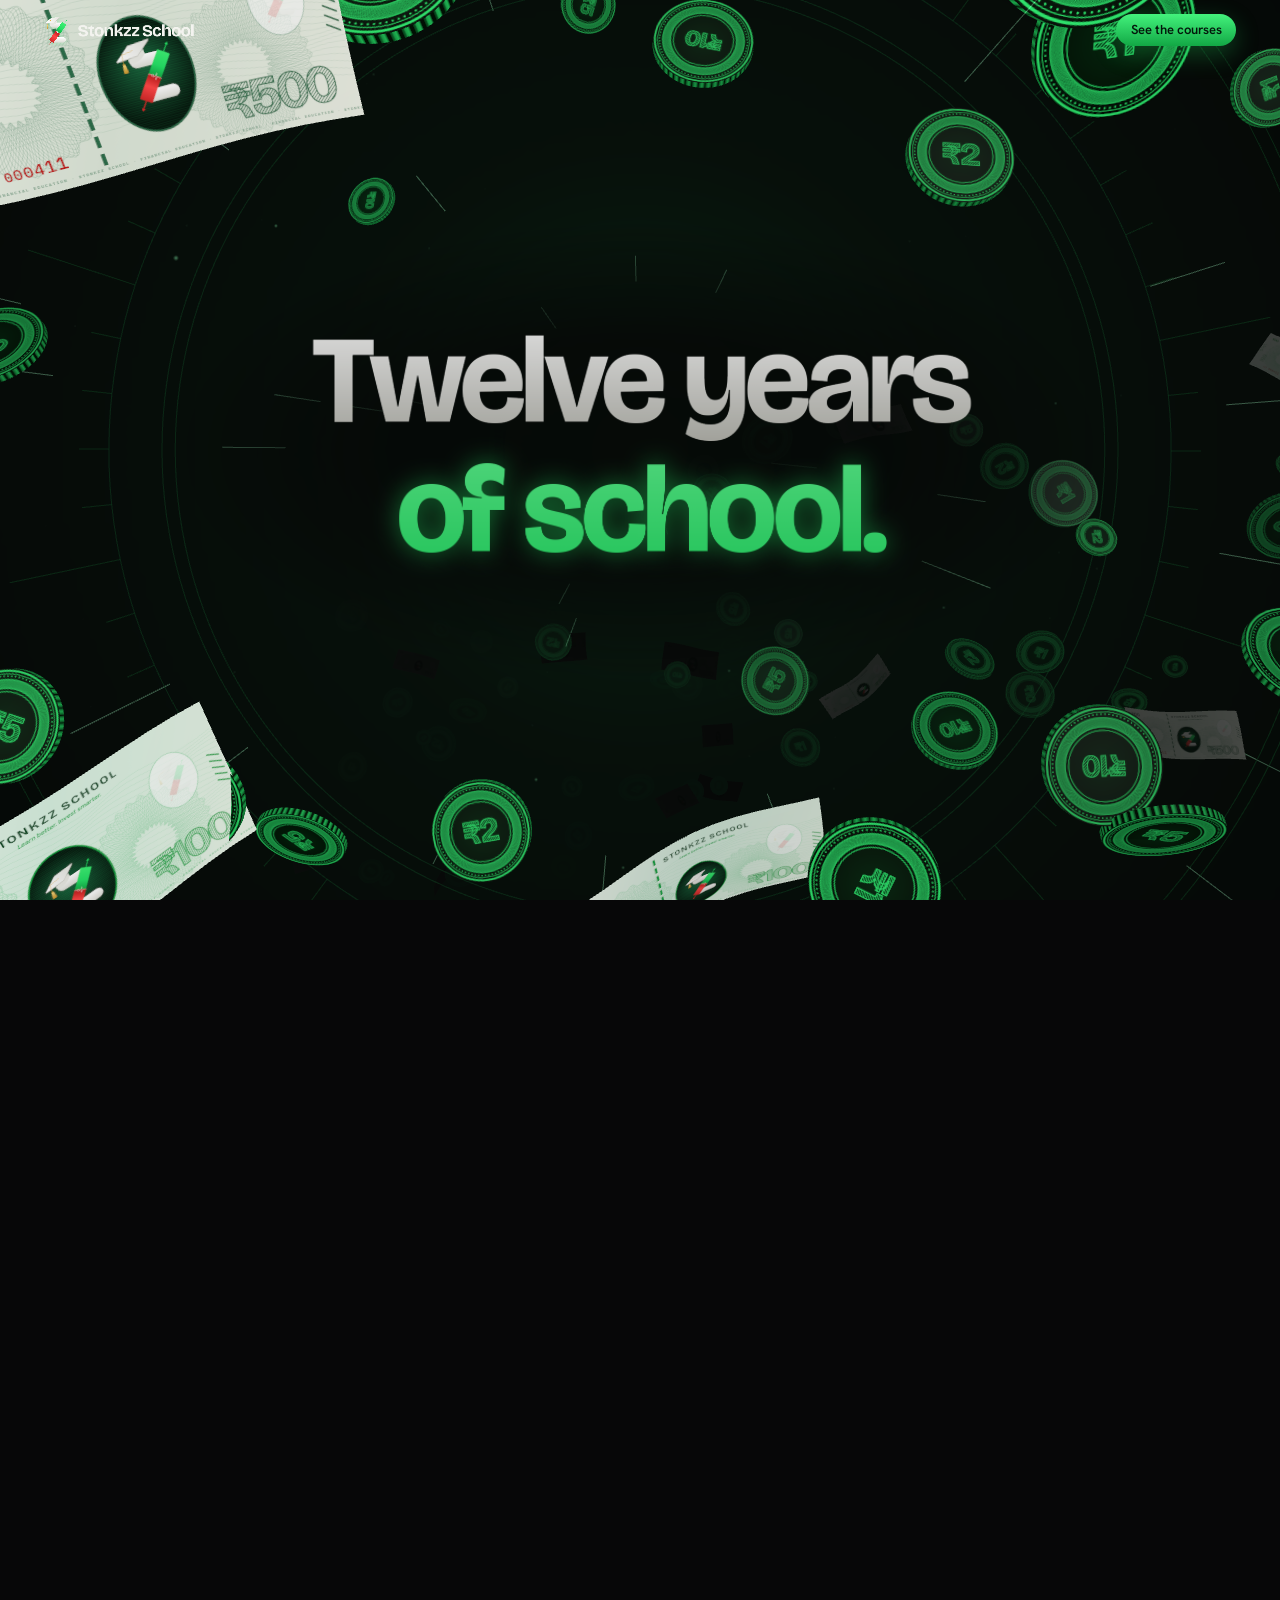
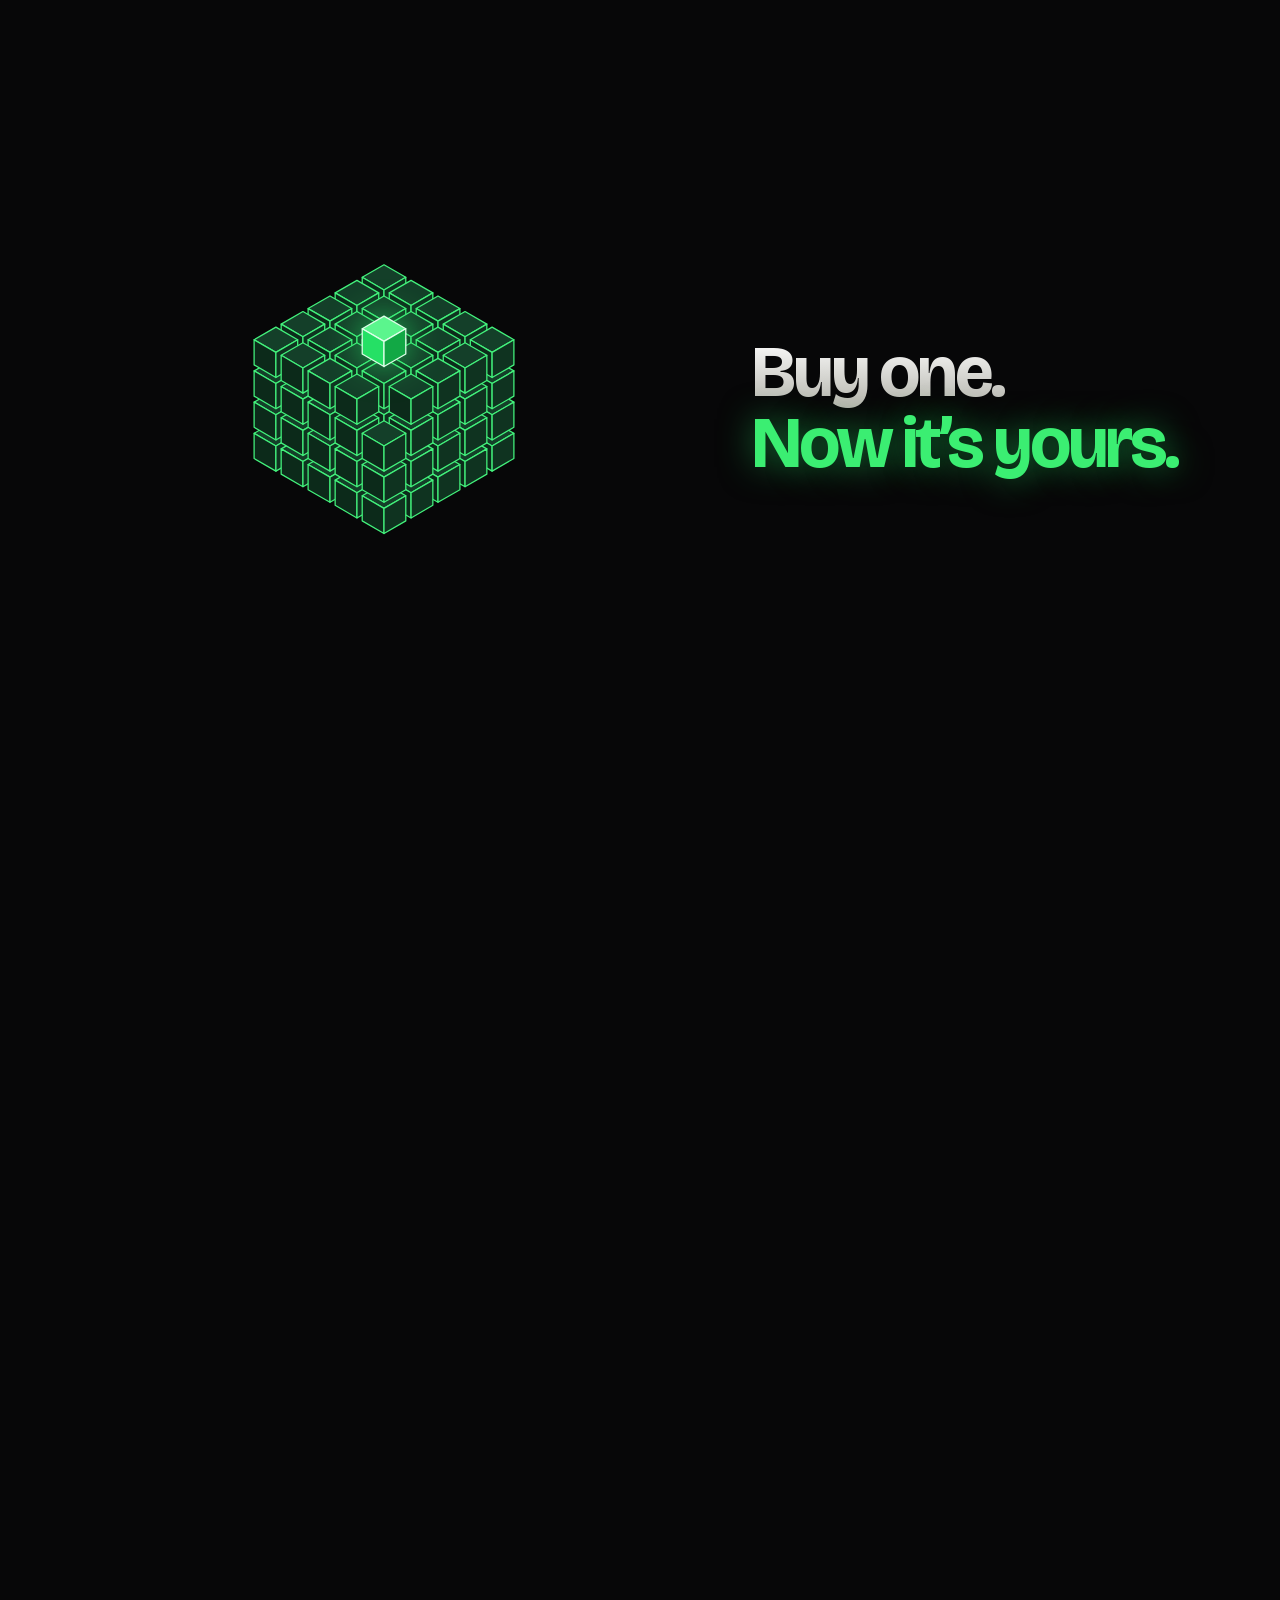
==== index.html @ 4b762246 "Add Stonkzz School main site (review build) Static site: 3D opening, ordinary-scroll middle, 3D clos" ====
<!doctype html>
<html lang="en">
<head>
<meta charset="utf-8">
<meta name="viewport" content="width=device-width,initial-scale=1,viewport-fit=cover">
<title>Stonkzz School</title>
<meta name="description" content="Stonkzz School teaches the subject school left out: money.">
<meta name="theme-color" content="#070708">
<link rel="icon" href="assets/logo.svg" type="image/svg+xml">
<link rel="preload" href="fonts/BricolageGrotesque-latin.woff2" as="font" type="font/woff2" crossorigin>
<link rel="stylesheet" href="css/journey.css">
</head>
<body class="loading">
<canvas id="world" aria-hidden="true"></canvas>

<a id="brand" href="#top" aria-label="Stonkzz School, back to the start">
  <svg id="mark" viewBox="60 55 550 690" aria-hidden="true"><defs>
    <linearGradient id="lgG" x1="523" y1="232" x2="377" y2="434" gradientUnits="userSpaceOnUse"><stop offset="0" stop-color="#3BEE72"/><stop offset=".55" stop-color="#25E065"/><stop offset="1" stop-color="#12A845"/></linearGradient>
    <linearGradient id="lgR" x1="377" y1="434" x2="231" y2="635" gradientUnits="userSpaceOnUse"><stop offset="0" stop-color="#C21B1B"/><stop offset=".45" stop-color="#FF4747"/><stop offset="1" stop-color="#D42A2A"/></linearGradient>
    <linearGradient id="lgW" x1="0" y1="0" x2="0" y2="1"><stop offset="0" stop-color="#FFFFFF"/><stop offset="1" stop-color="#DDDDD6"/></linearGradient>
    <linearGradient id="lgC" x1="82" y1="224" x2="432" y2="76" gradientUnits="userSpaceOnUse"><stop offset="0" stop-color="#FFFFFF"/><stop offset="1" stop-color="#E4E4DE"/></linearGradient>
    <linearGradient id="lgT" x1="0" y1="0" x2="0" y2="1"><stop offset="0" stop-color="#F6D57E"/><stop offset="1" stop-color="#C9962A"/></linearGradient>
  </defs>
  <path d="M257 205H480L440 320H257A57.5 57.5 0 0 1 257 205Z" fill="url(#lgW)"/>
  <path d="M360 545H505A60 60 0 0 1 505 665H276L300 600Z" fill="url(#lgW)"/>
  <g stroke-linejoin="round" stroke-width="14">
    <path d="M480 203L567 262L421 463.5L333.5 404Z" fill="url(#lgG)" stroke="url(#lgG)"/>
    <path d="M333.5 404L421 463.5L275 665L187 605Z" fill="url(#lgR)" stroke="url(#lgR)"/>
  </g>
  <path d="M326 399L344.5 411.5L356.5 407.6L352.1 426.4L371.1 412.7L362 438L377.3 433.8L403.4 410.5L374 467.8L404.5 442.6L406 453.3L428.5 468.6" fill="none" stroke="#fff" stroke-width="3.6" stroke-linejoin="round" stroke-linecap="round"/>
  <path d="M527 227.5L574 162.8" stroke="#25E065" stroke-width="7" stroke-linecap="round"/>
  <path d="M585 148L582.5 174L560.7 158.2Z" fill="#25E065" stroke="#25E065" stroke-width="3" stroke-linejoin="round"/>
  <path d="M227.5 640L176.5 710.5" stroke="#E0262B" stroke-width="7" stroke-linecap="round"/>
  <path d="M165 726L189.1 715.8L167.3 700Z" fill="#E0262B" stroke="#E0262B" stroke-width="3" stroke-linejoin="round"/>
  <path d="M190 226L197 266Q282 286 356 204L352 158Q300 198 244 214Z" fill="#E9E9E3"/>
  <path d="M82 232L226 106L432 84L287 214Z" fill="#C9C9C1"/>
  <path d="M82 224L226 98L432 76L287 206Z" fill="url(#lgC)"/>
  <path d="M256 150L150 168L142 256" fill="none" stroke="#E2B23E" stroke-width="4" stroke-linecap="round" stroke-linejoin="round"/>
  <circle cx="142" cy="260" r="9" fill="#E2B23E"/>
  <path d="M130 264H154L161 338Q139 350 118 340Z" fill="url(#lgT)"/>
</svg>
  <span id="word">Stonkzz School</span>
</a>
<p id="cue" class="mono" aria-hidden="true"><span>Scroll</span><i></i></p>
<p id="hint" class="mono" aria-hidden="true">Move it &middot; tap to turn it over</p>
<a id="nav" href="#school">See the courses</a>

<!-- the lines drawn inside the 3D scene, as text for screen readers and search -->
<div class="sr" id="top">
  <h1>Stonkzz School</h1>
  <p>Twelve years of school.</p>
  <p>Maths, Science, History, Commerce.</p>
  <p>One thing nobody taught us.</p>
  <p>How to manage money.</p>
  <p>That's what we want to change.</p>
</div>
<div id="track"></div>

<main id="flow">
  <section class="sec" id="price" aria-labelledby="h-price">
    <h2 class="big rv" id="h-price"><span>Not knowing</span><b class="red">has a price.</b></h2>
    <ul class="cndl">
      <li class="rv" style="--i:0"><i class="cd"></i><p>Salary in.<br>Salary out.</p></li>
      <li class="rv" style="--i:1"><i class="cd"></i><p>A policy an<br>uncle picked.</p></li>
      <li class="rv" style="--i:2"><i class="cd"></i><p>Minimum due,<br>every month.</p></li>
      <li class="rv" style="--i:3"><i class="cd"></i><p>A tip from a<br>WhatsApp group.</p></li>
    </ul>
  </section>

  <section class="sec" id="stock" aria-label="How a stock works">
    <div class="step rv"><h2 class="big"><span>A company is</span><b>100 pieces.</b></h2><div class="art" data-blocks="1"></div></div>
    <div class="step flip rv"><h2 class="big"><span>Buy one.</span><b>Now it&rsquo;s yours.</b></h2><div class="art" data-blocks="2"></div></div>
    <div class="step rv"><h2 class="big"><span>It grows or falls</span><b>with the company.</b></h2><div class="art" data-blocks="3"></div></div>
  </section>

  <section class="sec" id="race" aria-label="Try one lesson: The Race">
    <div class="card glass race rv">
    <p class="mono lab">Play &middot; Module 4</p>
    <h2>Try one lesson. <b>Right now.</b></h2>
    <p class="sub">Priya starts investing at 25. Karthik starts at 35. Same amount every month. Both stop at 60.</p>
    <div class="row"><label class="mono" for="amt">Monthly amount</label><output id="amtOut" for="amt">&#8377;5,000</output></div>
    <input type="range" id="amt" min="1000" max="25000" step="500" value="5000">
    <p class="mono q">Who ends with more?</p>
    <div class="who">
      <button type="button" data-who="priya" aria-pressed="false"><b>Priya</b><span>Starts at 25</span></button>
      <button type="button" data-who="karthik" aria-pressed="false"><b>Karthik</b><span>Starts at 35</span></button>
    </div>
    <button type="button" class="btn" id="raceGo">Start the race <i>&rarr;</i></button>
    <div class="lanes">
      <div class="lane"><span class="nm">Priya</span><span class="bar"><i id="bP"></i></span><b id="vP">&#8377;0</b><small id="iP">put in &#8377;0</small></div>
      <div class="lane"><span class="nm">Karthik</span><span class="bar"><i id="bK"></i></span><b id="vK">&#8377;0</b><small id="iK">put in &#8377;0</small></div>
      <p class="mono age">Age <b id="ageV">25</b></p>
    </div>
    <div class="res" id="raceRes" aria-live="polite">
      <img src="assets/m-compounder.webp" alt="The Compounder medal" width="52" height="52">
      <p><b id="resHead">Priya. Her first ten years did most of the work.</b><span>Starting early beats starting big. This game gives the Compounder medal inside the course.</span></p>
    </div>
    <p class="fine" id="raceFine">Example only. &#8377;5,000 a month at 12% a year. Not a promise of returns.</p>
  </div>
  </section>

  <section class="sec" id="school" aria-label="The school">
    <div class="card school rv">
    <h2><span>Not just a course.</span> <b>A school.</b></h2>
    <p class="sub">A lesson, then a game that checks you understood it. Then the next one.</p>
    <div class="courses">
      <article class="glass course"><p class="mono lab">Course 01</p><h3>Personal Finance Mastery</h3><p>13 modules. Budgeting, insurance, tax, investing, debt and the mindset that holds it together.</p><a class="btn" href="#" data-pending="The Personal Finance course page">Open the course <i>&rarr;</i></a></article>
      <article class="glass course"><p class="mono lab">Course 02</p><h3>A to Z of the Stock Market</h3><p>14 modules. How markets work, reading a business, reading a chart, managing risk.</p><a class="btn" href="#" data-pending="The Stock Market course page">Open the course <i>&rarr;</i></a></article>
    </div>
    <p class="mono facts"><span>2 courses</span><span>27 modules</span><span>29 games</span><span>A medal for each</span></p>
  </div>
  </section>
</main>
<div id="track2"></div>
<div class="sr">
  <p>Same salary. Same person. Different ending. Salary in, plan first. Insurance for cover, investing separate. Card paid in full. A rule written before the fall.</p>
</div>

<section class="panel" id="pEnd" aria-label="Where to start">
  <div class="card end">
    <h2><span>Start</span> <b>where you are.</b></h2>
    <div class="doors">
      <a class="glass door" href="#" data-pending="The Personal Finance course page"><span class="mono">01</span><b>Personal Finance Mastery</b><em>New to all of this. Start here.</em><i>&rarr;</i></a>
      <a class="glass door" href="#" data-pending="The Stock Market course page"><span class="mono">02</span><b>A to Z of the Stock Market</b><em>Ready to understand the market.</em><i>&rarr;</i></a>
      <a class="glass door" href="#" data-pending="The app"><span class="mono">03</span><b>The Stonkzz School app</b><em>Lessons and games on your phone.</em><i>&rarr;</i></a>
      <a class="glass door" href="#" data-pending="The report page"><span class="mono">04</span><b>The Stonkzz Daily</b><em>The pre-market report, every morning.</em><i>&rarr;</i></a>
    </div>
    <ul class="social">
      <li><a href="https://www.youtube.com/@stonkzz-bg" target="_blank" rel="noopener">YouTube</a></li>
      <li><a href="https://www.instagram.com/stonkzz._/" target="_blank" rel="noopener">Instagram</a></li>
      <li><a href="https://x.com/stonkz_daily" target="_blank" rel="noopener">X</a></li>
      <li><a href="#" data-pending="The LinkedIn page">LinkedIn</a></li>
    </ul>
    <p class="tag">Learn better. Invest smarter. <b>Build wealth with confidence.</b></p>
    <p class="disc">Educational content only. Nothing on this site is investment advice.</p>
    <p class="mono foot"><span>Contact: thestonkzz@gmail.com</span><span>&copy; 2026 Stonkzz School</span></p>
  </div>
</section>
<div id="toast" role="status" aria-live="polite"></div>
<noscript><p class="nojs">Stonkzz School. Twelve years of school, and one thing nobody taught us: how to manage money. That's what we want to change.</p></noscript>
<script type="module" src="js/world.js"></script>
</body>
</html>
---- css/journey.css ----
/* Stonkzz School: the journey. Tokens follow Design Language Ed 02. */
@font-face{font-family:"Bricolage Grotesque";font-weight:400 800;font-display:swap;src:url(../fonts/BricolageGrotesque-latin.woff2) format("woff2");unicode-range:U+0000-00FF,U+0131,U+0152-0153,U+02BB-02BC,U+02C6,U+02DA,U+02DC,U+2000-206F,U+20AC,U+2122,U+2191,U+2193,U+2212,U+2215,U+FEFF,U+FFFD}
@font-face{font-family:"Bricolage Grotesque";font-weight:400 800;font-display:swap;src:url(../fonts/BricolageGrotesque-latin-ext.woff2) format("woff2");unicode-range:U+0100-02BA,U+02BD-02C5,U+02C7-02CC,U+02CE-02D7,U+02DD-02FF,U+1E00-1E9F,U+1EF2-1EFF,U+2020,U+20A0-20AB,U+20AD-20C4,U+2113,U+2C60-2C7F,U+A720-A7FF}
@font-face{font-family:"Hanken Grotesk";font-weight:100 900;font-display:swap;src:url(../fonts/hanken-grotesk-latin-wght-normal.woff2) format("woff2")}
@font-face{font-family:"IBM Plex Mono";font-weight:500;font-display:swap;src:url(../fonts/ibm-plex-mono-latin-500-normal.woff2) format("woff2")}
:root{--night:#070708;--paper:#F3F3EF;--muted:#9C9C95;--g:#25E065;--px:clamp(18px,4vw,44px)}
*{box-sizing:border-box;margin:0;padding:0}
html{background:var(--night);-webkit-text-size-adjust:100%}
body{font-family:"Hanken Grotesk",system-ui,sans-serif;color:var(--paper);background:var(--night);-webkit-font-smoothing:antialiased;overflow-x:hidden}
#world{position:fixed;inset:0;width:100%;height:100%;display:block;z-index:0;opacity:0;transition:opacity 1.2s ease}
body.ready #world{opacity:1}
#track,#track2{position:relative;z-index:1;pointer-events:none}
.mono{font-family:"IBM Plex Mono",ui-monospace,monospace;font-weight:500;font-size:10px;letter-spacing:.24em;text-transform:uppercase}
.sr{position:absolute;width:1px;height:1px;overflow:hidden;clip:rect(0 0 0 0);white-space:nowrap}

/* the lockup: starts as the whole screen, docks top left as you scroll (positions set in js) */
#brand{position:fixed;left:0;top:0;z-index:5;display:block;width:0;height:0;color:var(--paper);text-decoration:none;opacity:0;transition:opacity .9s ease .15s}
body.ready #brand{opacity:1}
#mark,#word{position:absolute;left:0;top:0;transform-origin:0 0;will-change:transform}
#mark{width:199px;height:250px;overflow:visible;filter:drop-shadow(0 6px 18px rgba(37,224,101,.28))}
#word{font-family:"Bricolage Grotesque",sans-serif;font-weight:700;font-size:17px;line-height:1.2;letter-spacing:-.03em;white-space:nowrap}
#brand:focus-visible{outline:none}
#brand:focus-visible #word{text-decoration:underline;text-decoration-color:var(--g);text-underline-offset:4px}

#cue{position:fixed;left:50%;bottom:calc(26px + env(safe-area-inset-bottom));z-index:4;transform:translateX(-50%);display:flex;flex-direction:column;align-items:center;gap:10px;color:var(--muted);opacity:0;transition:opacity .6s}
body.ready #cue{opacity:var(--cue,1)}
#cue i{display:block;width:1px;height:34px;background:linear-gradient(var(--g),transparent);animation:cue 1.8s ease-in-out infinite;transform-origin:50% 0}
@keyframes cue{0%{transform:scaleY(0)}55%{transform:scaleY(1)}100%{transform:scaleY(1);opacity:0}}
#hint{position:fixed;z-index:4;left:50%;bottom:calc(30px + env(safe-area-inset-bottom));transform:translateX(-50%);white-space:nowrap;opacity:0;transition:opacity .5s;pointer-events:none;color:var(--g)}
#hint.on{opacity:1}

/* top-right shortcut */
#nav{position:fixed;z-index:6;right:var(--px);top:14px;font:600 13px/1 "Hanken Grotesk",sans-serif;color:#03170B;background:linear-gradient(180deg,#43F27C,#12A845);padding:.72em 1.1em;border-radius:999px;text-decoration:none;box-shadow:0 8px 24px rgba(37,224,101,.28);opacity:0;pointer-events:none;transform:translateY(-8px);transition:opacity .4s,transform .4s}
#nav.on{opacity:1;pointer-events:auto;transform:none}
#nav:focus-visible,.btn:focus-visible,.door:focus-visible,.who button:focus-visible,.social a:focus-visible{outline:2px solid #fff;outline-offset:3px}

/* panels: plain page laid over the world, for the parts you use rather than watch */
.panel{position:fixed;inset:0;z-index:3;display:grid;place-items:center;padding:64px var(--px) calc(20px + env(safe-area-inset-bottom));opacity:0;visibility:hidden;pointer-events:none;will-change:transform,opacity}
.panel.on .card{pointer-events:auto}
.card{width:100%;max-width:600px}
.panel .card{pointer-events:none}
.glass{background:rgba(9,14,11,.74);border:1px solid rgba(255,255,255,.11);border-radius:18px;-webkit-backdrop-filter:blur(20px);backdrop-filter:blur(20px);box-shadow:0 30px 80px rgba(0,0,0,.45)}
.panel h2,.card h2{font:700 clamp(1.75rem,4.6vw,3.3rem)/1.05 "Bricolage Grotesque",sans-serif;letter-spacing:-.04em;color:#E9E9E2;text-wrap:balance}
.panel h2 b,.card h2 b{color:var(--g);text-shadow:0 0 26px rgba(37,224,101,.4);font-weight:700}
.panel .sub,.card .sub{color:#B7B7AF;font-size:.98rem;line-height:1.5;margin-top:10px;max-width:52ch}
.lab{color:var(--g);margin-bottom:10px}
.btn{display:inline-flex;align-items:center;justify-content:center;gap:.5em;font:600 .95rem/1 "Hanken Grotesk",sans-serif;color:#03170B;background:linear-gradient(180deg,#43F27C,#12A845);border:0;border-radius:999px;padding:.95em 1.4em;min-height:46px;cursor:pointer;text-decoration:none;box-shadow:0 10px 28px rgba(37,224,101,.3);transition:transform .2s,filter .2s}
.btn i{font-style:normal}
.btn:hover{filter:brightness(1.1)}.btn:active{transform:scale(.97)}.btn:disabled{opacity:.55;cursor:default}

/* the race */
.race{padding:clamp(18px,3vw,28px)}
.race h2{font-size:clamp(1.6rem,3.4vw,2.3rem)}
.race .row{display:flex;justify-content:space-between;align-items:baseline;margin-top:16px;color:var(--muted)}
.race output{font:700 1.25rem "Bricolage Grotesque",sans-serif;color:var(--paper);letter-spacing:-.02em}
.race input[type=range]{width:100%;margin:8px 0 2px;accent-color:#25E065;height:28px}
.race .q{color:var(--muted);margin-top:10px}
.who{display:grid;grid-template-columns:1fr 1fr;gap:8px;margin:8px 0 12px}
.who button{font:inherit;color:var(--paper);background:rgba(255,255,255,.045);border:1px solid rgba(255,255,255,.14);border-radius:12px;padding:9px 12px;text-align:left;cursor:pointer;display:flex;flex-direction:column;gap:1px;min-height:46px;transition:border-color .2s,background .2s}
.who button b{font:700 1rem "Bricolage Grotesque",sans-serif;letter-spacing:-.02em}
.who button span{font-size:.78rem;color:var(--muted)}
.who button[aria-pressed=true]{border-color:var(--g);background:rgba(37,224,101,.12)}
.race .btn{width:100%}
.lanes{margin-top:14px;display:grid;gap:8px}
.lane{display:grid;grid-template-columns:62px 1fr auto;grid-template-areas:"nm bar val" "nm bar put";column-gap:10px;align-items:center}
.lane .nm{grid-area:nm;font:700 .95rem "Bricolage Grotesque",sans-serif}
.lane .bar{grid-area:bar;height:12px;border-radius:99px;background:rgba(255,255,255,.07);overflow:hidden}
.lane .bar i{display:block;height:100%;border-radius:99px;background:linear-gradient(90deg,#12A845,#43F27C);transform:scaleX(0);transform-origin:0 50%}
.lane b{grid-area:val;font:700 .98rem "Bricolage Grotesque",sans-serif;text-align:right;font-variant-numeric:tabular-nums;min-width:8.2em}
.lane small{grid-area:put;font-size:.72rem;color:var(--muted);text-align:right;font-variant-numeric:tabular-nums}
.age{color:var(--muted);text-align:right}.age b{color:var(--paper)}
.res{display:none;grid-template-columns:52px 1fr;gap:12px;align-items:center;margin-top:12px;padding:10px 12px;border-radius:12px;background:rgba(37,224,101,.09);border:1px solid rgba(37,224,101,.3)}
.res.on{display:grid}
.res img{border-radius:50%;display:block}
.res p{font-size:.84rem;line-height:1.4;color:#C9C9C1}
.res b{display:block;color:var(--paper);font:700 .98rem/1.25 "Bricolage Grotesque",sans-serif;letter-spacing:-.01em;margin-bottom:2px}
.fine{font-size:.74rem;color:#8a8a84;margin-top:10px}

/* the school */
.school{max-width:1040px}
.courses{display:grid;grid-template-columns:1fr 1fr;gap:14px;margin-top:20px}
.course{padding:clamp(16px,2.4vw,24px);display:flex;flex-direction:column;align-items:flex-start;gap:8px}
.course h3{font:700 clamp(1.3rem,2.7vw,2rem)/1.08 "Bricolage Grotesque",sans-serif;letter-spacing:-.03em}
.course p:not(.lab){color:#B7B7AF;font-size:.92rem;line-height:1.45;flex:1}
.course .lab{margin:0}
.facts{display:flex;flex-wrap:wrap;gap:6px 18px;margin-top:16px;color:var(--muted)}
.facts span::before{content:"";display:inline-block;width:5px;height:5px;border-radius:50%;background:var(--g);margin-right:8px;vertical-align:middle}

/* the end */
.end{max-width:1000px}
.doors{display:grid;grid-template-columns:1fr 1fr;gap:10px;margin-top:18px}
.door{position:relative;display:grid;grid-template-columns:auto 1fr auto;grid-template-areas:"n t a" "n s a";column-gap:14px;align-items:center;padding:clamp(12px,1.6vw,20px) clamp(14px,1.8vw,22px);color:var(--paper);text-decoration:none;transition:border-color .2s,transform .2s}
.door:hover{border-color:rgba(37,224,101,.6);transform:translateY(-2px)}
.door .mono{grid-area:n;color:var(--g)}
.door b{grid-area:t;font:700 clamp(1.02rem,1.6vw,1.25rem)/1.15 "Bricolage Grotesque",sans-serif;letter-spacing:-.02em}
.door em{grid-area:s;font-style:normal;font-size:.82rem;color:#B7B7AF}
.door i{grid-area:a;font-style:normal;color:var(--g);font-size:1.1rem}
.social{list-style:none;display:flex;flex-wrap:wrap;gap:8px 22px;margin-top:18px}
.social a{color:var(--paper);font:700 1rem "Bricolage Grotesque",sans-serif;letter-spacing:-.02em;text-decoration:none;border-bottom:1px solid rgba(255,255,255,.25);padding-bottom:2px}
.social a:hover{border-color:var(--g);color:var(--g)}
.tag{margin-top:18px;font:700 clamp(1.05rem,2.2vw,1.4rem)/1.2 "Bricolage Grotesque",sans-serif;letter-spacing:-.03em;color:#E9E9E2}
.tag b{color:var(--g)}
.disc{margin-top:10px;font-size:.84rem;color:#B7B7AF}
.foot{display:flex;flex-wrap:wrap;gap:4px 18px;margin-top:10px;color:#6C6C66;letter-spacing:.14em}

#toast{position:fixed;left:50%;bottom:calc(22px + env(safe-area-inset-bottom));z-index:9;transform:translate(-50%,16px);opacity:0;pointer-events:none;transition:all .35s;padding:.8em 1.2em;border-radius:12px;background:rgba(12,16,13,.95);border:1px solid rgba(255,255,255,.14);font-size:.9rem;width:max-content;max-width:calc(100vw - 32px);text-align:center}
#toast.on{opacity:1;transform:translate(-50%,0)}

@media (max-width:720px){
  .panel{padding-top:58px;align-items:center}
  .courses,.doors{grid-template-columns:1fr}
  .panel .sub{font-size:.9rem}
  .race{padding:16px}
  .race .sub{margin-top:6px}
  .course{padding:14px 16px;gap:6px}
  .course p:not(.lab){font-size:.86rem}
  .door{padding:11px 14px}
  .door em{font-size:.78rem}
  .social{margin-top:14px}.tag{margin-top:14px}
  #nav{font-size:12px;padding:.66em .95em;top:15px}
}
@media (max-height:700px){.race .sub{display:none}.lanes{margin-top:10px}.race.done .who,.race.done .q{display:none}.res{grid-template-columns:1fr}.res img{display:none}}
body.loading{overflow:hidden}
body.no3d .sr{position:static;width:auto;height:auto;clip:auto;white-space:normal;display:grid;place-content:center;gap:14px;min-height:100vh;padding:var(--px);text-align:center;font-family:"Bricolage Grotesque",sans-serif;font-weight:700;font-size:clamp(1.4rem,5vw,2.6rem);letter-spacing:-.03em}
body.no3d #track,body.no3d #track2,body.no3d #cue{display:none}
.nojs{padding:40vh var(--px);text-align:center}
@media (prefers-reduced-motion:reduce){#cue i{animation:none}}

/* ------------------------------------------------------------ the ordinary-page part, over the particle field */
#flow{position:relative;z-index:2}
.sec{min-height:100vh;min-height:100svh;display:grid;align-content:center;justify-items:center;gap:clamp(30px,6vh,64px);padding:clamp(84px,13vh,150px) var(--px)}
.big{font:700 clamp(2.5rem,7.6vw,6.2rem)/.98 "Bricolage Grotesque",sans-serif;letter-spacing:-.045em;text-align:center;text-wrap:balance}
.big span{display:block;background:linear-gradient(180deg,#fff,#B4B4AC);-webkit-background-clip:text;background-clip:text;color:transparent}
.big b{display:block;font-weight:700;color:#3BEE72;text-shadow:0 0 34px rgba(37,224,101,.5)}
.big b.red{color:#FF5A5A;text-shadow:0 0 34px rgba(255,71,71,.55)}
.rv{opacity:0;transform:translateY(46px);transition:opacity .7s ease,transform .9s cubic-bezier(.2,.8,.2,1)}
.rv.in{opacity:1;transform:none}

.cndl{list-style:none;display:grid;grid-template-columns:repeat(4,1fr);gap:clamp(14px,4vw,60px);width:100%;max-width:1080px}
.cndl li{text-align:center;transition-delay:0s}
.cndl li.in{transition-delay:calc(var(--i)*.13s)}
.cd{position:relative;display:block;margin:0 auto clamp(26px,4vh,40px);width:clamp(34px,4.2vw,58px);height:clamp(110px,19vh,180px);border-radius:8px;background:linear-gradient(180deg,#FF7A7A,#C21B1B);box-shadow:0 0 44px rgba(255,71,71,.45);transform:scaleY(0);transform-origin:50% 100%;transition:transform .8s cubic-bezier(.2,.9,.2,1)}
.cd::before{content:"";position:absolute;left:50%;top:-16%;bottom:-16%;width:3px;margin-left:-1.5px;border-radius:2px;background:#FF4747;z-index:-1}
.cndl li.in .cd{transform:none;transition-delay:calc(var(--i)*.13s + .1s)}
.cndl p{font:700 clamp(.98rem,1.75vw,1.4rem)/1.2 "Bricolage Grotesque",sans-serif;letter-spacing:-.025em;color:#E4E4DC}

#stock{gap:clamp(40px,9vh,110px)}
.step{display:grid;grid-template-columns:1.15fr .85fr;align-items:center;gap:clamp(20px,5vw,72px);width:100%;max-width:1120px}
.step.flip .big{order:2}
.step .big{text-align:left;font-size:clamp(2.2rem,5.6vw,4.6rem)}
.step .art{display:grid;place-items:center}
.step svg{width:min(100%,400px);height:auto;overflow:visible}
.mine{filter:drop-shadow(0 0 16px rgba(37,224,101,.75));animation:lift 3.4s ease-in-out infinite}
@keyframes lift{0%,100%{transform:translateY(0)}50%{transform:translateY(-9px)}}
.ud path:first-child{animation:blinkA 2.8s ease-in-out infinite}.ud path:last-child{animation:blinkA 2.8s ease-in-out -1.4s infinite}
@keyframes blinkA{0%,100%{opacity:.25}50%{opacity:1}}

#race .card{max-width:620px}
#school .card{max-width:1040px}
@media (max-width:720px){
  .cndl{grid-template-columns:1fr 1fr;row-gap:44px;max-width:420px}
  .step,.step.flip{grid-template-columns:1fr;gap:10px}
  .step.flip .big{order:0}
  .step .big{text-align:center}
  .step svg{width:min(78%,300px)}
  .sec{padding-top:84px;padding-bottom:84px}
}
@media (prefers-reduced-motion:reduce){.mine,.ud path{animation:none}.rv{transition:opacity .4s;transform:none}}
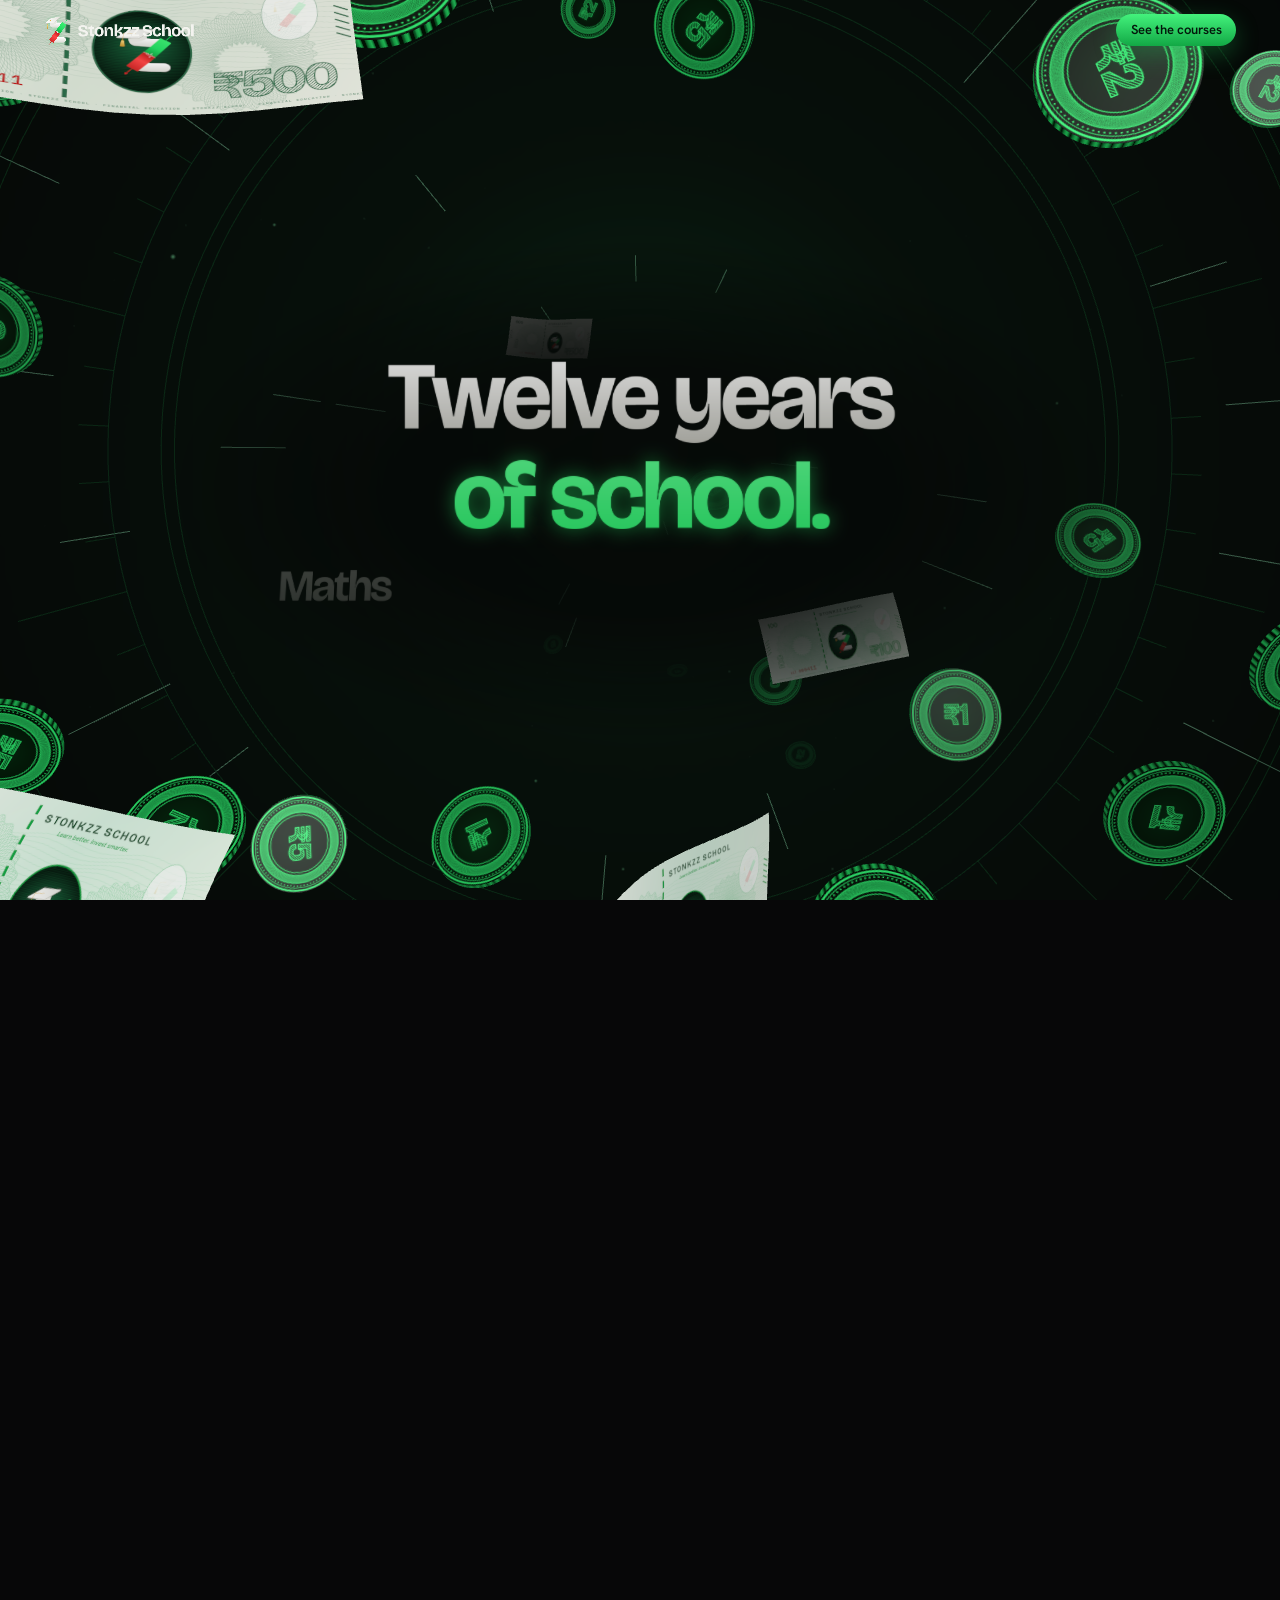
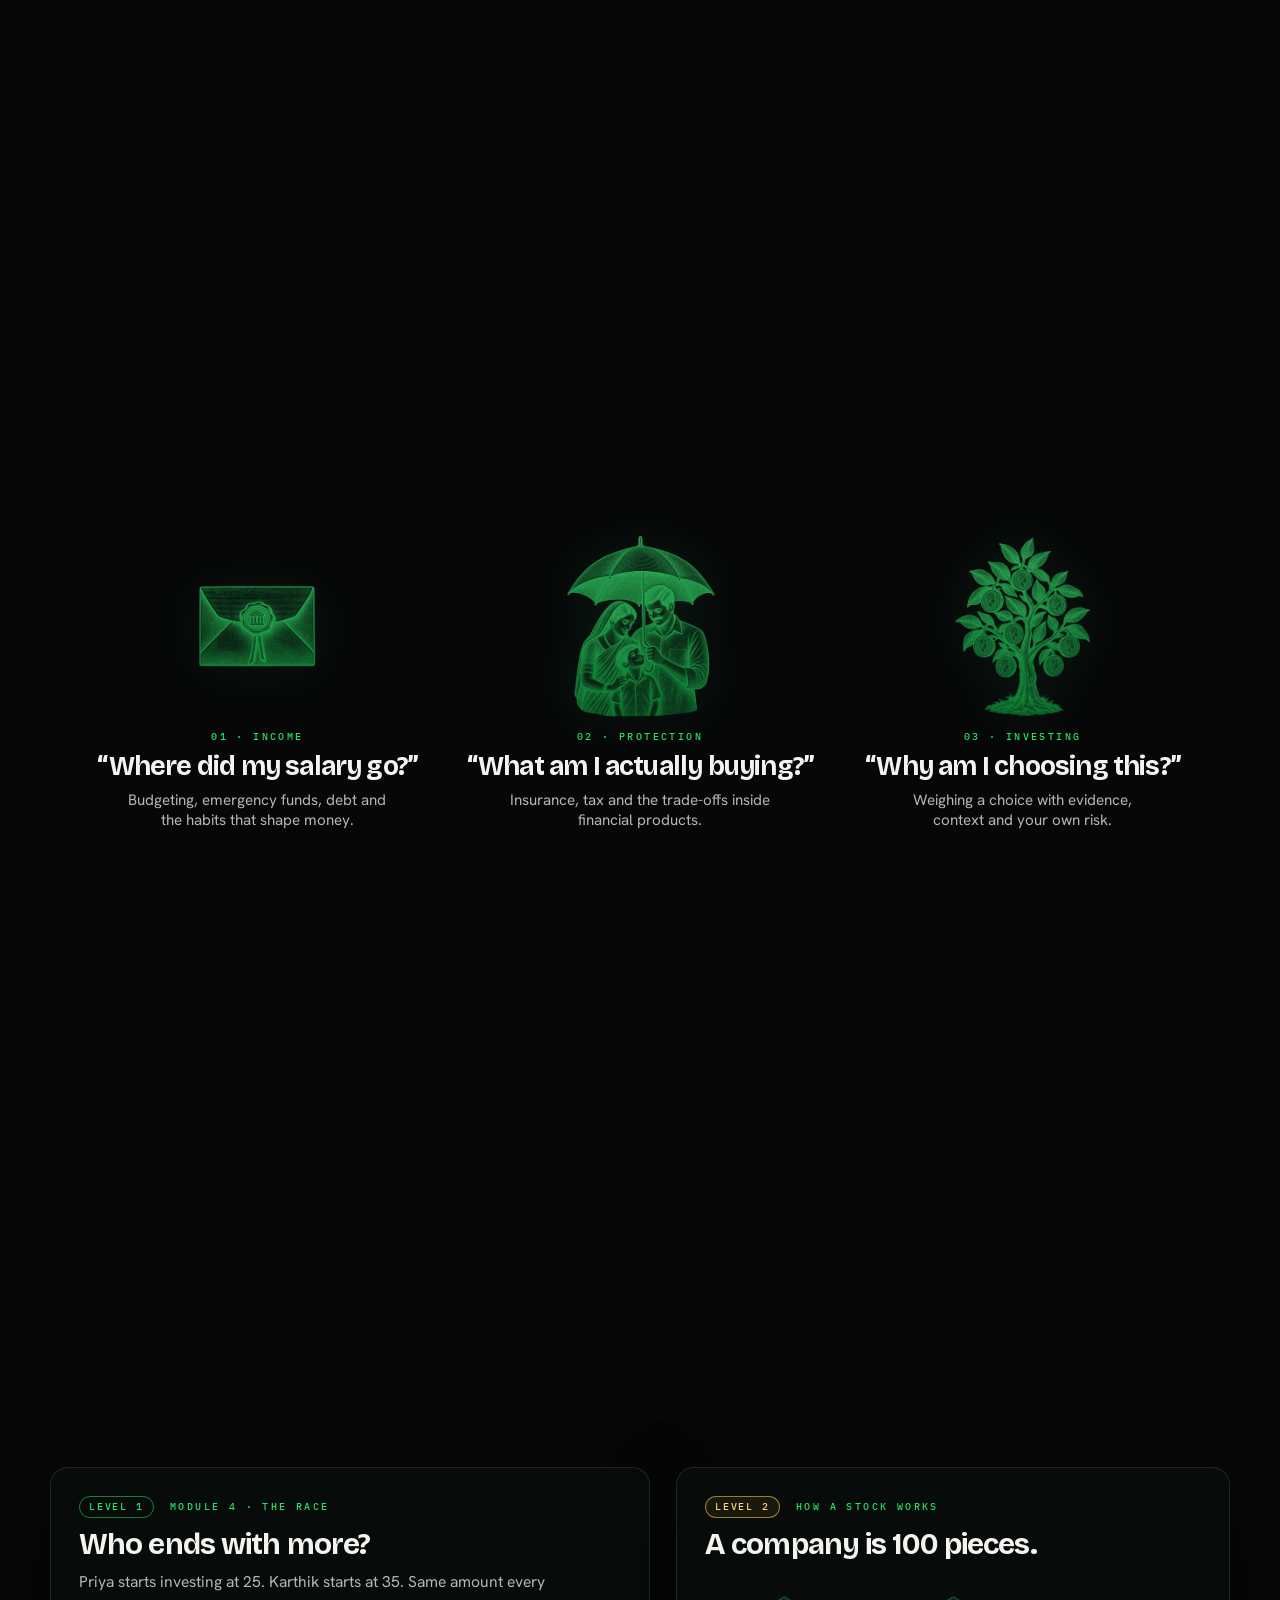
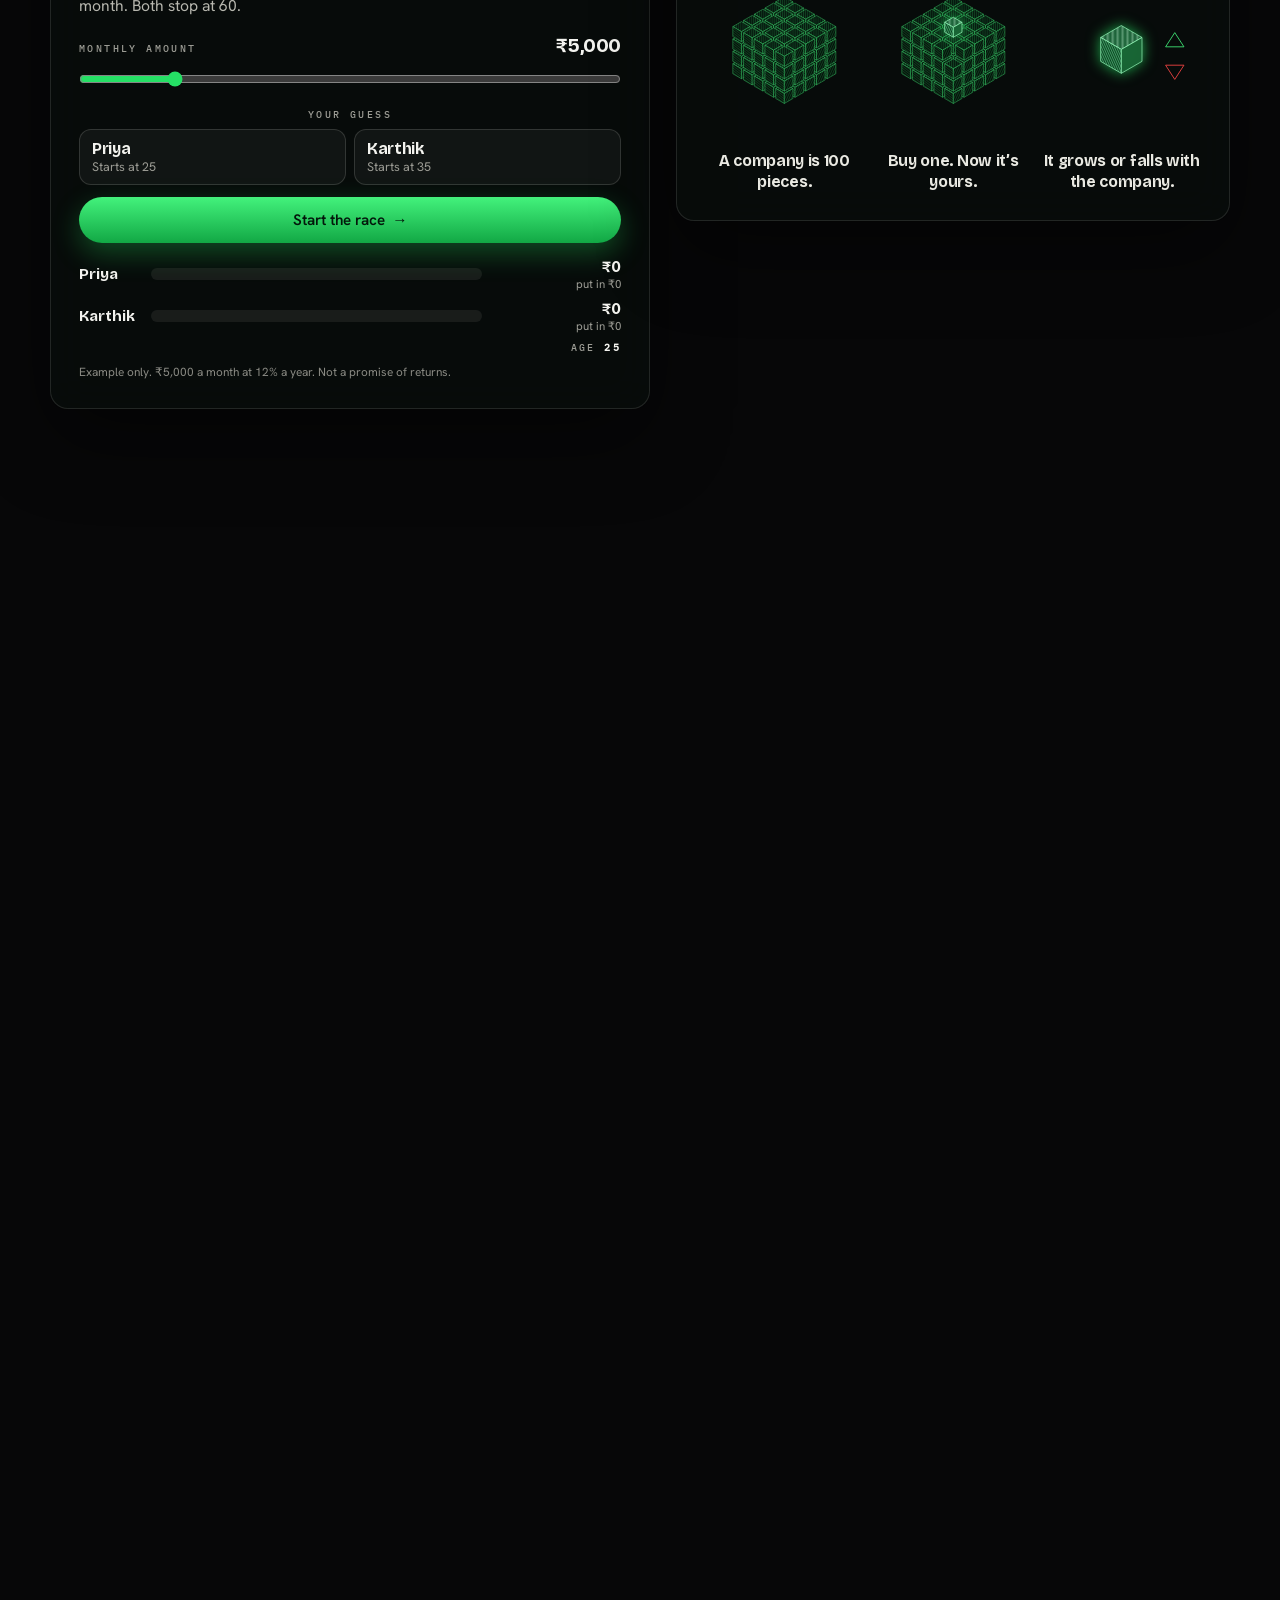
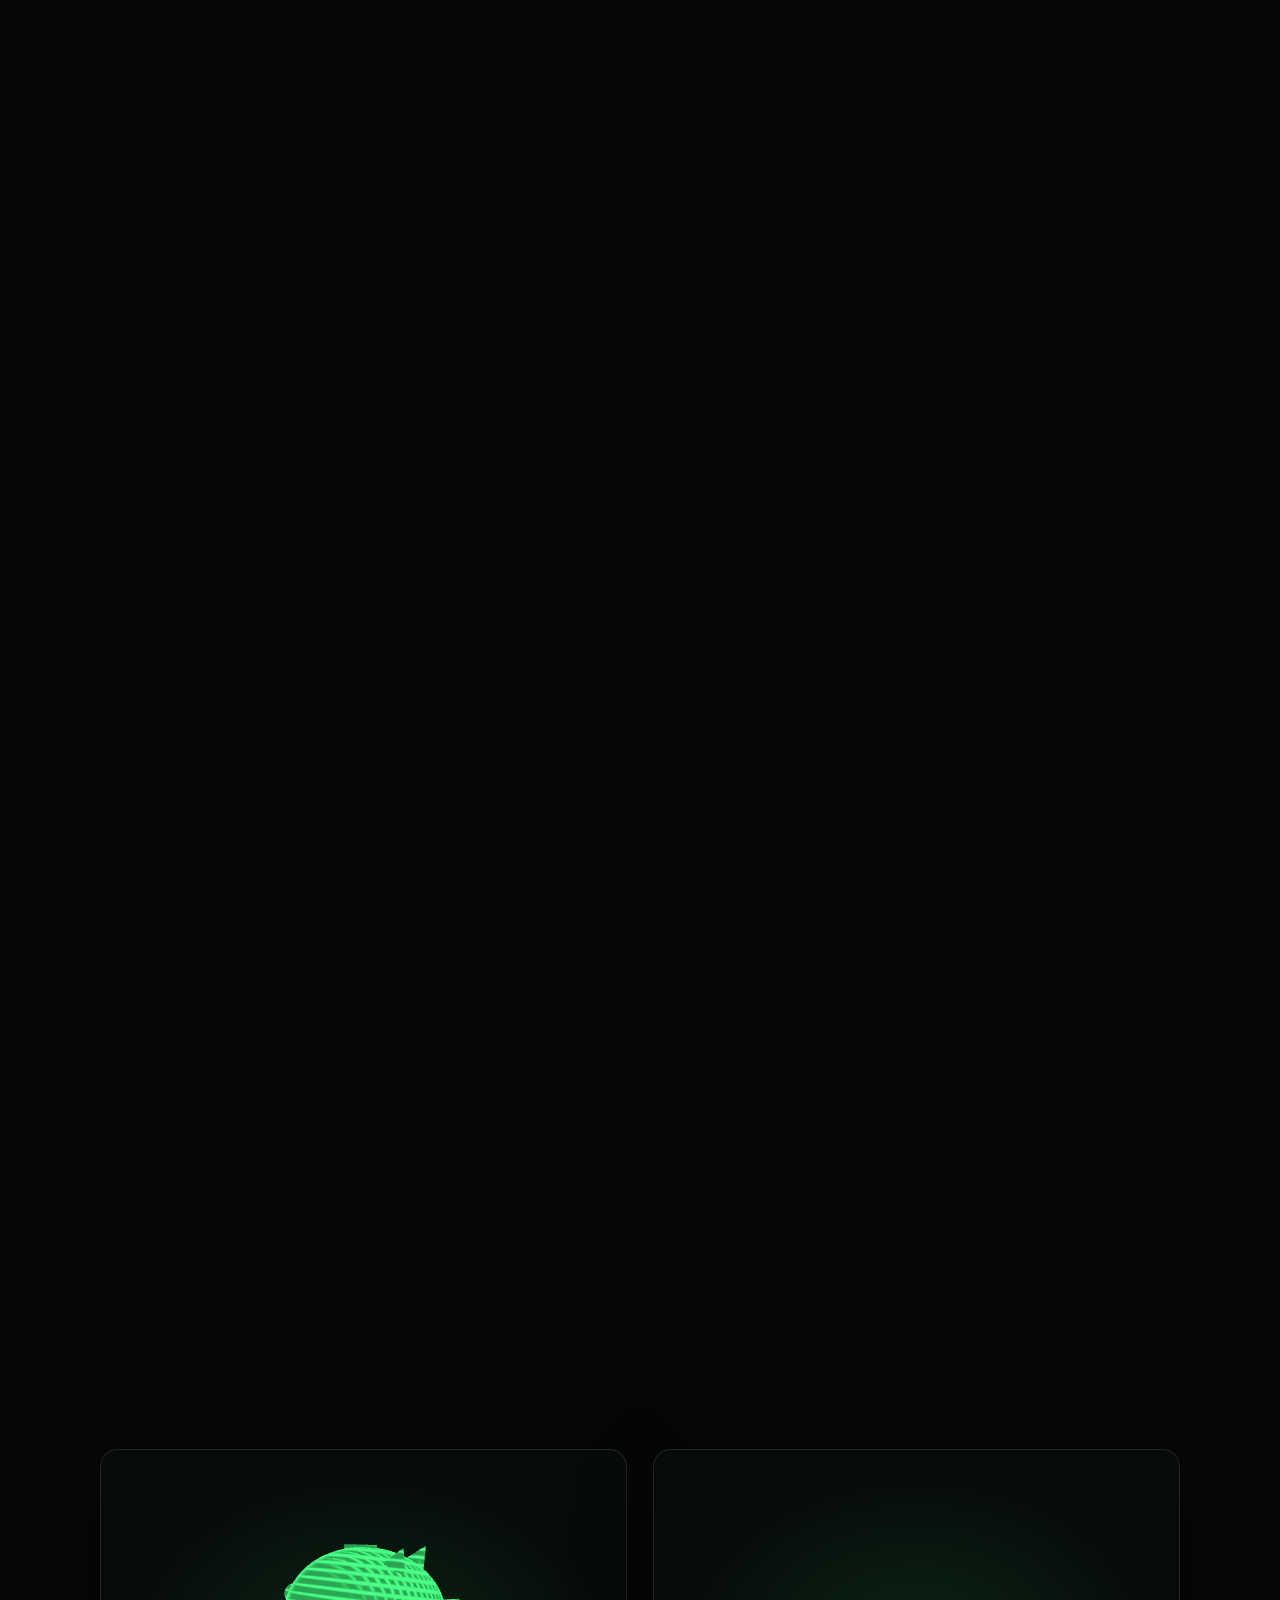
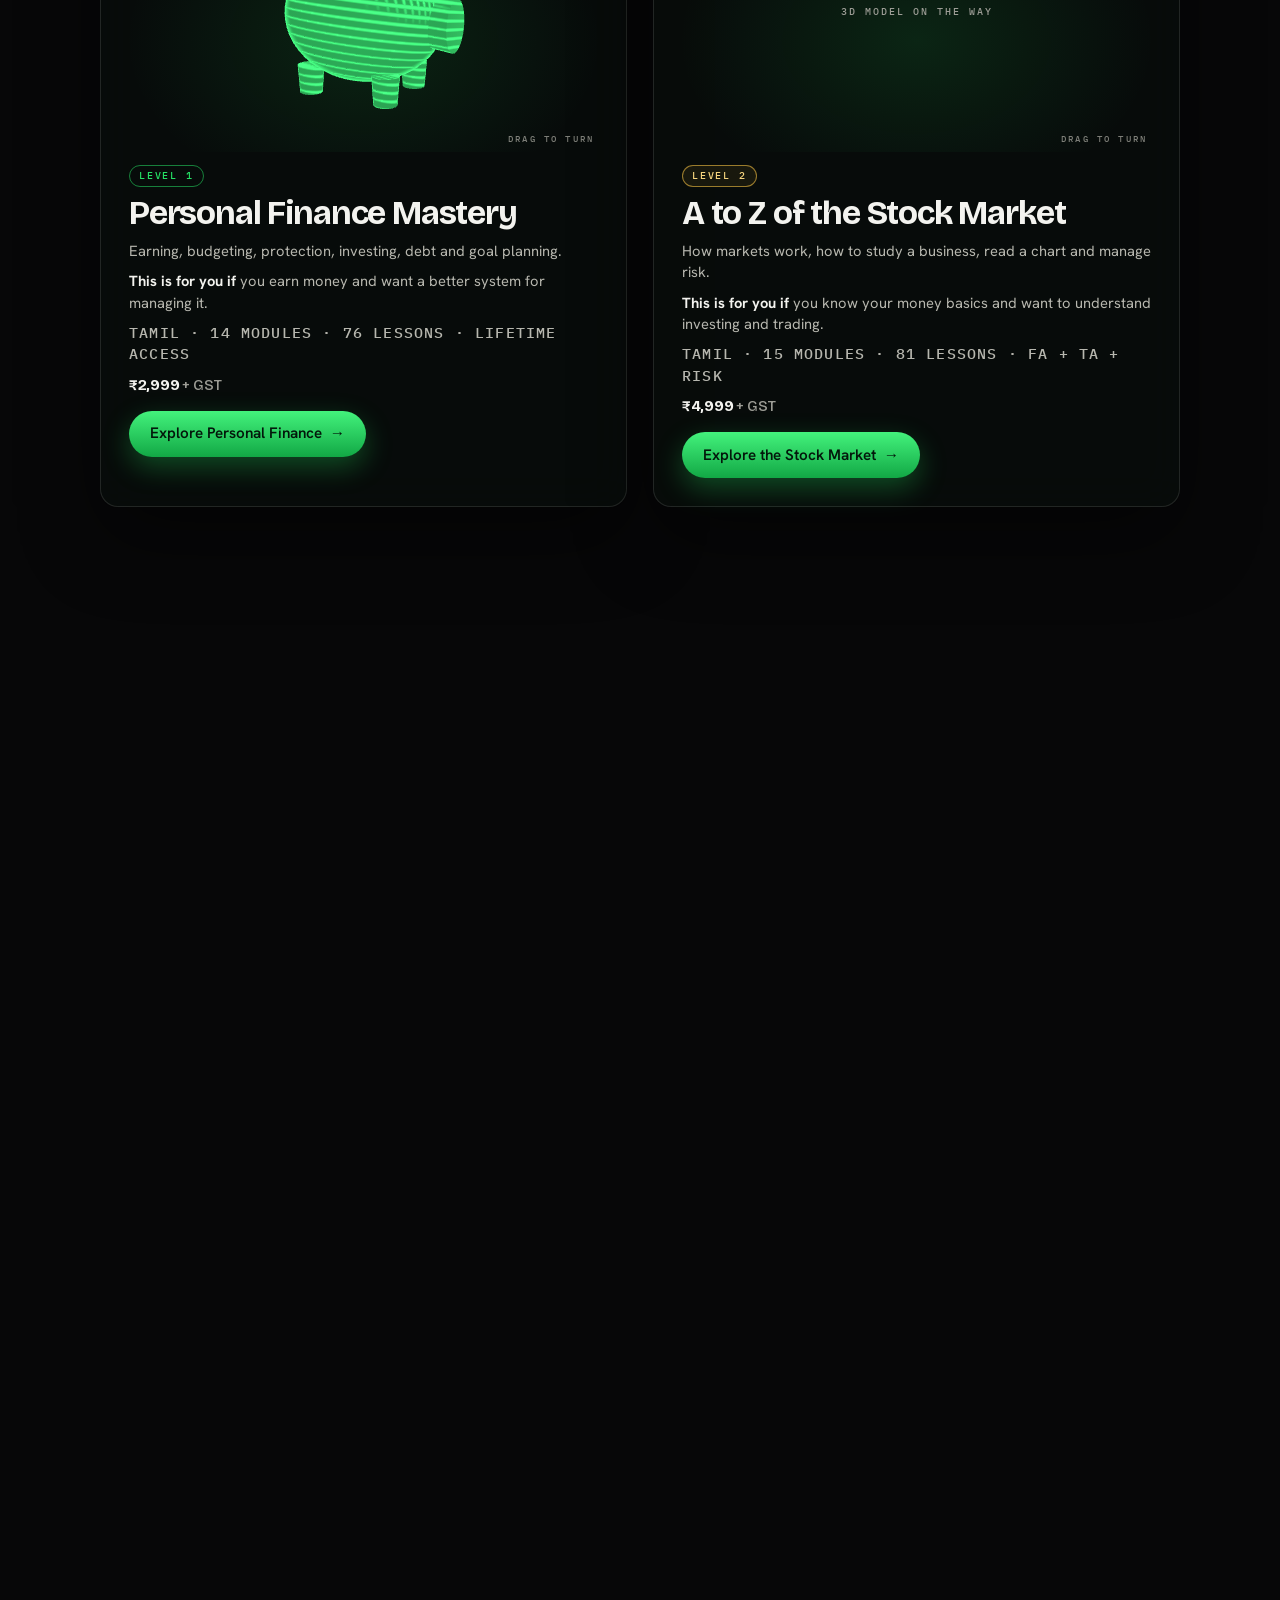
==== commit eca2822b: "Rebuild homepage on the new content flow - Opening cut to three moves: Twelve years of school (subje" ====
--- a/index.html
+++ b/index.html
@@ -3,8 +3,8 @@
 <head>
 <meta charset="utf-8">
 <meta name="viewport" content="width=device-width,initial-scale=1,viewport-fit=cover">
-<title>Stonkzz School</title>
-<meta name="description" content="Stonkzz School teaches the subject school left out: money.">
+<title>Stonkzz School · The money lessons we should all have learned</title>
+<meta name="description" content="The money lessons we should all have learned. Stonkzz School teaches personal finance and the stock market in simple Tamil, from your first salary to the stock market.">
 <meta name="theme-color" content="#070708">
 <link rel="icon" href="assets/logo.svg" type="image/svg+xml">
 <link rel="preload" href="fonts/BricolageGrotesque-latin.woff2" as="font" type="font/woff2" crossorigin>
@@ -43,44 +43,50 @@
 </a>
 <p id="cue" class="mono" aria-hidden="true"><span>Scroll</span><i></i></p>
 <p id="hint" class="mono" aria-hidden="true">Move it &middot; tap to turn it over</p>
-<a id="nav" href="#school">See the courses</a>
+<a id="nav" href="#courses">See the courses</a>
 
 <!-- the lines drawn inside the 3D scene, as text for screen readers and search -->
 <div class="sr" id="top">
   <h1>Stonkzz School</h1>
-  <p>Twelve years of school.</p>
-  <p>Maths, Science, History, Commerce.</p>
-  <p>One thing nobody taught us.</p>
-  <p>How to manage money.</p>
+  <p>Twelve years of school. Maths, Science, History, Commerce.</p>
+  <p>Nobody taught us how to manage money.</p>
   <p>That's what we want to change.</p>
 </div>
+
+<!-- move 3: what sits under "That's what we want to change." -->
+<section class="panel hero" id="hero" aria-label="Stonkzz School">
+  <div class="card">
+    <p class="sub">Money lessons in simple Tamil, from your first salary to the stock market.</p>
+    <div class="btns"><a class="btn" href="#" data-pending="The Personal Finance course page">Personal Finance <i>&rarr;</i></a><a class="btn ghost" href="#" data-pending="The Stock Market course page">Stock Market <i>&rarr;</i></a></div>
+    <p class="mono strip"><span>Level 1 and Level 2</span><span>Lessons in Tamil</span><span>No tips, no shortcuts</span></p>
+  </div>
+</section>
 <div id="track"></div>
 
 <main id="flow">
-  <section class="sec" id="price" aria-labelledby="h-price">
-    <h2 class="big rv" id="h-price"><span>Not knowing</span><b class="red">has a price.</b></h2>
-    <ul class="cndl">
-      <li class="rv" style="--i:0"><i class="cd"></i><p>Salary in.<br>Salary out.</p></li>
-      <li class="rv" style="--i:1"><i class="cd"></i><p>A policy an<br>uncle picked.</p></li>
-      <li class="rv" style="--i:2"><i class="cd"></i><p>Minimum due,<br>every month.</p></li>
-      <li class="rv" style="--i:3"><i class="cd"></i><p>A tip from a<br>WhatsApp group.</p></li>
-    </ul>
-  </section>
-
-  <section class="sec" id="stock" aria-label="How a stock works">
-    <div class="step rv"><h2 class="big"><span>A company is</span><b>100 pieces.</b></h2><div class="art" data-blocks="1"></div></div>
-    <div class="step flip rv"><h2 class="big"><span>Buy one.</span><b>Now it&rsquo;s yours.</b></h2><div class="art" data-blocks="2"></div></div>
-    <div class="step rv"><h2 class="big"><span>It grows or falls</span><b>with the company.</b></h2><div class="art" data-blocks="3"></div></div>
-  </section>
-
-  <section class="sec" id="race" aria-label="Try one lesson: The Race">
-    <div class="card glass race rv">
-    <p class="mono lab">Play &middot; Module 4</p>
-    <h2>Try one lesson. <b>Right now.</b></h2>
+  <!-- 1 · recognition -->
+  <section class="sec" id="recog" aria-labelledby="h-recog">
+    <h2 class="big rv" id="h-recog"><span>Financial education</span><b>should not begin with a mistake.</b></h2>
+    <div class="qs">
+      <article class="q rv" style="--i:0"><img src="assets/i-envelope.webp" alt="" width="220" height="220" loading="lazy"><p class="mono">01 &middot; Income</p><h3>&ldquo;Where did my salary go?&rdquo;</h3><p>Budgeting, emergency funds, debt and the habits that shape money.</p></article>
+      <article class="q rv" style="--i:1"><img src="assets/i-umbrella.webp" alt="" width="220" height="220" loading="lazy"><p class="mono">02 &middot; Protection</p><h3>&ldquo;What am I actually buying?&rdquo;</h3><p>Insurance, tax and the trade-offs inside financial products.</p></article>
+      <article class="q rv" style="--i:2"><img src="assets/i-coin-tree.webp" alt="" width="220" height="220" loading="lazy"><p class="mono">03 &middot; Investing</p><h3>&ldquo;Why am I choosing this?&rdquo;</h3><p>Weighing a choice with evidence, context and your own risk.</p></article>
+    </div>
+    <p class="aside rv">There&rsquo;s no shortage of information. What&rsquo;s missing is order.</p>
+  </section>
+
+  <!-- 2 · try a lesson -->
+  <section class="sec" id="try" aria-labelledby="h-try">
+    <h2 class="big rv" id="h-try"><span>Try a lesson.</span><b>Right now.</b></h2>
+    <p class="lede rv">Two small pieces from the courses. Play with them, or keep scrolling.</p>
+    <div class="demos">
+      <div class="card glass race rv">
+    <p class="mono lab"><span class="lvl">Level 1</span> Module 4 &middot; The Race</p>
+    <h3 class="ct">Who ends with more?</h3>
     <p class="sub">Priya starts investing at 25. Karthik starts at 35. Same amount every month. Both stop at 60.</p>
     <div class="row"><label class="mono" for="amt">Monthly amount</label><output id="amtOut" for="amt">&#8377;5,000</output></div>
     <input type="range" id="amt" min="1000" max="25000" step="500" value="5000">
-    <p class="mono q">Who ends with more?</p>
+    <p class="mono q">Your guess</p>
     <div class="who">
       <button type="button" data-who="priya" aria-pressed="false"><b>Priya</b><span>Starts at 25</span></button>
       <button type="button" data-who="karthik" aria-pressed="false"><b>Karthik</b><span>Starts at 35</span></button>
@@ -91,24 +97,87 @@
       <div class="lane"><span class="nm">Karthik</span><span class="bar"><i id="bK"></i></span><b id="vK">&#8377;0</b><small id="iK">put in &#8377;0</small></div>
       <p class="mono age">Age <b id="ageV">25</b></p>
     </div>
-    <div class="res" id="raceRes" aria-live="polite">
+    <div class="res gold" id="raceRes" aria-live="polite">
       <img src="assets/m-compounder.webp" alt="The Compounder medal" width="52" height="52">
-      <p><b id="resHead">Priya. Her first ten years did most of the work.</b><span>Starting early beats starting big. This game gives the Compounder medal inside the course.</span></p>
+      <p><b id="resHead">Priya. Her first ten years did most of the work.</b><span>Starting early beats starting big. <b class="gtag">Compounder medal</b> earned in the course for this game.</span></p>
     </div>
     <p class="fine" id="raceFine">Example only. &#8377;5,000 a month at 12% a year. Not a promise of returns.</p>
   </div>
-  </section>
-
-  <section class="sec" id="school" aria-label="The school">
-    <div class="card school rv">
-    <h2><span>Not just a course.</span> <b>A school.</b></h2>
-    <p class="sub">A lesson, then a game that checks you understood it. Then the next one.</p>
-    <div class="courses">
-      <article class="glass course"><p class="mono lab">Course 01</p><h3>Personal Finance Mastery</h3><p>13 modules. Budgeting, insurance, tax, investing, debt and the mindset that holds it together.</p><a class="btn" href="#" data-pending="The Personal Finance course page">Open the course <i>&rarr;</i></a></article>
-      <article class="glass course"><p class="mono lab">Course 02</p><h3>A to Z of the Stock Market</h3><p>14 modules. How markets work, reading a business, reading a chart, managing risk.</p><a class="btn" href="#" data-pending="The Stock Market course page">Open the course <i>&rarr;</i></a></article>
-    </div>
-    <p class="mono facts"><span>2 courses</span><span>27 modules</span><span>29 games</span><span>A medal for each</span></p>
-  </div>
+      <div class="card glass stockdemo rv" id="stock">
+        <p class="mono lab"><span class="lvl gold">Level 2</span> How a stock works</p>
+        <h3 class="ct">A company is 100 pieces.</h3>
+        <div class="steps3">
+          <figure><div class="art" data-blocks="1"></div><figcaption><b>A company is 100 pieces.</b></figcaption></figure>
+          <figure><div class="art" data-blocks="2"></div><figcaption><b>Buy one. Now it&rsquo;s yours.</b></figcaption></figure>
+          <figure><div class="art" data-blocks="3"></div><figcaption><b>It grows or falls with the company.</b></figcaption></figure>
+        </div>
+      </div>
+    </div>
+  </section>
+
+  <!-- 3 · how we teach -->
+  <section class="sec" id="teach" aria-labelledby="h-teach">
+    <h2 class="big rv" id="h-teach"><span>Not a bundle of videos.</span><b>A way to learn.</b></h2>
+    <p class="ta rv" lang="ta">&#2986;&#2979;&#2980;&#3021;&#2980;&#3016;&#2986;&#3021; &#2986;&#3009;&#2992;&#3007;&#2984;&#3021;&#2980;&#3009;&#2965;&#3018;&#2995;&#3021;&#2995;&#3009;&#2990;&#3021; &#2965;&#2994;&#3021;&#2997;&#3007;, &#2980;&#2990;&#3007;&#2996;&#3007;&#2994;&#3021;.</p>
+    <p class="lede rv">Free videos answer one question. A course puts the answers in order, in Tamil, with examples you already live with.</p>
+    <ol class="wpc">
+      <li class="rv" style="--i:0"><span class="mono">01</span><b>Watch.</b><p>Short lessons in simple Tamil, with examples from Indian life.</p></li>
+      <li class="rv" style="--i:1"><span class="mono">02</span><b>Practise.</b><p>Build a budget for your own salary. Read a real company&rsquo;s statements. Spot a pattern on a chart.</p></li>
+      <li class="rv" style="--i:2"><span class="mono">03</span><b>Check.</b><p>Every module ends in an interactive challenge, with unlimited attempts and an explanation for every answer.</p></li>
+    </ol>
+    <p class="cert rv"><i class="seal" aria-hidden="true"></i>Score 60/100 or more for a Stonkzz School certificate of completion. Learn on the app for Android, iPhone or the web.</p>
+    <ul class="prin rv">
+      <li><b>Simple</b>Explained so a beginner can follow.</li>
+      <li><b>Structured</b>The right order, basics first.</li>
+      <li><b>Practical</b>You learn by doing.</li>
+      <li><b>Independent</b>Think for yourself, not from forwarded tips.</li>
+      <li><b>Honest</b>Risk is a subject, not a footnote.</li>
+      <li><b>Local</b>Indian examples, from CIBIL scores to tax rules.</li>
+    </ul>
+    <p class="motto rv">Simplicity, not exclusivity.</p>
+  </section>
+
+  <!-- 4 · the teacher -->
+  <section class="sec" id="teacher" aria-labelledby="h-teacher">
+    <div class="tgrid">
+      <div class="vid rv"><video src="assets/teacher.mp4" poster="assets/teacher-poster.jpg" controls playsinline preload="none" aria-label="A short teaching clip from Stonkzz with Prasanna Priyan"></video></div>
+      <div class="tcopy rv">
+        <h2 class="big left" id="h-teacher"><span>Meet your</span><b>teacher.</b></h2>
+        <p class="who2">Prasanna Priyan &middot; Founder, Stonkzz and Stonkzz School</p>
+        <p class="lede left">Prasanna explains money and markets in simple Tamil, with real Indian examples and honest trade-offs. No tips, no shortcuts, no promises of returns. Just clear explanations, in the right order, so you can make your own decisions with confidence.</p>
+        <p class="mono creds">NISM-certified &middot; Research Analyst (Series XV) &middot; Equity Derivatives (Series VIII)</p>
+        <a class="btn ghost" href="https://www.youtube.com/@stonkzz-bg" target="_blank" rel="noopener">See Stonkzz on YouTube <i>&nearr;</i></a>
+      </div>
+    </div>
+  </section>
+
+  <!-- 5 · the courses -->
+  <section class="sec" id="courses" aria-labelledby="h-courses">
+    <h2 class="big rv" id="h-courses"><span>Start with Level 1.</span><b>Go deeper with Level 2.</b></h2>
+    <p class="lede rv">Each course is sold on its own. Start with the one that answers your questions now.</p>
+    <div class="cgrid">
+      <article class="course glass rv">
+        <div class="obj" data-obj="piggy" data-glb="" aria-label="A piggy bank in 3D. Drag to turn it." role="img"><canvas></canvas><span class="mono drag">Drag to turn</span></div>
+        <span class="lvl">Level 1</span>
+        <h3>Personal Finance Mastery</h3>
+        <p>Earning, budgeting, protection, investing, debt and goal planning.</p>
+        <p class="fy"><b>This is for you if</b> you earn money and want a better system for managing it.</p>
+        <p class="mono meta">Tamil &middot; 14 modules &middot; 76 lessons &middot; Lifetime access</p>
+        <p class="price">&#8377;2,999 <small>+ GST</small></p>
+        <a class="btn" href="#" data-pending="The Personal Finance course page">Explore Personal Finance <i>&rarr;</i></a>
+      </article>
+      <article class="course glass rv">
+        <div class="obj" data-obj="bullbear" data-glb="" aria-label="A bull and a bear in 3D. Drag to turn them." role="img"><canvas></canvas><span class="mono drag">Drag to turn</span></div>
+        <span class="lvl gold">Level 2</span>
+        <h3>A to Z of the Stock Market</h3>
+        <p>How markets work, how to study a business, read a chart and manage risk.</p>
+        <p class="fy"><b>This is for you if</b> you know your money basics and want to understand investing and trading.</p>
+        <p class="mono meta">Tamil &middot; 15 modules &middot; 81 lessons &middot; FA + TA + Risk</p>
+        <p class="price">&#8377;4,999 <small>+ GST</small></p>
+        <a class="btn" href="#" data-pending="The Stock Market course page">Explore the Stock Market <i>&rarr;</i></a>
+      </article>
+    </div>
+    <p class="aside rv">Not sure? Start with Personal Finance. Comfortable with the basics already? Go to the Stock Market.</p>
   </section>
 </main>
 <div id="track2"></div>
@@ -116,28 +185,63 @@
   <p>Same salary. Same person. Different ending. Salary in, plan first. Insurance for cover, investing separate. Card paid in full. A rule written before the fall.</p>
 </div>
 
-<section class="panel" id="pEnd" aria-label="Where to start">
-  <div class="card end">
-    <h2><span>Start</span> <b>where you are.</b></h2>
-    <div class="doors">
-      <a class="glass door" href="#" data-pending="The Personal Finance course page"><span class="mono">01</span><b>Personal Finance Mastery</b><em>New to all of this. Start here.</em><i>&rarr;</i></a>
-      <a class="glass door" href="#" data-pending="The Stock Market course page"><span class="mono">02</span><b>A to Z of the Stock Market</b><em>Ready to understand the market.</em><i>&rarr;</i></a>
-      <a class="glass door" href="#" data-pending="The app"><span class="mono">03</span><b>The Stonkzz School app</b><em>Lessons and games on your phone.</em><i>&rarr;</i></a>
-      <a class="glass door" href="#" data-pending="The report page"><span class="mono">04</span><b>The Stonkzz Daily</b><em>The pre-market report, every morning.</em><i>&rarr;</i></a>
-    </div>
-    <ul class="social">
-      <li><a href="https://www.youtube.com/@stonkzz-bg" target="_blank" rel="noopener">YouTube</a></li>
-      <li><a href="https://www.instagram.com/stonkzz._/" target="_blank" rel="noopener">Instagram</a></li>
-      <li><a href="https://x.com/stonkz_daily" target="_blank" rel="noopener">X</a></li>
-      <li><a href="#" data-pending="The LinkedIn page">LinkedIn</a></li>
-    </ul>
-    <p class="tag">Learn better. Invest smarter. <b>Build wealth with confidence.</b></p>
-    <p class="disc">Educational content only. Nothing on this site is investment advice.</p>
-    <p class="mono foot"><span>Contact: thestonkzz@gmail.com</span><span>&copy; 2026 Stonkzz School</span></p>
-  </div>
-</section>
+<div id="flow2">
+  <!-- 6 · the bookend and the doors -->
+  <section class="sec" id="start" aria-labelledby="h-start">
+    <h2 class="big rv" id="h-start"><span>Twelve years of school.</span><b>One day, money will be one of the lessons.</b></h2>
+    <p class="lede rv">Until then, start here.</p>
+    <div class="doors rv">
+      <a class="glass door" href="#" data-pending="The Personal Finance course page"><span class="mono">01</span><b>Personal Finance Mastery <em class="lvl">Level 1</em></b><em>New to all of this? Start here.</em><i>&rarr;</i></a>
+      <a class="glass door" href="#" data-pending="The Stock Market course page"><span class="mono">02</span><b>A to Z of the Stock Market <em class="lvl gold">Level 2</em></b><em>Ready to understand the market.</em><i>&rarr;</i></a>
+      <a class="glass door second" href="#" data-pending="The app"><span class="mono">03</span><b>The Stonkzz School app</b><em>Lessons and challenges on your phone.</em><i>&rarr;</i></a>
+      <a class="glass door second" href="#" data-pending="The report page"><span class="mono">04</span><b>The Stonkzz Daily</b><em>The pre-market report, every morning.</em><i>&rarr;</i></a>
+    </div>
+    <p class="mono soonh rv">Coming next</p>
+    <div class="soon rv">
+      <article class="glass"><span class="lvl gold">Level 2 &middot; Coming soon</span><h3>Mutual Funds Mastery</h3><p>Fund categories, SIPs, asset allocation and the questions to ask before you pick a fund.</p></article>
+      <article class="glass"><span class="lvl gold">Level 2 &middot; Coming soon</span><h3>Options Trading 101</h3><p>A risk-first introduction to how options work and the mistakes beginners make.</p></article>
+    </div>
+  </section>
+
+  <!-- 7 · questions -->
+  <section class="sec" id="faq" aria-labelledby="h-faq">
+    <h2 class="big rv" id="h-faq"><span>Questions?</span><b>Clear answers.</b></h2>
+    <div class="acc rv">
+      <details open><summary>I&rsquo;m new to money management. Where do I start?</summary><p>Personal Finance Mastery. It builds the foundations before the stock market.</p></details>
+      <details><summary>Do I need to buy both courses?</summary><p>No. There is no bundle at the moment. Each course is bought separately.</p></details>
+      <details><summary>Are the lessons in Tamil?</summary><p>Yes. Every lesson is taught in Tamil with Indian examples. The app and site are in Tamil and English.</p></details>
+      <details><summary>When do I get access?</summary><p>As soon as your payment is confirmed. Log in to the Stonkzz School app (Android, iOS or web) with the phone number you paid with. Access is lifetime, including future updates.</p></details>
+      <details><summary>Can I learn on my phone?</summary><p>Yes, on Android, iPhone or the web. You can use your account on up to 2 devices.</p></details>
+      <details><summary>Do I get a certificate?</summary><p>Yes. Score 60/100 or more across the module challenges and the final assessment for a Stonkzz School certificate of completion. It is not a NISM, SEBI or other official qualification.</p></details>
+      <details><summary>Do you give stock recommendations?</summary><p>No. Stonkzz School teaches. It does not give personal investment advice or trading calls.</p></details>
+      <details><summary>Why pay for a course when Stonkzz has free videos?</summary><p>Free videos answer one question at a time. The course puts every subject in order, with practice and a challenge after each module.</p></details>
+      <details><summary>Are Mutual Funds, Options and live classes available?</summary><p>Not yet. Mutual Funds Mastery and Options Trading 101 are coming soon. Live classes and workshops are planned. None are included with a current purchase.</p></details>
+      <details><summary>How do I get help or a refund?</summary><p>Use Help inside the app or write to us, Monday to Saturday, 10 AM to 6 PM. Refunds follow our <a href="#" data-pending="The refund policy page">7-day refund policy</a>.</p></details>
+    </div>
+  </section>
+
+  <!-- 8 · footer -->
+  <footer class="sfoot" aria-label="Site footer">
+    <div class="fwrap">
+      <div class="fbrand">
+        <p class="flogo"><img src="assets/logo.svg" alt="" width="22" height="28"> Stonkzz School</p>
+        <p>Financial education, explained simply in Tamil.</p>
+        <p class="ftag">Learn better. Invest smarter. <b>Build wealth with confidence.</b></p>
+      </div>
+      <nav aria-label="Courses"><p class="mono">Courses</p><ul><li><a href="#" data-pending="The Personal Finance course page">Personal Finance Mastery</a></li><li><a href="#" data-pending="The Stock Market course page">A to Z of the Stock Market</a></li><li><span>Mutual Funds Mastery (soon)</span></li><li><span>Options Trading 101 (soon)</span></li></ul></nav>
+      <nav aria-label="Stonkzz"><p class="mono">Stonkzz</p><ul><li><a href="#" data-pending="The report page">The Stonkzz Daily</a></li><li><a href="#" data-pending="The app">The Stonkzz School app</a></li><li><a href="#" data-pending="The support page">Support</a></li></ul></nav>
+      <nav aria-label="Follow"><p class="mono">Follow</p><ul><li><a href="https://www.youtube.com/@stonkzz-bg" target="_blank" rel="noopener">YouTube</a></li><li><a href="https://www.instagram.com/stonkzz._/" target="_blank" rel="noopener">Instagram</a></li><li><a href="https://x.com/stonkz_daily" target="_blank" rel="noopener">X</a></li><li><a href="#" data-pending="The LinkedIn page">LinkedIn</a></li></ul></nav>
+      <nav aria-label="Legal"><p class="mono">Legal</p><ul><li><a href="#" data-pending="The Terms of Use page">Terms of Use</a></li><li><a href="#" data-pending="The Privacy Policy page">Privacy Policy</a></li><li><a href="#" data-pending="The refund policy page">Refund Policy</a></li></ul></nav>
+    </div>
+    <div class="fbar">
+      <p>Educational content only. Nothing on this site is investment advice. No claims of guaranteed financial outcomes.</p>
+      <p class="mono">&copy; 2026 Stonkzz School</p>
+    </div>
+  </footer>
+</div>
+
 <div id="toast" role="status" aria-live="polite"></div>
-<noscript><p class="nojs">Stonkzz School. Twelve years of school, and one thing nobody taught us: how to manage money. That's what we want to change.</p></noscript>
+<noscript><p class="nojs">Stonkzz School. Twelve years of school, and nobody taught us how to manage money. That's what we want to change.</p></noscript>
 <script type="module" src="js/world.js"></script>
 </body>
 </html>
--- a/css/journey.css
+++ b/css/journey.css
@@ -2,6 +2,7 @@
 @font-face{font-family:"Bricolage Grotesque";font-weight:400 800;font-display:swap;src:url(../fonts/BricolageGrotesque-latin.woff2) format("woff2");unicode-range:U+0000-00FF,U+0131,U+0152-0153,U+02BB-02BC,U+02C6,U+02DA,U+02DC,U+2000-206F,U+20AC,U+2122,U+2191,U+2193,U+2212,U+2215,U+FEFF,U+FFFD}
 @font-face{font-family:"Bricolage Grotesque";font-weight:400 800;font-display:swap;src:url(../fonts/BricolageGrotesque-latin-ext.woff2) format("woff2");unicode-range:U+0100-02BA,U+02BD-02C5,U+02C7-02CC,U+02CE-02D7,U+02DD-02FF,U+1E00-1E9F,U+1EF2-1EFF,U+2020,U+20A0-20AB,U+20AD-20C4,U+2113,U+2C60-2C7F,U+A720-A7FF}
 @font-face{font-family:"Hanken Grotesk";font-weight:100 900;font-display:swap;src:url(../fonts/hanken-grotesk-latin-wght-normal.woff2) format("woff2")}
+@font-face{font-family:"Anek Tamil";font-weight:100 800;font-display:swap;src:url(../fonts/anek-tamil-tamil-wght-normal.woff2) format("woff2")}
 @font-face{font-family:"IBM Plex Mono";font-weight:500;font-display:swap;src:url(../fonts/ibm-plex-mono-latin-500-normal.woff2) format("woff2")}
 :root{--night:#070708;--paper:#F3F3EF;--muted:#9C9C95;--g:#25E065;--px:clamp(18px,4vw,44px)}
 *{box-sizing:border-box;margin:0;padding:0}
@@ -166,3 +167,139 @@
   .sec{padding-top:84px;padding-bottom:84px}
 }
 @media (prefers-reduced-motion:reduce){.mine,.ud path{animation:none}.rv{transition:opacity .4s;transform:none}}
+
+/* ============================================================ build 3: new order, printed style, gold rules */
+:root{--gold1:#F6D57E;--gold:#E2B23E;--gold3:#A8781A;--paper2:#E9E9E2;--muted2:#B7B7AF}
+#flow2{position:relative;z-index:2}
+.lede{color:var(--muted2);font-size:clamp(1rem,1.5vw,1.18rem);line-height:1.55;max-width:58ch;text-align:center}
+.lede.left,.big.left{text-align:left}
+.aside{color:var(--muted2);font-style:italic;text-align:center;max-width:60ch}
+.lvl{display:inline-block;font:500 10px/1 "IBM Plex Mono",monospace;letter-spacing:.18em;text-transform:uppercase;color:var(--g);border:1px solid rgba(37,224,101,.55);border-radius:99px;padding:5px 9px;font-style:normal;vertical-align:middle}
+.lvl.gold{color:var(--gold1);border-color:rgba(226,178,62,.65);background:rgba(226,178,62,.08)}
+.btn.ghost{background:transparent;color:var(--paper);border:1px solid rgba(255,255,255,.35);box-shadow:none}
+.btn.ghost:hover{border-color:var(--g)}
+
+/* move 3 overlay under the 3D words */
+.panel.hero{align-items:end;padding-bottom:calc(26px + env(safe-area-inset-bottom))}
+.panel.hero .card{max-width:760px;text-align:center;display:grid;justify-items:center;gap:14px}
+.panel.hero .sub{color:#D4D4CC;font-size:clamp(1rem,1.6vw,1.2rem);margin:0}
+.panel.hero .btns{display:flex;flex-wrap:wrap;gap:10px;justify-content:center}
+.strip{display:flex;flex-wrap:wrap;gap:6px 18px;justify-content:center;color:var(--muted)}
+.strip span::before{content:"";display:inline-block;width:5px;height:5px;border-radius:50%;background:var(--g);margin-right:8px;vertical-align:middle}
+
+/* recognition */
+.qs{display:grid;grid-template-columns:repeat(3,1fr);gap:clamp(14px,2.4vw,28px);width:100%;max-width:1120px}
+.q{text-align:center;display:grid;justify-items:center;gap:8px;transition-delay:calc(var(--i)*.12s)}
+.q img{width:clamp(140px,15vw,200px);height:auto;filter:drop-shadow(0 0 26px rgba(37,224,101,.18))}
+.q .mono{color:var(--g)}
+.q h3{font:700 clamp(1.25rem,2.1vw,1.7rem)/1.15 "Bricolage Grotesque",sans-serif;letter-spacing:-.03em;color:var(--paper)}
+.q p:last-child{color:var(--muted2);font-size:.95rem;max-width:30ch}
+
+/* try a lesson */
+.demos{display:grid;grid-template-columns:minmax(0,600px) minmax(0,1fr);gap:clamp(14px,2.4vw,26px);width:100%;max-width:1180px;align-items:start}
+.ct{font:700 clamp(1.35rem,2.4vw,1.85rem)/1.1 "Bricolage Grotesque",sans-serif;letter-spacing:-.03em;margin-bottom:6px}
+.lab .lvl{margin-right:8px}
+.stockdemo{padding:clamp(18px,3vw,28px)}
+.steps3{display:grid;grid-template-columns:repeat(3,1fr);gap:10px;margin-top:10px}
+.steps3 figure{display:grid;gap:8px;justify-items:center;text-align:center}
+.steps3 svg{width:100%;height:auto;overflow:visible}
+.steps3 figcaption b{font:700 .98rem/1.2 "Bricolage Grotesque",sans-serif;letter-spacing:-.02em;color:var(--paper2)}
+.res.gold{background:rgba(226,178,62,.08);border-color:rgba(226,178,62,.45)}
+.res.gold img{box-shadow:0 0 0 2px rgba(226,178,62,.7),0 0 22px rgba(226,178,62,.35)}
+.gtag{display:inline!important;font:inherit!important;color:var(--gold1)!important;margin:0!important}
+
+/* how we teach */
+.ta{font:600 clamp(1.15rem,2vw,1.5rem)/1.3 "Anek Tamil",sans-serif;color:var(--g);text-align:center}
+.wpc{list-style:none;display:grid;grid-template-columns:repeat(3,1fr);gap:clamp(12px,2vw,22px);width:100%;max-width:1080px}
+.wpc li{border-top:1px solid rgba(255,255,255,.18);padding-top:16px;transition-delay:calc(var(--i)*.12s)}
+.wpc .mono{color:var(--g)}
+.wpc b{display:block;font:700 clamp(1.5rem,2.6vw,2.1rem)/1.05 "Bricolage Grotesque",sans-serif;letter-spacing:-.035em;margin:8px 0}
+.wpc p{color:var(--muted2);font-size:.98rem}
+.cert{display:flex;align-items:center;gap:12px;color:#D4D4CC;max-width:760px;text-align:left}
+.seal{flex:none;width:34px;height:34px;border-radius:50%;background:radial-gradient(circle at 35% 30%,var(--gold1),var(--gold) 55%,var(--gold3));box-shadow:0 0 0 3px rgba(226,178,62,.25),0 0 24px rgba(226,178,62,.35);position:relative}
+.seal::after{content:"";position:absolute;inset:7px;border-radius:50%;border:1.5px dashed rgba(43,29,4,.65)}
+.prin{list-style:none;display:grid;grid-template-columns:repeat(6,1fr);gap:10px;width:100%;max-width:1180px}
+.prin li{border:1px solid rgba(255,255,255,.1);border-radius:14px;padding:12px;font-size:.86rem;color:var(--muted2);background:rgba(255,255,255,.03)}
+.prin b{display:block;font:700 1rem "Bricolage Grotesque",sans-serif;color:var(--paper);margin-bottom:4px;letter-spacing:-.02em}
+.motto{font:700 clamp(1.2rem,2.2vw,1.6rem) "Bricolage Grotesque",sans-serif;letter-spacing:-.03em;color:var(--g)}
+
+/* the teacher */
+.tgrid{display:grid;grid-template-columns:1.15fr .85fr;gap:clamp(20px,4vw,56px);align-items:center;width:100%;max-width:1180px}
+.vid{border-radius:18px;overflow:hidden;border:1px solid rgba(255,255,255,.12);box-shadow:0 30px 80px rgba(0,0,0,.5);background:#000;aspect-ratio:16/10}
+.vid video{display:block;width:100%;height:100%;object-fit:cover}
+.tcopy{display:grid;gap:12px;justify-items:start}
+.tcopy .big{font-size:clamp(2.3rem,5vw,4rem)}
+.who2{font-weight:700;color:var(--paper)}
+.creds{color:var(--muted)}
+
+/* the courses */
+.cgrid{display:grid;grid-template-columns:1fr 1fr;gap:clamp(14px,2.4vw,26px);width:100%;max-width:1080px}
+.course{padding:clamp(18px,2.6vw,28px);display:flex;flex-direction:column;align-items:flex-start;gap:9px;text-align:left}
+.course h3{font:700 clamp(1.5rem,2.8vw,2.1rem)/1.05 "Bricolage Grotesque",sans-serif;letter-spacing:-.035em}
+.course p{color:var(--muted2);font-size:.96rem}
+.course .fy b{color:var(--paper)}
+.course .meta{color:var(--muted);letter-spacing:.08em}
+.price{font:700 1.6rem "Bricolage Grotesque",sans-serif;color:var(--paper)!important;letter-spacing:-.02em}
+.price small{font-size:.95rem;color:var(--muted);font-weight:500}
+.course .btn{margin-top:6px}
+.obj{position:relative;align-self:stretch;height:clamp(210px,24vw,280px);margin:-6px -6px 4px;border-radius:14px;background:radial-gradient(ellipse at 50% 60%,rgba(37,224,101,.12),rgba(0,0,0,0) 70%);cursor:grab;touch-action:pan-y}
+.obj:active{cursor:grabbing}
+.obj canvas{position:absolute;inset:0;width:100%;height:100%;display:block}
+.obj .drag{position:absolute;right:10px;bottom:8px;color:var(--muted);font-size:9px;pointer-events:none;opacity:.8}
+
+/* the bookend and the doors */
+#start .big b{max-width:18ch;margin:0 auto}
+.doors{width:100%;max-width:1000px}
+.door b .lvl{margin-left:8px}
+.door.second{border-style:dashed}
+.soonh{color:var(--gold1);margin-top:10px}
+.soon{display:grid;grid-template-columns:1fr 1fr;gap:12px;width:100%;max-width:1000px}
+.soon article{padding:16px 18px;display:grid;gap:6px;justify-items:start;border-color:rgba(226,178,62,.25)!important}
+.soon h3{font:700 1.25rem "Bricolage Grotesque",sans-serif;letter-spacing:-.025em}
+.soon p{color:var(--muted2);font-size:.92rem}
+
+/* questions */
+.acc{width:100%;max-width:820px}
+.acc details{border-top:1px solid rgba(255,255,255,.14);padding:16px 2px}
+.acc details:last-child{border-bottom:1px solid rgba(255,255,255,.14)}
+.acc summary{cursor:pointer;list-style:none;font:700 clamp(1.02rem,1.6vw,1.2rem)/1.3 "Bricolage Grotesque",sans-serif;letter-spacing:-.02em;color:var(--paper);display:flex;justify-content:space-between;gap:16px}
+.acc summary::-webkit-details-marker{display:none}
+.acc summary::after{content:"+";color:var(--g);font-weight:400;font-size:1.4rem;line-height:1;transition:transform .25s}
+.acc details[open] summary::after{transform:rotate(45deg)}
+.acc p{color:var(--muted2);margin-top:8px;max-width:64ch}
+.acc a{color:var(--g)}
+
+/* footer */
+.sfoot{position:relative;z-index:2;background:rgba(5,7,6,.92);border-top:1px solid rgba(255,255,255,.1);padding:clamp(40px,6vw,64px) var(--px) calc(22px + env(safe-area-inset-bottom));-webkit-backdrop-filter:blur(14px);backdrop-filter:blur(14px)}
+.fwrap{max-width:1180px;margin:0 auto;display:grid;grid-template-columns:1.5fr repeat(4,1fr);gap:28px}
+.fbrand p{color:var(--muted2);font-size:.92rem;margin-top:8px}
+.flogo{display:flex;align-items:center;gap:10px;font:700 1.15rem "Bricolage Grotesque",sans-serif;color:var(--paper)!important;margin:0!important;letter-spacing:-.02em}
+.ftag{color:var(--paper)!important;font-weight:600}
+.ftag b{color:var(--g)}
+.sfoot nav .mono{color:var(--muted);margin-bottom:12px}
+.sfoot ul{list-style:none;display:grid;gap:8px}
+.sfoot a,.sfoot li span{color:#D4D4CC;text-decoration:none;font-size:.92rem}
+.sfoot li span{color:var(--muted)}
+.sfoot a:hover{color:var(--g)}
+.fbar{max-width:1180px;margin:34px auto 0;padding-top:18px;border-top:1px solid rgba(255,255,255,.1);display:flex;flex-wrap:wrap;justify-content:space-between;gap:10px;color:var(--muted);font-size:.84rem}
+
+@media (max-width:900px){
+  .qs,.wpc,.soon,.cgrid,.demos{grid-template-columns:1fr}
+  .qs{gap:34px}
+  .prin{grid-template-columns:1fr 1fr}
+  .tgrid{grid-template-columns:1fr}
+  .fwrap{grid-template-columns:1fr 1fr}
+  .fbrand{grid-column:1/-1}
+  .steps3{grid-template-columns:1fr 1fr 1fr;gap:6px}
+  .steps3 figcaption b{font-size:.8rem}
+  .cert{font-size:.92rem}
+}
+@media (max-width:520px){
+  .panel.hero .btns .btn{flex:1 1 100%}
+  .doors{grid-template-columns:1fr}
+}
+.course p{flex:none!important}
+.obj.pending::after{content:"3D model on the way";position:absolute;inset:0;display:grid;place-items:center;font:500 10px/1 "IBM Plex Mono",monospace;letter-spacing:.2em;text-transform:uppercase;color:var(--muted)}
+.obj:focus-visible{outline:2px solid var(--g);outline-offset:2px}
+.panel.hero::before{content:"";position:absolute;left:0;right:0;bottom:0;height:min(46vh,380px);background:linear-gradient(to top,rgba(4,16,9,.94),rgba(4,16,9,.7) 55%,rgba(4,16,9,0));pointer-events:none}
+.panel.hero .card{position:relative}
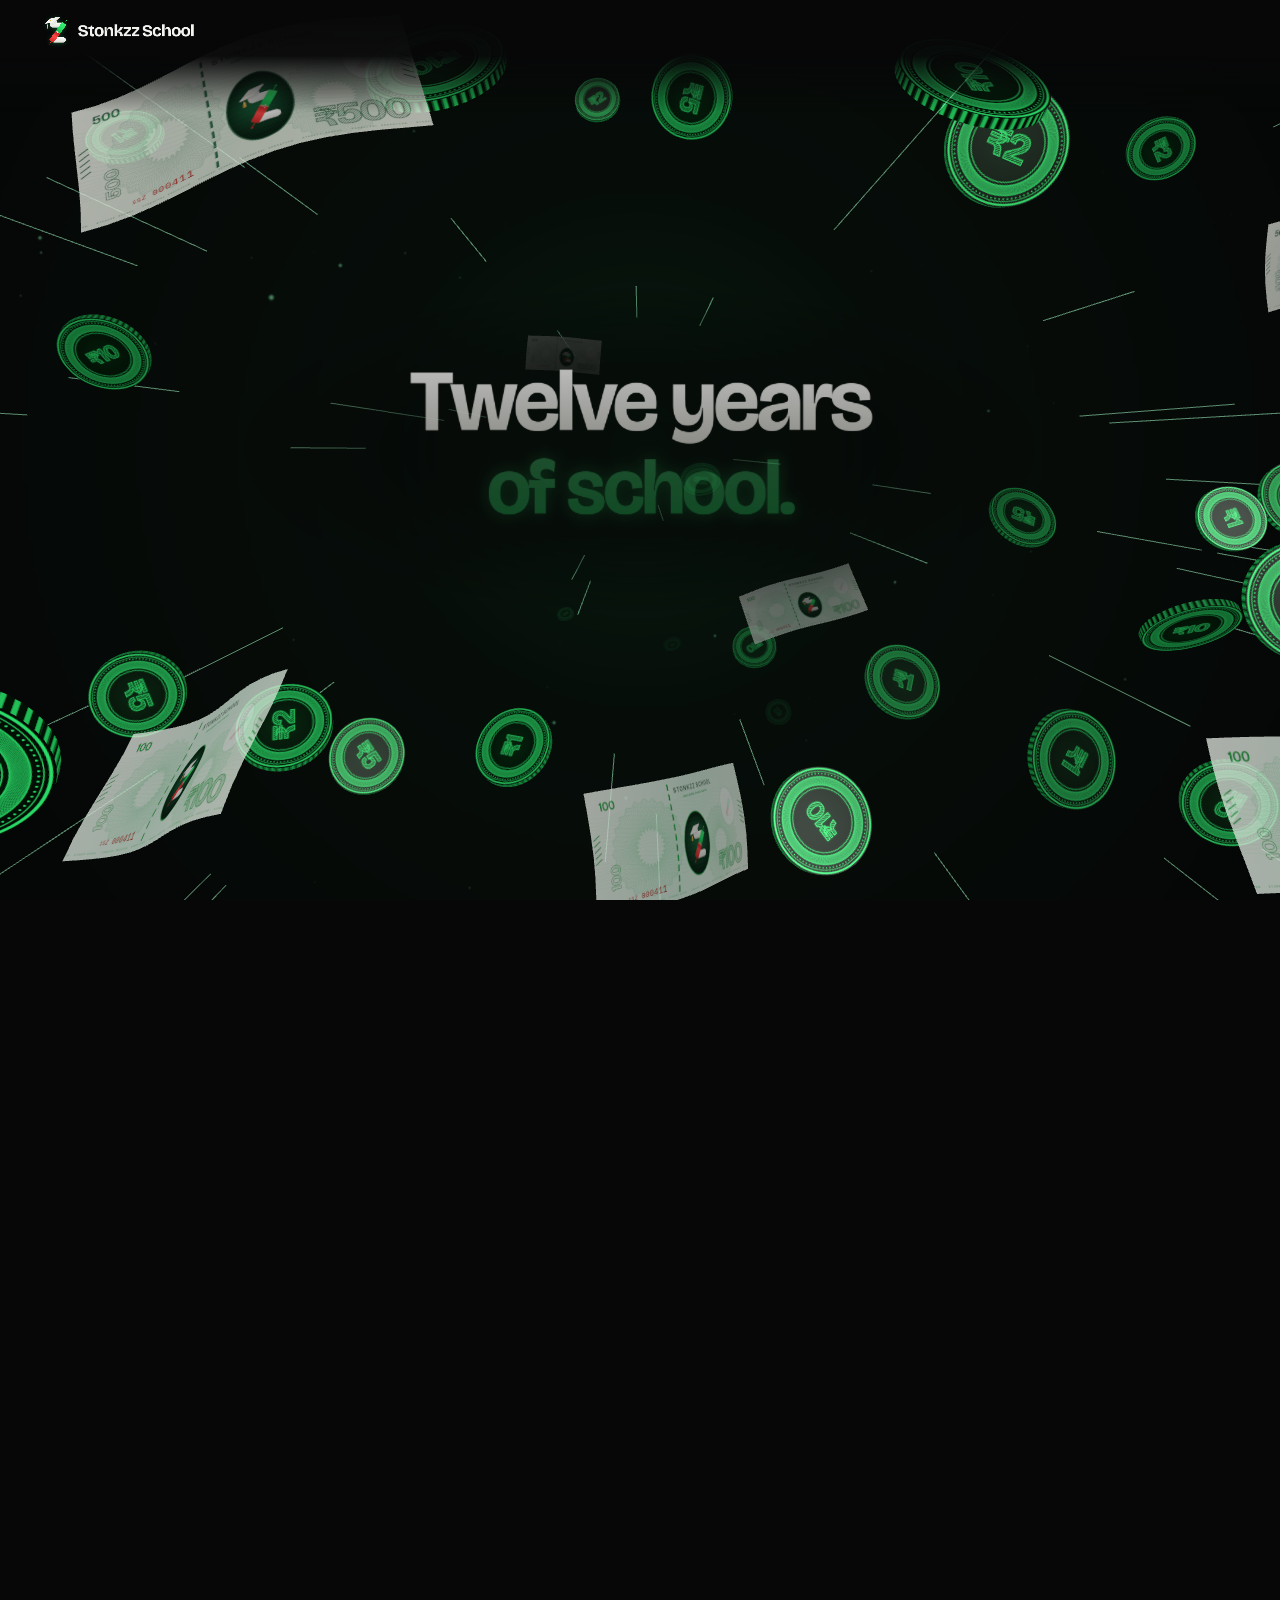
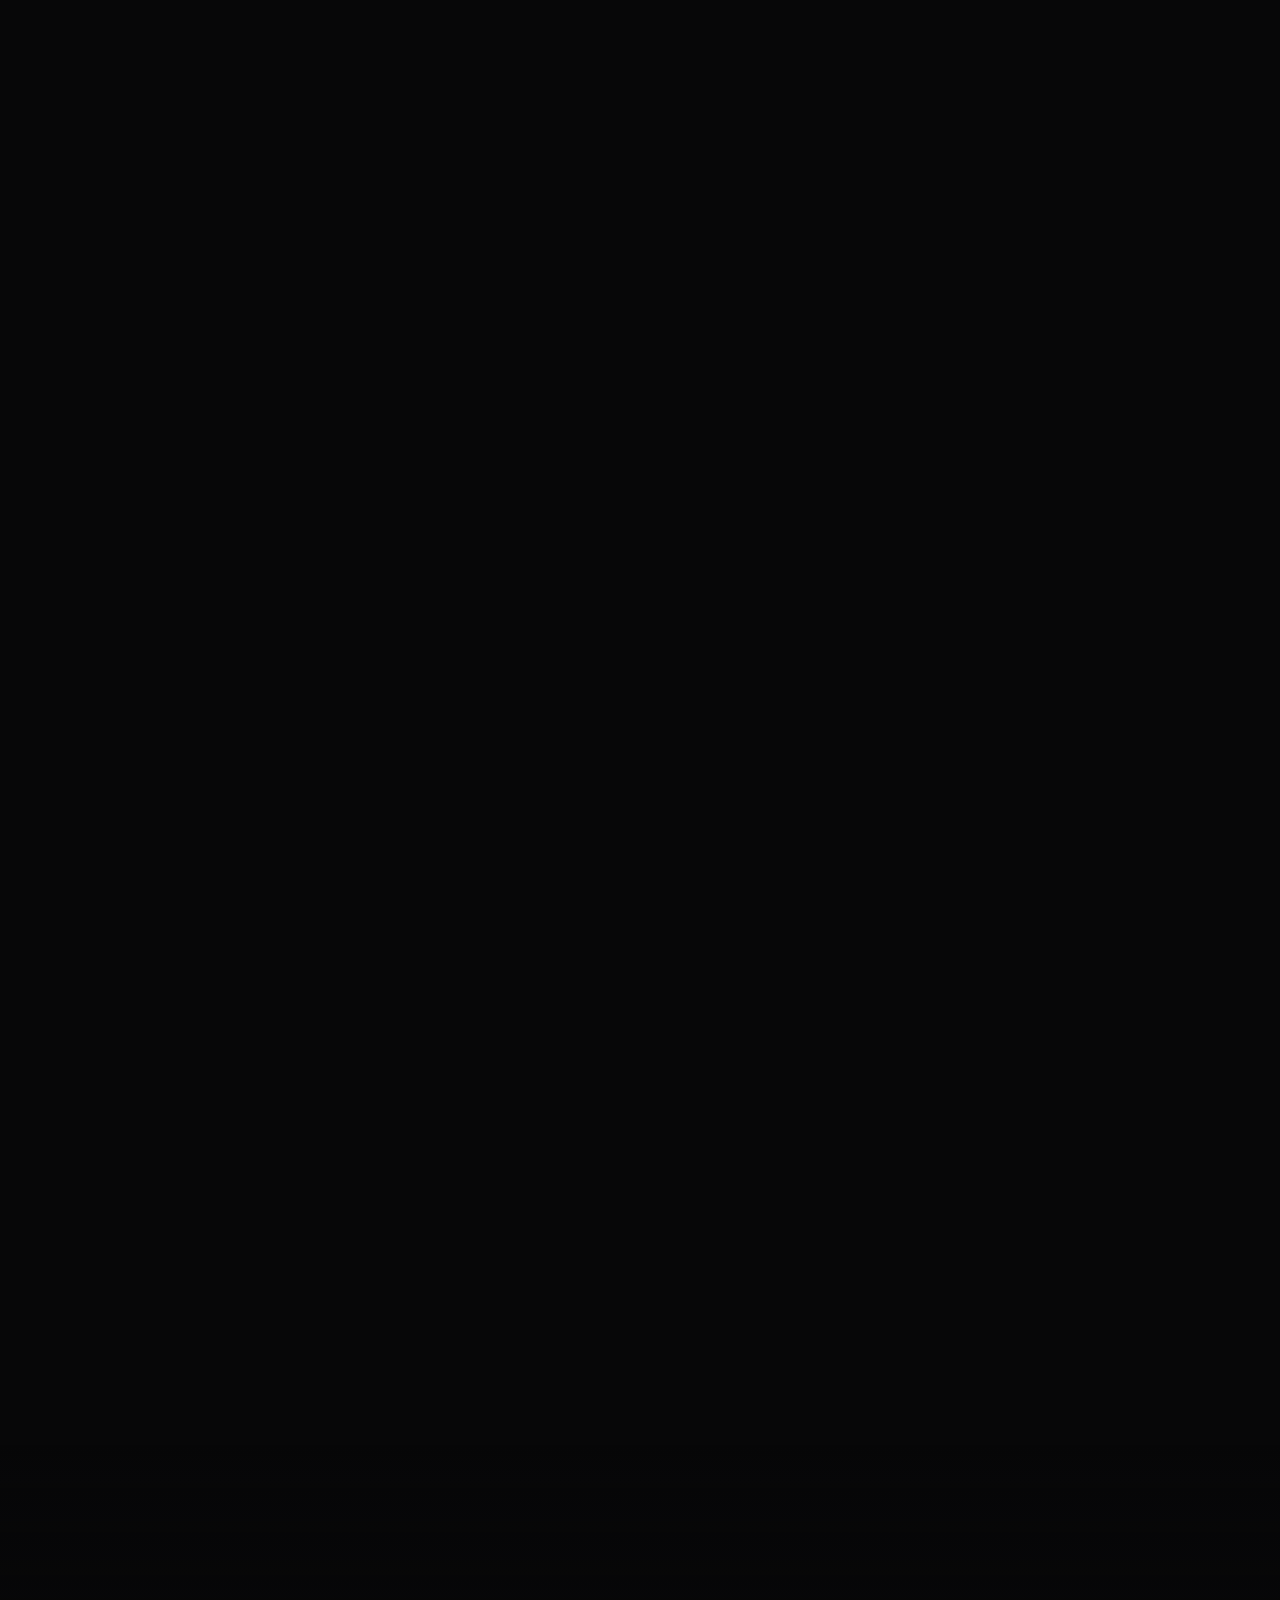
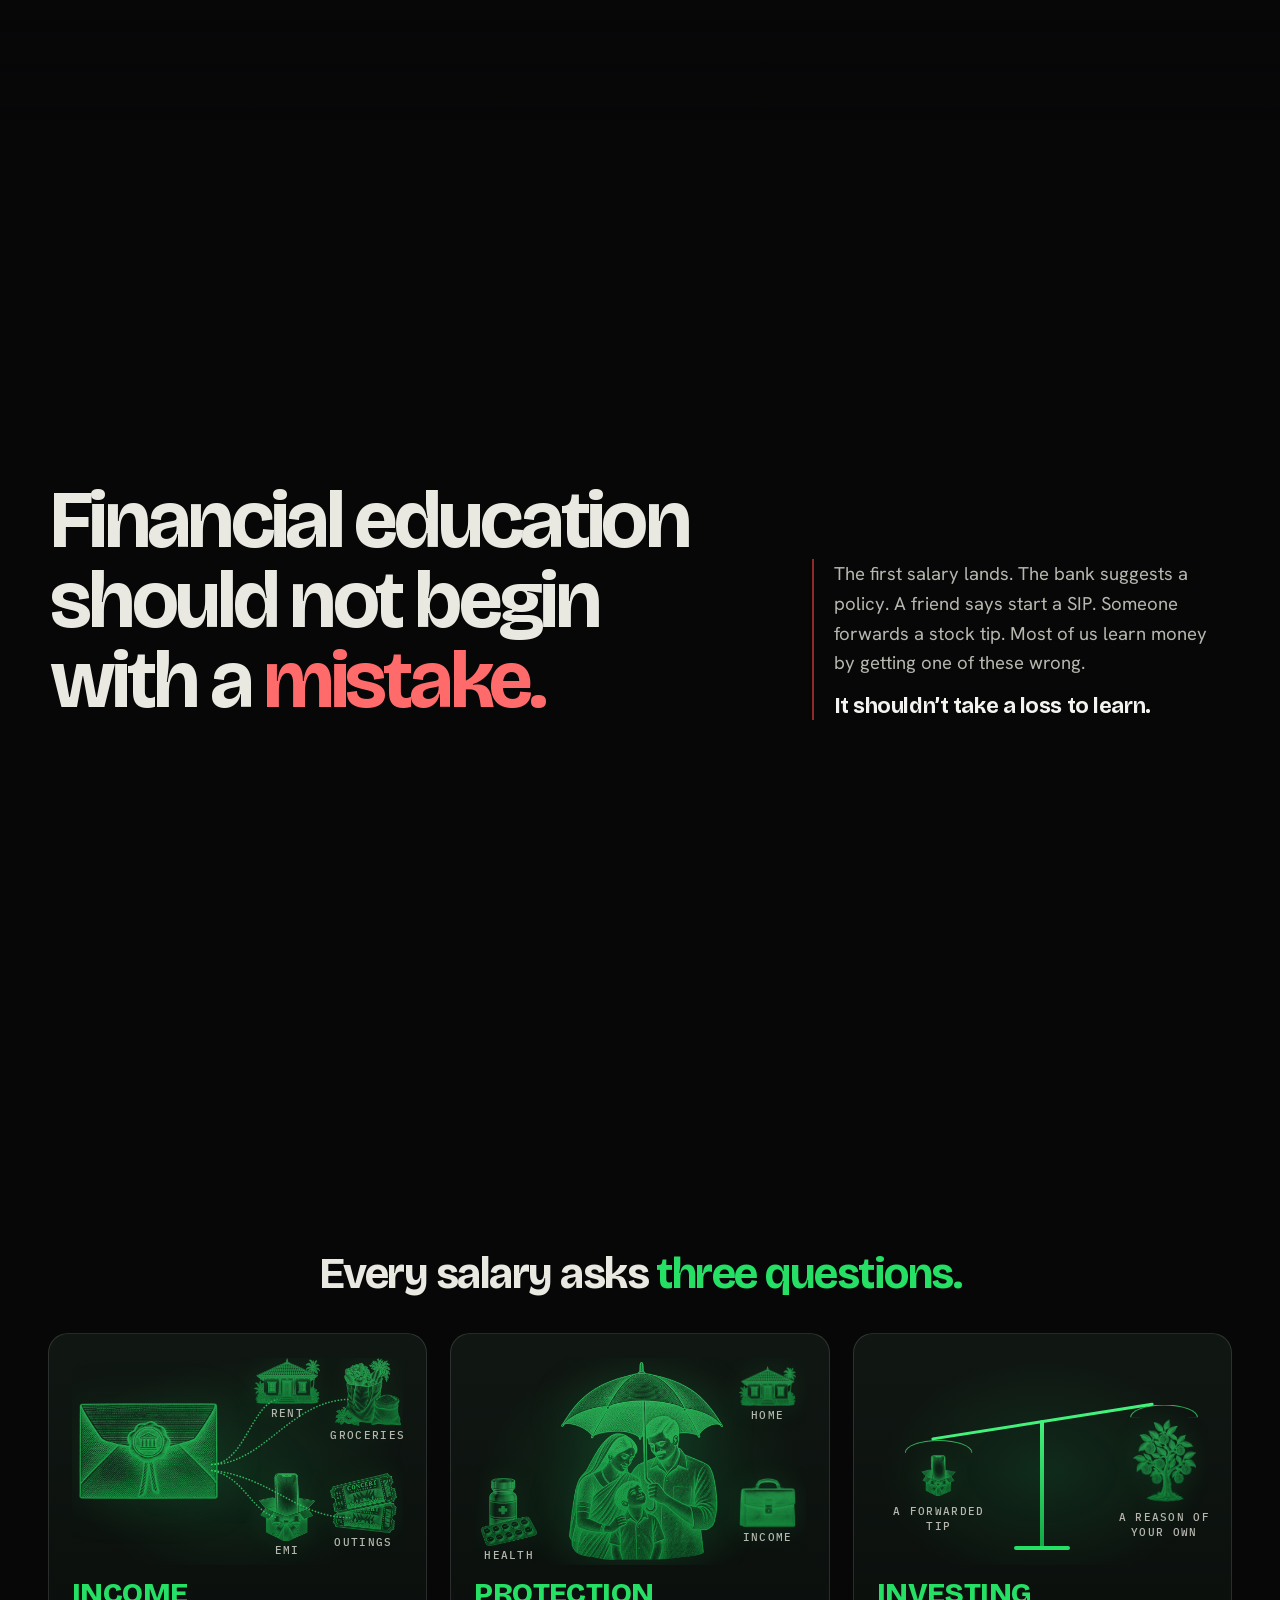
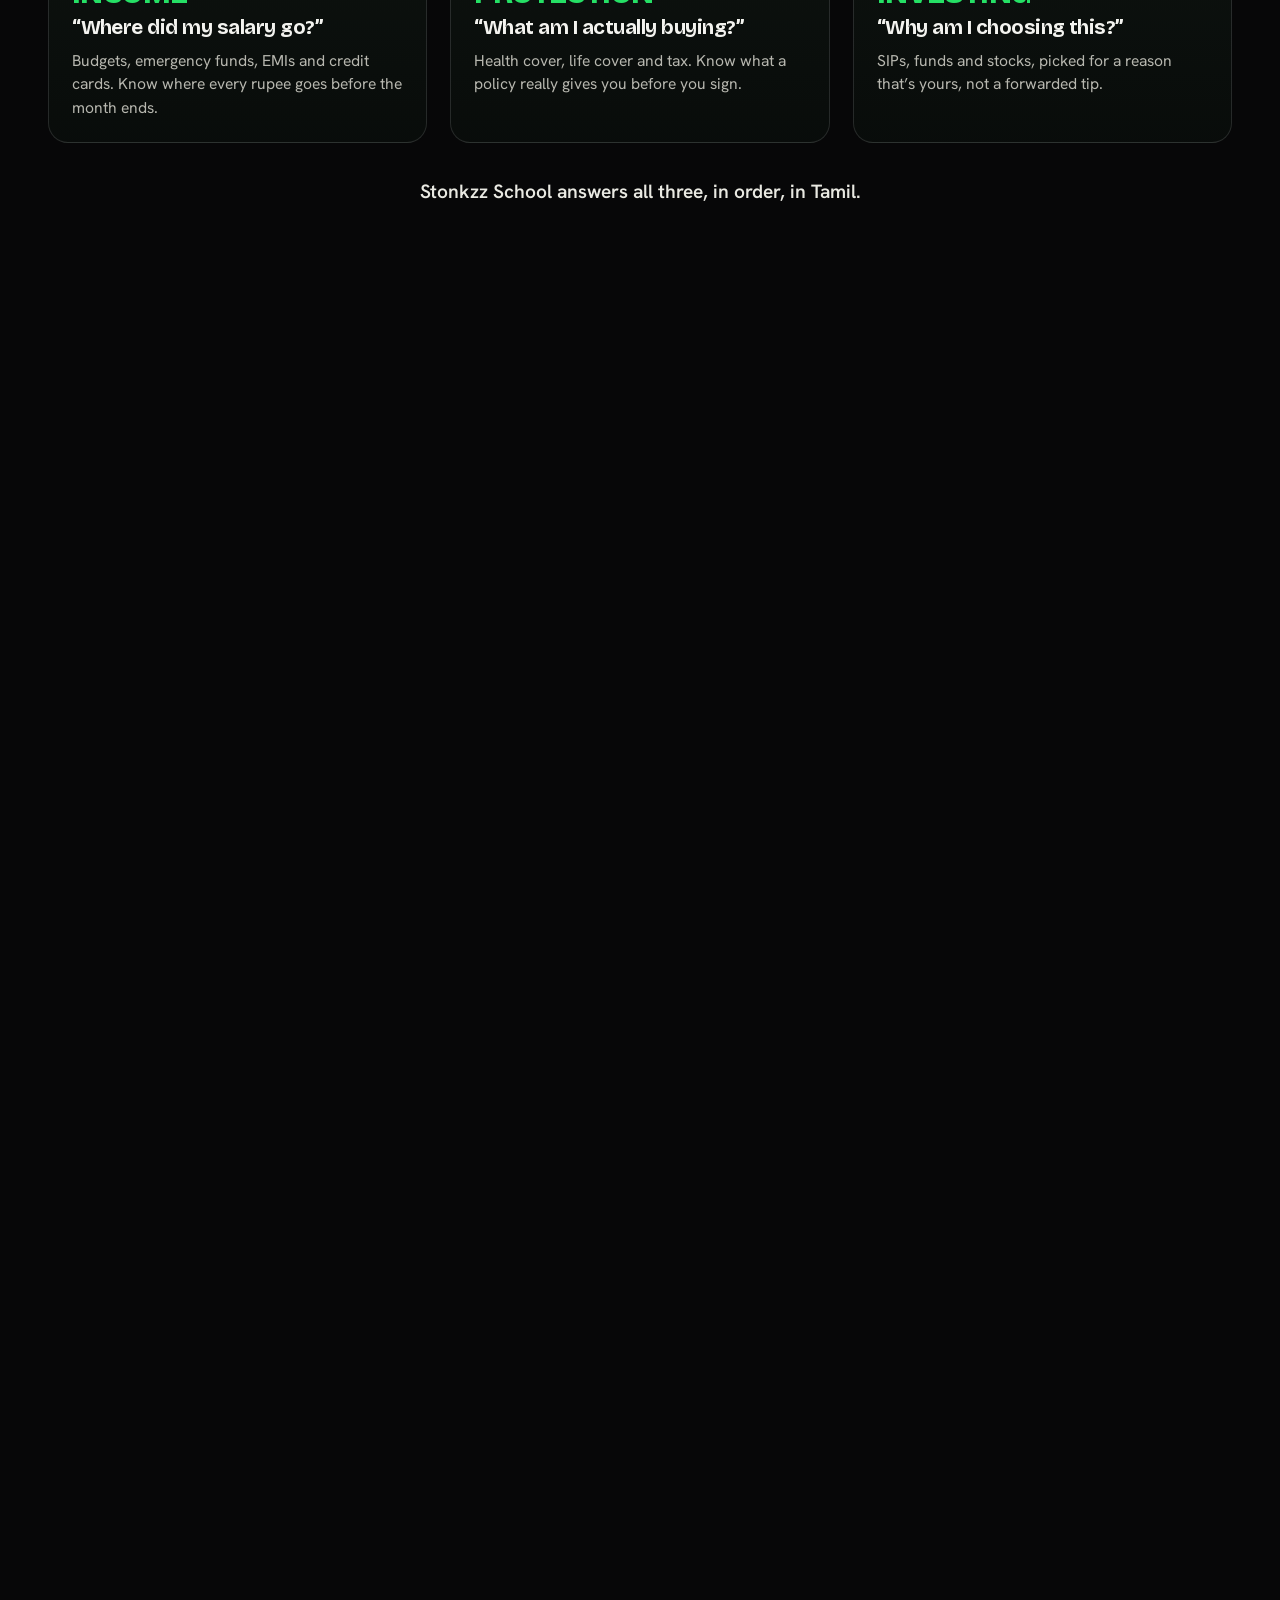
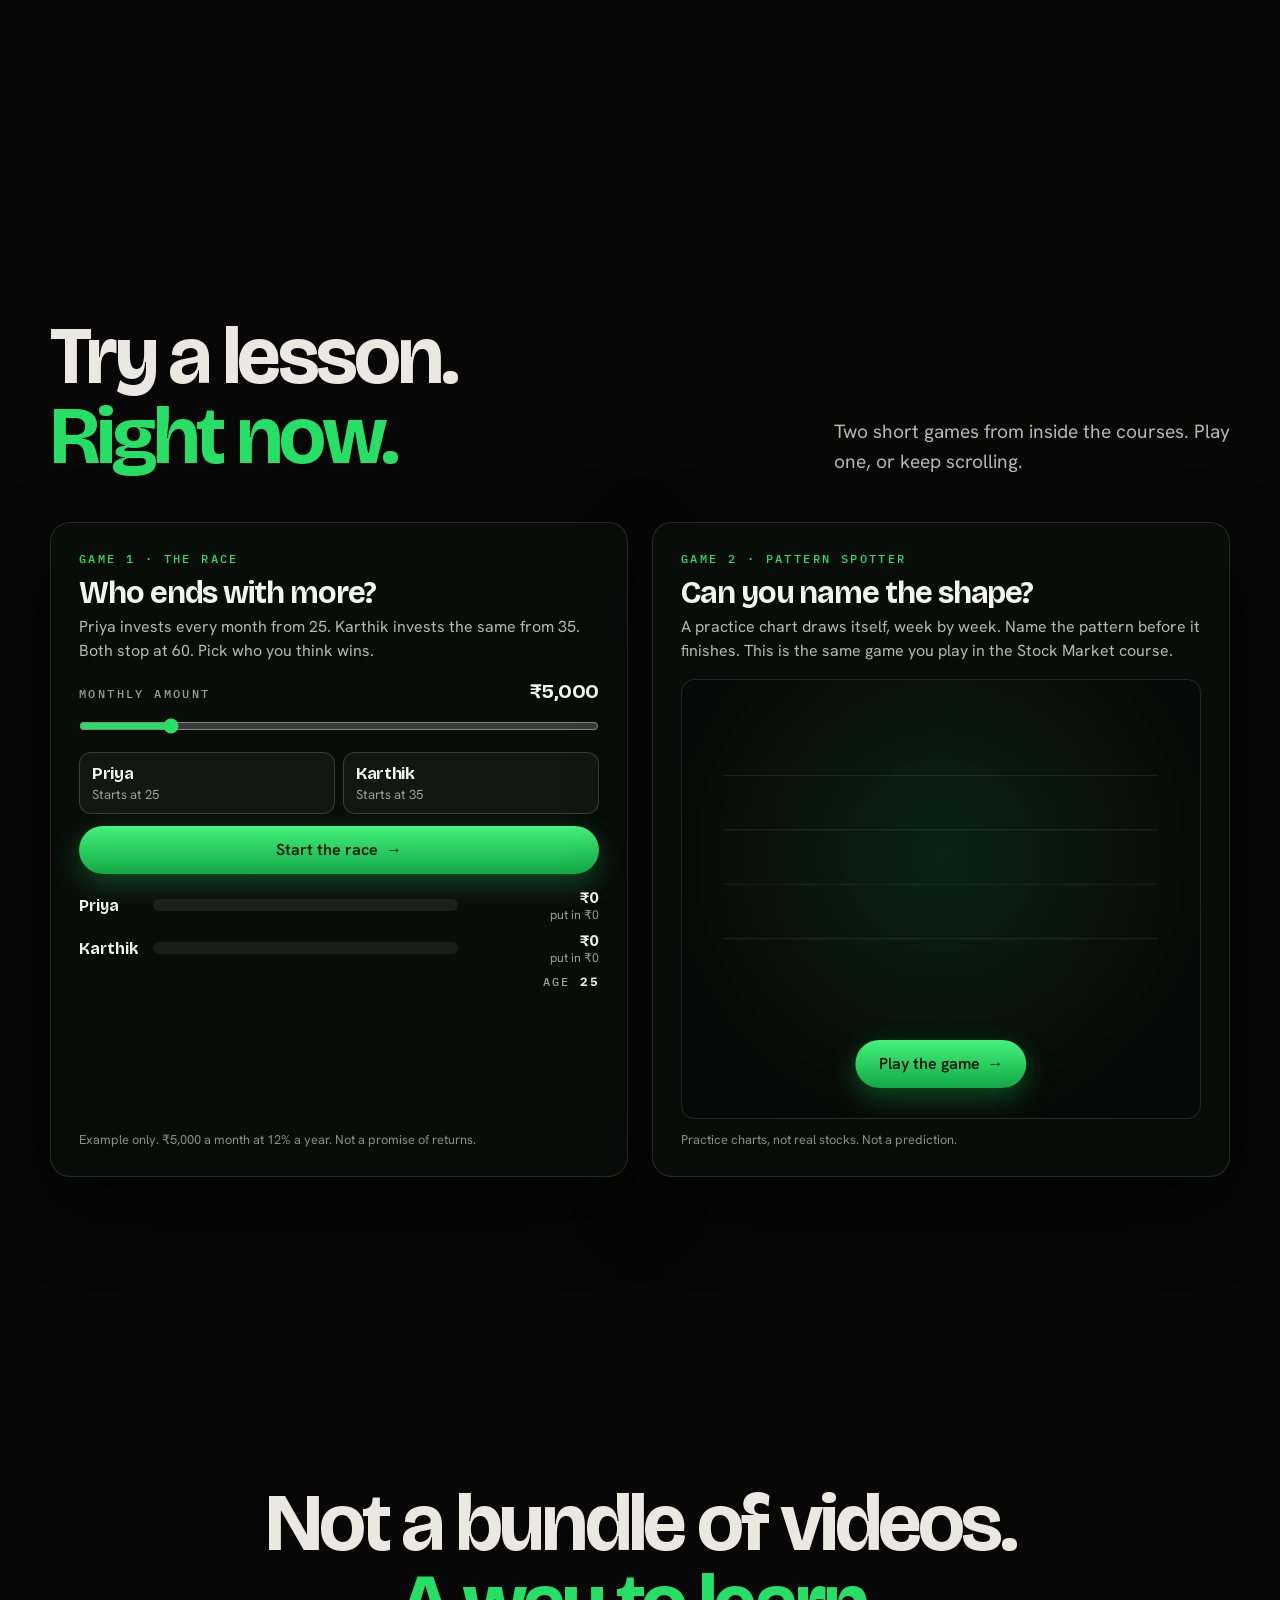
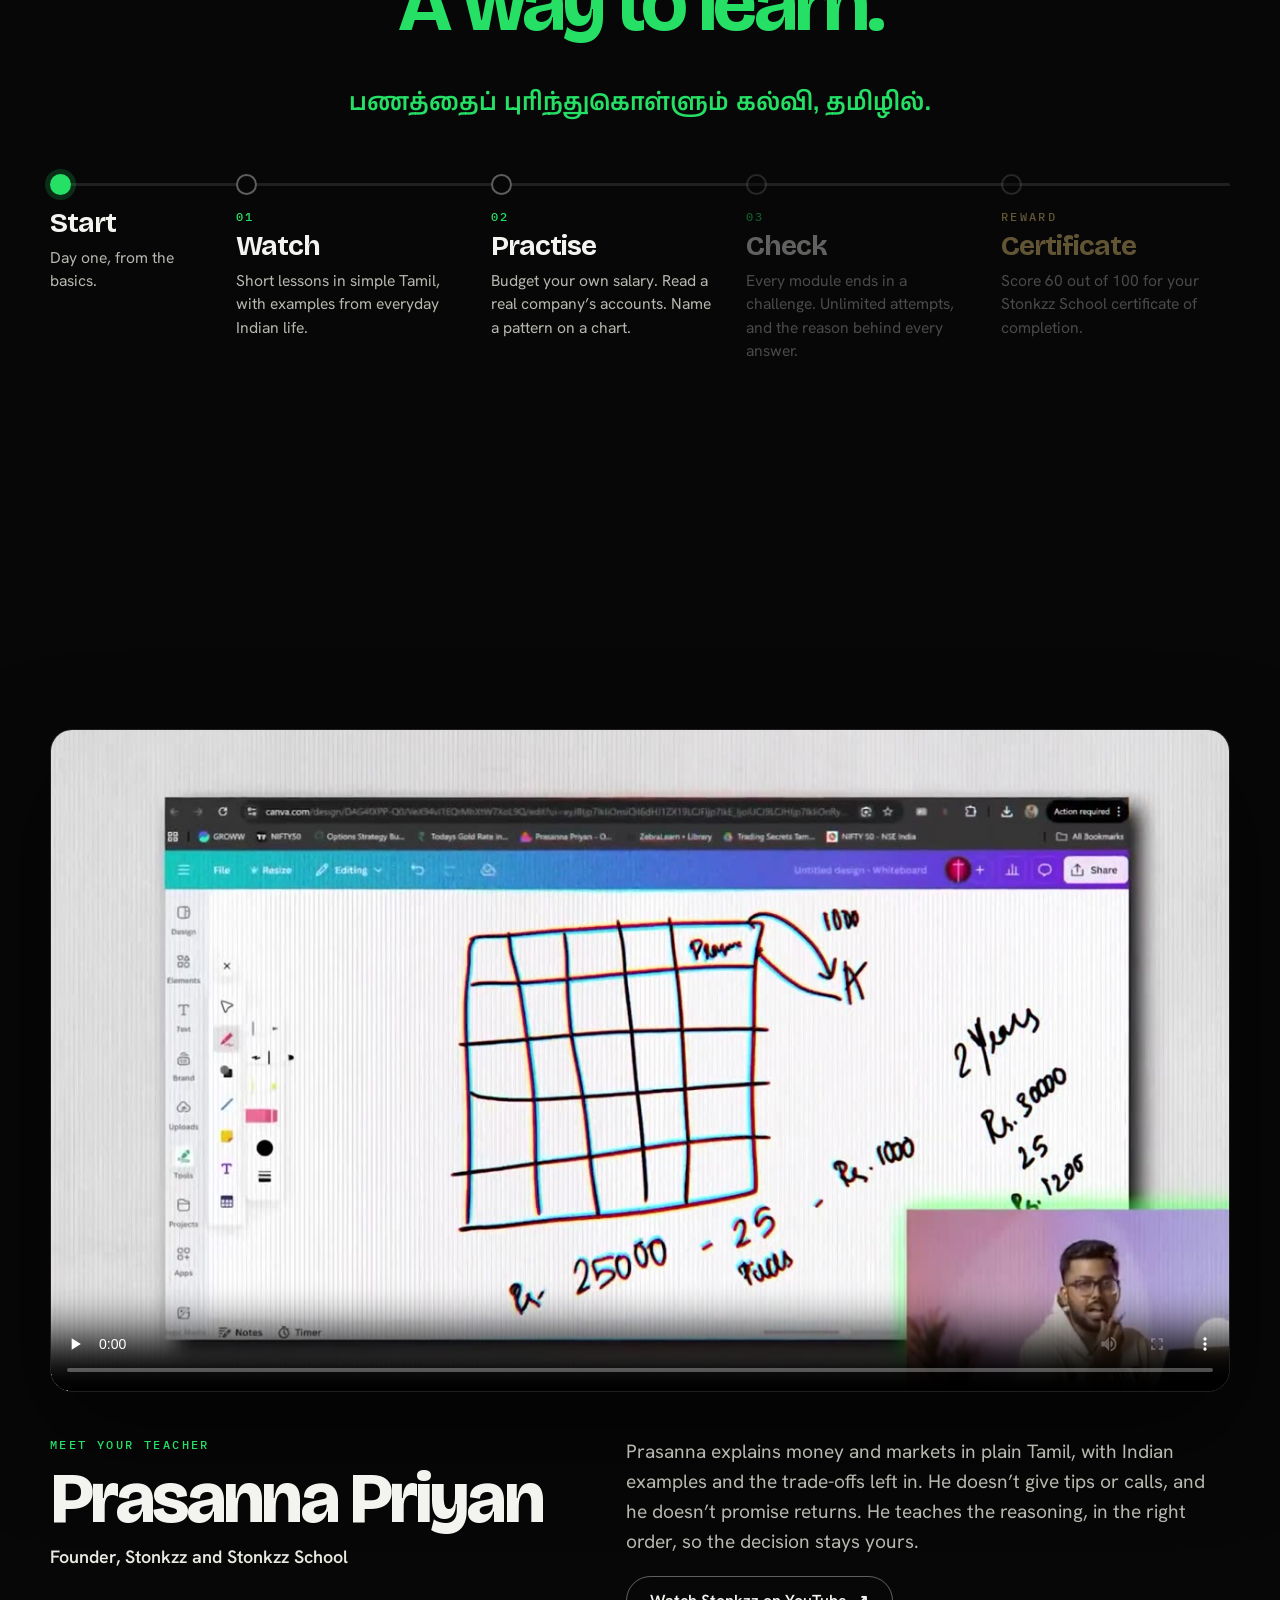
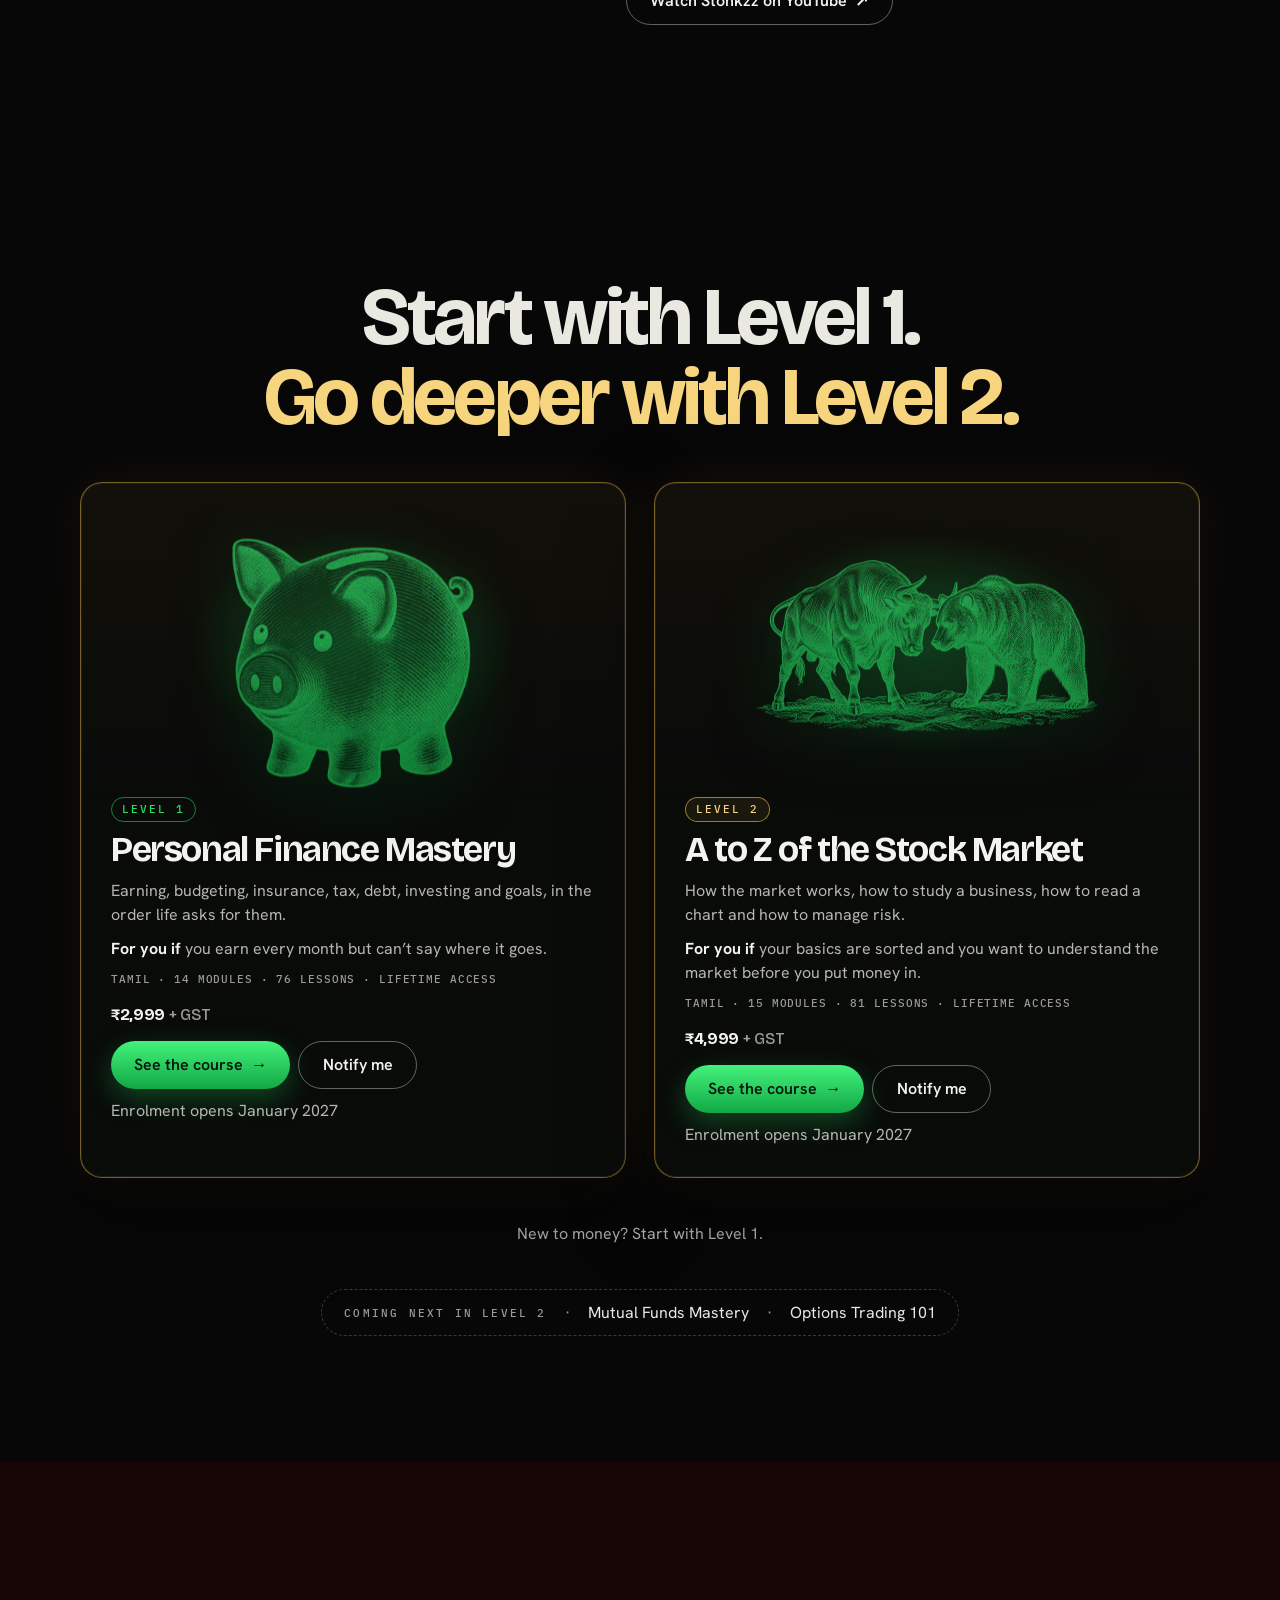
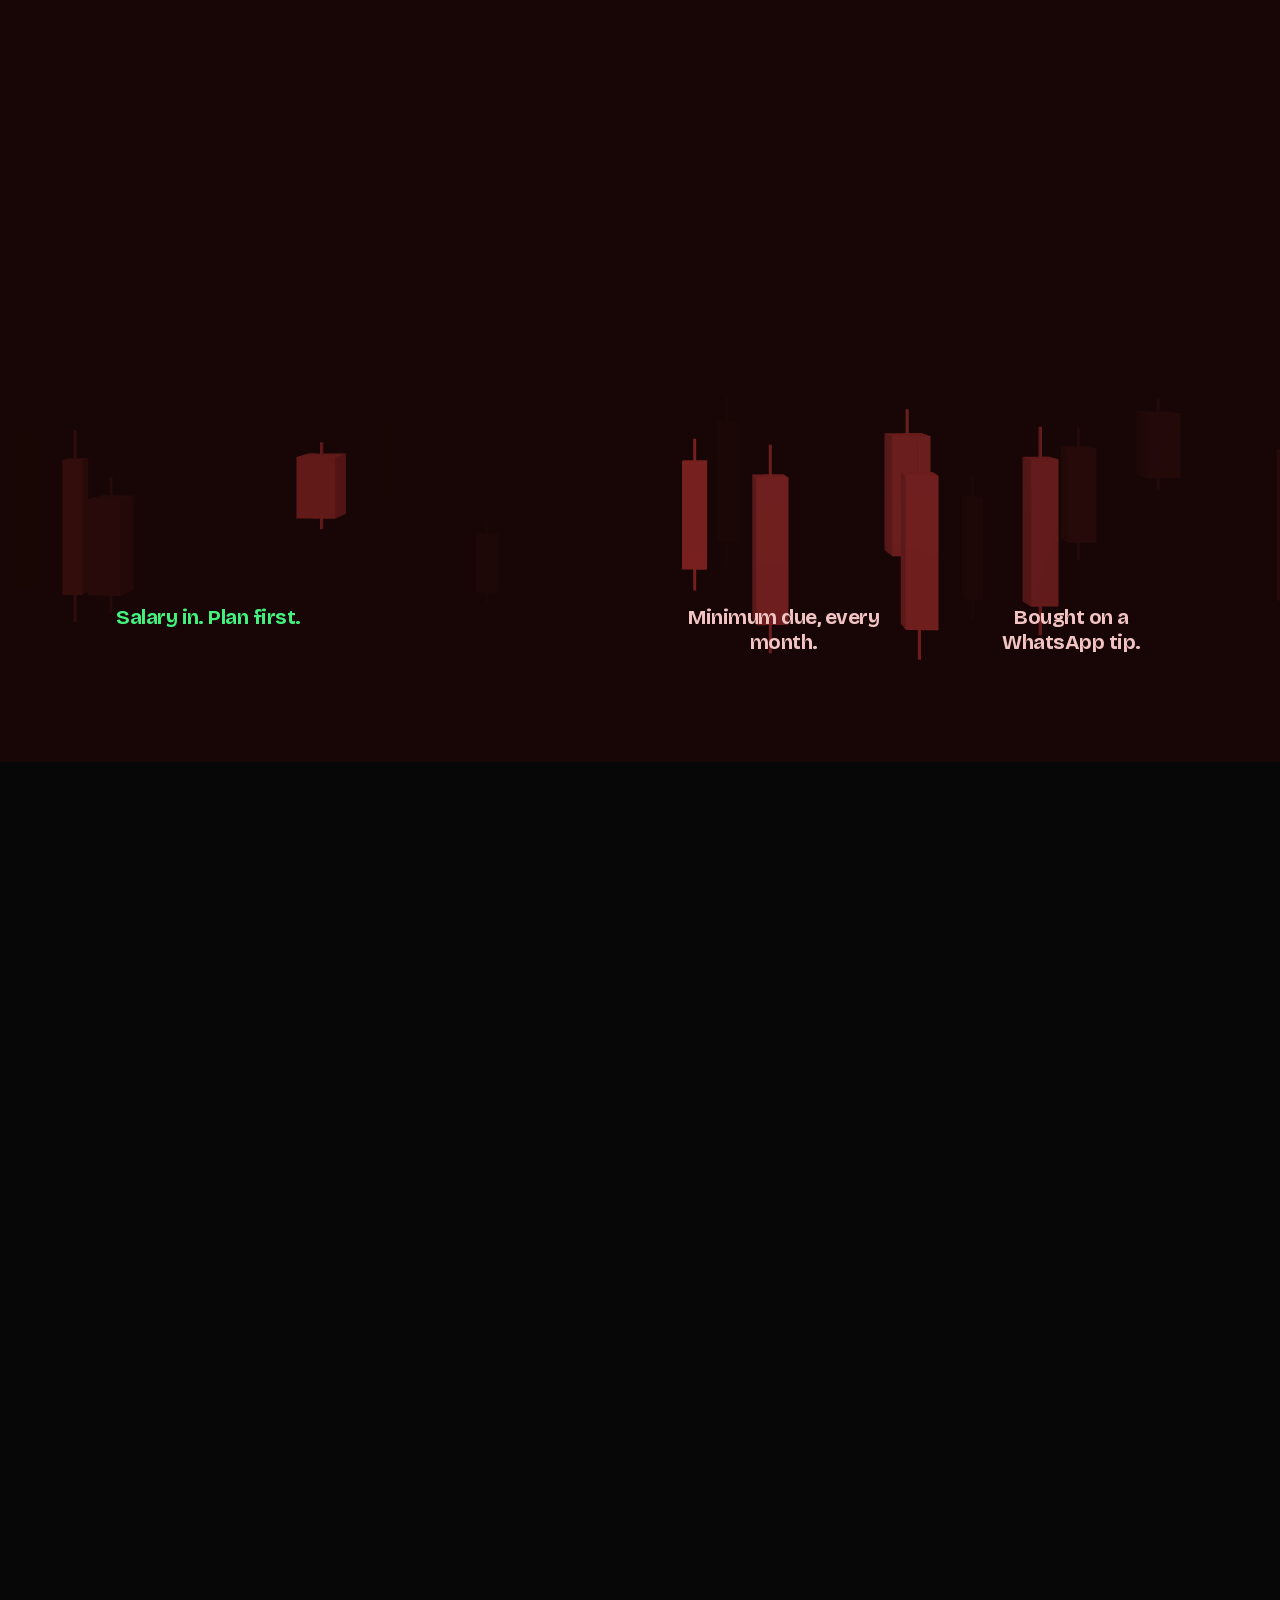
==== commit e940ea04: "Homepage build 4: v3 content flow 3D opening ends at the hero; the rest is a normal scroll. New sect" ====
--- a/index.html
+++ b/index.html
@@ -12,6 +12,7 @@
 </head>
 <body class="loading">
 <canvas id="world" aria-hidden="true"></canvas>
+<div id="topbar" aria-hidden="true"></div>
 
 <a id="brand" href="#top" aria-label="Stonkzz School, back to the start">
   <svg id="mark" viewBox="60 55 550 690" aria-hidden="true"><defs>
@@ -48,7 +49,7 @@
 <!-- the lines drawn inside the 3D scene, as text for screen readers and search -->
 <div class="sr" id="top">
   <h1>Stonkzz School</h1>
-  <p>Twelve years of school. Maths, Science, History, Commerce.</p>
+  <p>Twelve years of school. We learnt to find the value of x.</p>
   <p>Nobody taught us how to manage money.</p>
   <p>That's what we want to change.</p>
 </div>
@@ -58,178 +59,225 @@
   <div class="card">
     <p class="sub">Money lessons in simple Tamil, from your first salary to the stock market.</p>
     <div class="btns"><a class="btn" href="#" data-pending="The Personal Finance course page">Personal Finance <i>&rarr;</i></a><a class="btn ghost" href="#" data-pending="The Stock Market course page">Stock Market <i>&rarr;</i></a></div>
-    <p class="mono strip"><span>Level 1 and Level 2</span><span>Lessons in Tamil</span><span>No tips, no shortcuts</span></p>
   </div>
 </section>
 <div id="track"></div>
 
 <main id="flow">
-  <!-- 1 · recognition -->
-  <section class="sec" id="recog" aria-labelledby="h-recog">
-    <h2 class="big rv" id="h-recog"><span>Financial education</span><b>should not begin with a mistake.</b></h2>
-    <div class="qs">
-      <article class="q rv" style="--i:0"><img src="assets/i-envelope.webp" alt="" width="220" height="220" loading="lazy"><p class="mono">01 &middot; Income</p><h3>&ldquo;Where did my salary go?&rdquo;</h3><p>Budgeting, emergency funds, debt and the habits that shape money.</p></article>
-      <article class="q rv" style="--i:1"><img src="assets/i-umbrella.webp" alt="" width="220" height="220" loading="lazy"><p class="mono">02 &middot; Protection</p><h3>&ldquo;What am I actually buying?&rdquo;</h3><p>Insurance, tax and the trade-offs inside financial products.</p></article>
-      <article class="q rv" style="--i:2"><img src="assets/i-coin-tree.webp" alt="" width="220" height="220" loading="lazy"><p class="mono">03 &middot; Investing</p><h3>&ldquo;Why am I choosing this?&rdquo;</h3><p>Weighing a choice with evidence, context and your own risk.</p></article>
-    </div>
-    <p class="aside rv">There&rsquo;s no shortage of information. What&rsquo;s missing is order.</p>
-  </section>
-
-  <!-- 2 · try a lesson -->
-  <section class="sec" id="try" aria-labelledby="h-try">
-    <h2 class="big rv" id="h-try"><span>Try a lesson.</span><b>Right now.</b></h2>
-    <p class="lede rv">Two small pieces from the courses. Play with them, or keep scrolling.</p>
-    <div class="demos">
+  <!-- 2.1 · the belief -->
+  <section class="sec belief" id="belief" aria-labelledby="h-belief">
+    <div class="bgrid">
+      <h2 class="disp rv" id="h-belief">Financial education should not begin with a <em>mistake.</em></h2>
+      <p class="bpara rv" style="--d:.15s">The first salary lands. The bank suggests a policy. A friend says start a SIP. Someone forwards a stock tip. Most of us learn money by getting one of these wrong. <b>It shouldn&rsquo;t take a loss to learn.</b></p>
+    </div>
+  </section>
+
+  <!-- 2.2 · three questions, one at a time -->
+  <section class="qs" id="qs" aria-labelledby="h-qs">
+    <div class="qpin">
+      <h2 class="h2 rv" id="h-qs">Every salary asks <b>three questions.</b></h2>
+      <div class="qgrid">
+        <article class="qbox rv" style="--i:0">
+          <div class="scene inc" aria-hidden="true">
+            <svg class="flowlines" viewBox="0 0 100 70" preserveAspectRatio="none"><path d="M42 36 C52 36 54 16 62 14"/><path d="M42 36 C58 36 66 14 84 14"/><path d="M42 38 C52 40 54 52 62 54"/><path d="M42 38 C60 40 68 54 84 54"/></svg>
+            <img class="s-env" src="assets/s-envelope.webp" alt="" loading="lazy">
+            <figure style="--x:55%;--y:0%"><img src="assets/s-house.webp" alt="" loading="lazy"><figcaption>Rent</figcaption></figure>
+            <figure style="--x:78%;--y:0%"><img src="assets/s-groceries.webp" alt="" loading="lazy"><figcaption>Groceries</figcaption></figure>
+            <figure style="--x:55%;--y:56%"><img src="assets/s-phone.webp" alt="" loading="lazy"><figcaption>EMI</figcaption></figure>
+            <figure style="--x:78%;--y:56%"><img src="assets/s-tickets.webp" alt="" loading="lazy"><figcaption>Outings</figcaption></figure>
+          </div>
+          <p class="qn">Income</p>
+          <h3>&ldquo;Where did my salary go?&rdquo;</h3>
+          <p>Budgets, emergency funds, EMIs and credit cards. Know where every rupee goes before the month ends.</p>
+        </article>
+        <article class="qbox rv" style="--i:1">
+          <div class="scene pro" aria-hidden="true">
+            <img class="s-umb" src="assets/s-umbrella.webp" alt="" loading="lazy">
+            <figure style="--x:2%;--y:58%"><img src="assets/s-medicine.webp" alt="" loading="lazy"><figcaption>Health</figcaption></figure>
+            <figure style="--x:80%;--y:4%"><img src="assets/s-house.webp" alt="" loading="lazy"><figcaption>Home</figcaption></figure>
+            <figure style="--x:80%;--y:58%"><img src="assets/s-briefcase.webp" alt="" loading="lazy"><figcaption>Income</figcaption></figure>
+          </div>
+          <p class="qn">Protection</p>
+          <h3>&ldquo;What am I actually buying?&rdquo;</h3>
+          <p>Health cover, life cover and tax. Know what a policy really gives you before you sign.</p>
+        </article>
+        <article class="qbox rv" style="--i:2">
+          <div class="scene inv" aria-hidden="true">
+            <div class="beam"><i class="post"></i><div class="arm">
+              <figure class="pan l"><img src="assets/s-phone.webp" alt="" loading="lazy"><figcaption>A forwarded tip</figcaption></figure>
+              <figure class="pan r"><img src="assets/s-coin-tree.webp" alt="" loading="lazy"><figcaption>A reason of your own</figcaption></figure>
+            </div></div>
+          </div>
+          <p class="qn">Investing</p>
+          <h3>&ldquo;Why am I choosing this?&rdquo;</h3>
+          <p>SIPs, funds and stocks, picked for a reason that&rsquo;s yours, not a forwarded tip.</p>
+        </article>
+      </div>
+      <p class="qend rv">Stonkzz School answers all three, in order, in Tamil.</p>
+    </div>
+  </section>
+
+  <!-- 2.3 · try a lesson -->
+  <section class="sec try" id="try" aria-labelledby="h-try">
+    <div class="tryhead">
+      <h2 class="disp rv" id="h-try">Try a lesson. <em class="g">Right now.</em></h2>
+      <p class="lede rv" style="--d:.1s">Two short games from inside the courses. Play one, or keep scrolling.</p>
+    </div>
+    <div class="games">
       <div class="card glass race rv">
-    <p class="mono lab"><span class="lvl">Level 1</span> Module 4 &middot; The Race</p>
-    <h3 class="ct">Who ends with more?</h3>
-    <p class="sub">Priya starts investing at 25. Karthik starts at 35. Same amount every month. Both stop at 60.</p>
-    <div class="row"><label class="mono" for="amt">Monthly amount</label><output id="amtOut" for="amt">&#8377;5,000</output></div>
-    <input type="range" id="amt" min="1000" max="25000" step="500" value="5000">
-    <p class="mono q">Your guess</p>
-    <div class="who">
-      <button type="button" data-who="priya" aria-pressed="false"><b>Priya</b><span>Starts at 25</span></button>
-      <button type="button" data-who="karthik" aria-pressed="false"><b>Karthik</b><span>Starts at 35</span></button>
-    </div>
-    <button type="button" class="btn" id="raceGo">Start the race <i>&rarr;</i></button>
-    <div class="lanes">
-      <div class="lane"><span class="nm">Priya</span><span class="bar"><i id="bP"></i></span><b id="vP">&#8377;0</b><small id="iP">put in &#8377;0</small></div>
-      <div class="lane"><span class="nm">Karthik</span><span class="bar"><i id="bK"></i></span><b id="vK">&#8377;0</b><small id="iK">put in &#8377;0</small></div>
-      <p class="mono age">Age <b id="ageV">25</b></p>
-    </div>
-    <div class="res gold" id="raceRes" aria-live="polite">
-      <img src="assets/m-compounder.webp" alt="The Compounder medal" width="52" height="52">
-      <p><b id="resHead">Priya. Her first ten years did most of the work.</b><span>Starting early beats starting big. <b class="gtag">Compounder medal</b> earned in the course for this game.</span></p>
-    </div>
-    <p class="fine" id="raceFine">Example only. &#8377;5,000 a month at 12% a year. Not a promise of returns.</p>
-  </div>
-      <div class="card glass stockdemo rv" id="stock">
-        <p class="mono lab"><span class="lvl gold">Level 2</span> How a stock works</p>
-        <h3 class="ct">A company is 100 pieces.</h3>
-        <div class="steps3">
-          <figure><div class="art" data-blocks="1"></div><figcaption><b>A company is 100 pieces.</b></figcaption></figure>
-          <figure><div class="art" data-blocks="2"></div><figcaption><b>Buy one. Now it&rsquo;s yours.</b></figcaption></figure>
-          <figure><div class="art" data-blocks="3"></div><figcaption><b>It grows or falls with the company.</b></figcaption></figure>
-        </div>
-      </div>
-    </div>
-  </section>
-
-  <!-- 3 · how we teach -->
-  <section class="sec" id="teach" aria-labelledby="h-teach">
-    <h2 class="big rv" id="h-teach"><span>Not a bundle of videos.</span><b>A way to learn.</b></h2>
+        <p class="mono lab">Game 1 &middot; The Race</p>
+        <h3 class="ct">Who ends with more?</h3>
+        <p class="sub">Priya invests every month from 25. Karthik invests the same from 35. Both stop at 60. Pick who you think wins.</p>
+        <div class="row"><label class="mono" for="amt">Monthly amount</label><output id="amtOut" for="amt">&#8377;5,000</output></div>
+        <input type="range" id="amt" min="1000" max="25000" step="500" value="5000">
+        <div class="who">
+          <button type="button" data-who="priya" aria-pressed="false"><b>Priya</b><span>Starts at 25</span></button>
+          <button type="button" data-who="karthik" aria-pressed="false"><b>Karthik</b><span>Starts at 35</span></button>
+        </div>
+        <button type="button" class="btn" id="raceGo">Start the race <i>&rarr;</i></button>
+        <div class="lanes">
+          <div class="lane"><span class="nm">Priya</span><span class="bar"><i id="bP"></i></span><b id="vP">&#8377;0</b><small id="iP">put in &#8377;0</small></div>
+          <div class="lane"><span class="nm">Karthik</span><span class="bar"><i id="bK"></i></span><b id="vK">&#8377;0</b><small id="iK">put in &#8377;0</small></div>
+          <p class="mono age">Age <b id="ageV">25</b></p>
+        </div>
+        <div class="res" id="raceRes" aria-live="polite">
+          <p><b id="resHead">Priya ends with 3.4 times as much.</b><span>She invested for ten more years, and those first ten did most of the work. That&rsquo;s compounding.</span></p>
+        </div>
+        <p class="fine" id="raceFine">Example only. &#8377;5,000 a month at 12% a year. Not a promise of returns.</p>
+      </div>
+      <div class="card glass pgame rv" style="--d:.12s">
+        <p class="mono lab">Game 2 &middot; Pattern Spotter</p>
+        <h3 class="ct">Can you name the shape?</h3>
+        <p class="sub">A practice chart draws itself, week by week. Name the pattern before it finishes. This is the same game you play in the Stock Market course.</p>
+        <div class="gbox" id="gameBox">
+          <svg class="gprev" viewBox="0 0 400 220" aria-hidden="true">
+            <g class="grid"><path d="M0 40H400M0 90H400M0 140H400M0 190H400"/></g>
+            <path class="gline" d="M10 180 L55 150 L90 110 L120 135 L160 70 L200 120 L235 105 L270 140 L300 128 L340 175 L390 200"/>
+            <path class="gneck" d="M110 132 L310 132"/>
+          </svg>
+          <button type="button" class="btn" id="gamePlay">Play the game <i>&rarr;</i></button>
+        </div>
+        <p class="fine">Practice charts, not real stocks. Not a prediction.</p>
+      </div>
+    </div>
+  </section>
+
+  <!-- 2.4 · how you learn -->
+  <section class="sec learn" id="learn" aria-labelledby="h-learn">
+    <h2 class="disp c rv" id="h-learn">Not a bundle of videos. <em class="g">A way to learn.</em></h2>
     <p class="ta rv" lang="ta">&#2986;&#2979;&#2980;&#3021;&#2980;&#3016;&#2986;&#3021; &#2986;&#3009;&#2992;&#3007;&#2984;&#3021;&#2980;&#3009;&#2965;&#3018;&#2995;&#3021;&#2995;&#3009;&#2990;&#3021; &#2965;&#2994;&#3021;&#2997;&#3007;, &#2980;&#2990;&#3007;&#2996;&#3007;&#2994;&#3021;.</p>
-    <p class="lede rv">Free videos answer one question. A course puts the answers in order, in Tamil, with examples you already live with.</p>
-    <ol class="wpc">
-      <li class="rv" style="--i:0"><span class="mono">01</span><b>Watch.</b><p>Short lessons in simple Tamil, with examples from Indian life.</p></li>
-      <li class="rv" style="--i:1"><span class="mono">02</span><b>Practise.</b><p>Build a budget for your own salary. Read a real company&rsquo;s statements. Spot a pattern on a chart.</p></li>
-      <li class="rv" style="--i:2"><span class="mono">03</span><b>Check.</b><p>Every module ends in an interactive challenge, with unlimited attempts and an explanation for every answer.</p></li>
-    </ol>
-    <p class="cert rv"><i class="seal" aria-hidden="true"></i>Score 60/100 or more for a Stonkzz School certificate of completion. Learn on the app for Android, iPhone or the web.</p>
-    <ul class="prin rv">
-      <li><b>Simple</b>Explained so a beginner can follow.</li>
-      <li><b>Structured</b>The right order, basics first.</li>
-      <li><b>Practical</b>You learn by doing.</li>
-      <li><b>Independent</b>Think for yourself, not from forwarded tips.</li>
-      <li><b>Honest</b>Risk is a subject, not a footnote.</li>
-      <li><b>Local</b>Indian examples, from CIBIL scores to tax rules.</li>
-    </ul>
-    <p class="motto rv">Simplicity, not exclusivity.</p>
-  </section>
-
-  <!-- 4 · the teacher -->
-  <section class="sec" id="teacher" aria-labelledby="h-teacher">
-    <div class="tgrid">
-      <div class="vid rv"><video src="assets/teacher.mp4" poster="assets/teacher-poster.jpg" controls playsinline preload="none" aria-label="A short teaching clip from Stonkzz with Prasanna Priyan"></video></div>
-      <div class="tcopy rv">
-        <h2 class="big left" id="h-teacher"><span>Meet your</span><b>teacher.</b></h2>
-        <p class="who2">Prasanna Priyan &middot; Founder, Stonkzz and Stonkzz School</p>
-        <p class="lede left">Prasanna explains money and markets in simple Tamil, with real Indian examples and honest trade-offs. No tips, no shortcuts, no promises of returns. Just clear explanations, in the right order, so you can make your own decisions with confidence.</p>
-        <p class="mono creds">NISM-certified &middot; Research Analyst (Series XV) &middot; Equity Derivatives (Series VIII)</p>
-        <a class="btn ghost" href="https://www.youtube.com/@stonkzz-bg" target="_blank" rel="noopener">See Stonkzz on YouTube <i>&nearr;</i></a>
-      </div>
-    </div>
-  </section>
-
-  <!-- 5 · the courses -->
-  <section class="sec" id="courses" aria-labelledby="h-courses">
-    <h2 class="big rv" id="h-courses"><span>Start with Level 1.</span><b>Go deeper with Level 2.</b></h2>
-    <p class="lede rv">Each course is sold on its own. Start with the one that answers your questions now.</p>
+    <div class="load">
+      <div class="track"><i class="fill"></i></div>
+      <ol class="stops">
+        <li class="stop" data-at="0"><i class="dot"></i><b>Start</b><p>Day one, from the basics.</p></li>
+        <li class="stop" data-at=".25"><i class="dot"></i><span class="mono">01</span><b>Watch</b><p>Short lessons in simple Tamil, with examples from everyday Indian life.</p></li>
+        <li class="stop" data-at=".5"><i class="dot"></i><span class="mono">02</span><b>Practise</b><p>Budget your own salary. Read a real company&rsquo;s accounts. Name a pattern on a chart.</p></li>
+        <li class="stop" data-at=".75"><i class="dot"></i><span class="mono">03</span><b>Check</b><p>Every module ends in a challenge. Unlimited attempts, and the reason behind every answer.</p></li>
+        <li class="stop gold" data-at=".999"><i class="dot"></i><span class="mono">Reward</span><b>Certificate</b><p>Score 60 out of 100 for your Stonkzz School certificate of completion.</p></li>
+      </ol>
+    </div>
+    <p class="mono appline rv">On the Stonkzz School app &middot; Android, iPhone and web</p>
+  </section>
+
+  <!-- 2.5 · trailer, then the teacher -->
+  <section class="sec teacher" id="teacher" aria-labelledby="h-teacher">
+    <div class="vid rv"><video src="assets/teacher.mp4" poster="assets/teacher-poster.jpg" controls playsinline preload="none" aria-label="A short teaching clip from Stonkzz with Prasanna Priyan"></video></div>
+    <div class="who3">
+      <div class="rv">
+        <p class="mono" id="h-teacher">Meet your teacher</p>
+        <h2 class="name">Prasanna Priyan</h2>
+        <p class="role">Founder, Stonkzz and Stonkzz School</p>
+      </div>
+      <div class="rv" style="--d:.1s">
+        <p class="lede left">Prasanna explains money and markets in plain Tamil, with Indian examples and the trade-offs left in. He doesn&rsquo;t give tips or calls, and he doesn&rsquo;t promise returns. He teaches the reasoning, in the right order, so the decision stays yours.</p>
+        <a class="btn ghost" href="https://www.youtube.com/@stonkzz-bg" target="_blank" rel="noopener">Watch Stonkzz on YouTube <i>&nearr;</i></a>
+      </div>
+    </div>
+  </section>
+
+  <!-- 2.6 · the courses -->
+  <section class="sec courses" id="courses" aria-labelledby="h-courses">
+    <h2 class="disp c rv" id="h-courses">Start with Level 1. <em class="gd">Go deeper with Level 2.</em></h2>
     <div class="cgrid">
-      <article class="course glass rv">
-        <div class="obj" data-obj="piggy" data-glb="" aria-label="A piggy bank in 3D. Drag to turn it." role="img"><canvas></canvas><span class="mono drag">Drag to turn</span></div>
+      <article class="course rv">
+        <div class="art3" aria-hidden="true"><i class="halo"></i><img src="assets/c-piggy.webp" alt="" width="640" height="656" loading="lazy"></div>
         <span class="lvl">Level 1</span>
         <h3>Personal Finance Mastery</h3>
-        <p>Earning, budgeting, protection, investing, debt and goal planning.</p>
-        <p class="fy"><b>This is for you if</b> you earn money and want a better system for managing it.</p>
+        <p>Earning, budgeting, insurance, tax, debt, investing and goals, in the order life asks for them.</p>
+        <p class="fy"><b>For you if</b> you earn every month but can&rsquo;t say where it goes.</p>
         <p class="mono meta">Tamil &middot; 14 modules &middot; 76 lessons &middot; Lifetime access</p>
         <p class="price">&#8377;2,999 <small>+ GST</small></p>
-        <a class="btn" href="#" data-pending="The Personal Finance course page">Explore Personal Finance <i>&rarr;</i></a>
+        <div class="cbtns"><a class="btn" href="#" data-pending="The Personal Finance course page">See the course <i>&rarr;</i></a><a class="btn ghost" href="#" data-pending="The Notify me sign-up">Notify me</a></div>
+        <p class="opens">Enrolment opens January 2027</p>
       </article>
-      <article class="course glass rv">
-        <div class="obj" data-obj="bullbear" data-glb="" aria-label="A bull and a bear in 3D. Drag to turn them." role="img"><canvas></canvas><span class="mono drag">Drag to turn</span></div>
+      <article class="course rv" style="--d:.1s">
+        <div class="art3 wide" aria-hidden="true"><i class="halo"></i><img src="assets/c-bullbear.webp" alt="" width="760" height="497" loading="lazy"></div>
         <span class="lvl gold">Level 2</span>
         <h3>A to Z of the Stock Market</h3>
-        <p>How markets work, how to study a business, read a chart and manage risk.</p>
-        <p class="fy"><b>This is for you if</b> you know your money basics and want to understand investing and trading.</p>
-        <p class="mono meta">Tamil &middot; 15 modules &middot; 81 lessons &middot; FA + TA + Risk</p>
+        <p>How the market works, how to study a business, how to read a chart and how to manage risk.</p>
+        <p class="fy"><b>For you if</b> your basics are sorted and you want to understand the market before you put money in.</p>
+        <p class="mono meta">Tamil &middot; 15 modules &middot; 81 lessons &middot; Lifetime access</p>
         <p class="price">&#8377;4,999 <small>+ GST</small></p>
-        <a class="btn" href="#" data-pending="The Stock Market course page">Explore the Stock Market <i>&rarr;</i></a>
+        <div class="cbtns"><a class="btn" href="#" data-pending="The Stock Market course page">See the course <i>&rarr;</i></a><a class="btn ghost" href="#" data-pending="The Notify me sign-up">Notify me</a></div>
+        <p class="opens">Enrolment opens January 2027</p>
       </article>
     </div>
-    <p class="aside rv">Not sure? Start with Personal Finance. Comfortable with the basics already? Go to the Stock Market.</p>
-  </section>
-</main>
-<div id="track2"></div>
-<div class="sr">
-  <p>Same salary. Same person. Different ending. Salary in, plan first. Insurance for cover, investing separate. Card paid in full. A rule written before the fall.</p>
-</div>
-
-<div id="flow2">
-  <!-- 6 · the bookend and the doors -->
-  <section class="sec" id="start" aria-labelledby="h-start">
-    <h2 class="big rv" id="h-start"><span>Twelve years of school.</span><b>One day, money will be one of the lessons.</b></h2>
-    <p class="lede rv">Until then, start here.</p>
-    <div class="doors rv">
-      <a class="glass door" href="#" data-pending="The Personal Finance course page"><span class="mono">01</span><b>Personal Finance Mastery <em class="lvl">Level 1</em></b><em>New to all of this? Start here.</em><i>&rarr;</i></a>
-      <a class="glass door" href="#" data-pending="The Stock Market course page"><span class="mono">02</span><b>A to Z of the Stock Market <em class="lvl gold">Level 2</em></b><em>Ready to understand the market.</em><i>&rarr;</i></a>
-      <a class="glass door second" href="#" data-pending="The app"><span class="mono">03</span><b>The Stonkzz School app</b><em>Lessons and challenges on your phone.</em><i>&rarr;</i></a>
-      <a class="glass door second" href="#" data-pending="The report page"><span class="mono">04</span><b>The Stonkzz Daily</b><em>The pre-market report, every morning.</em><i>&rarr;</i></a>
-    </div>
-    <p class="mono soonh rv">Coming next</p>
-    <div class="soon rv">
-      <article class="glass"><span class="lvl gold">Level 2 &middot; Coming soon</span><h3>Mutual Funds Mastery</h3><p>Fund categories, SIPs, asset allocation and the questions to ask before you pick a fund.</p></article>
-      <article class="glass"><span class="lvl gold">Level 2 &middot; Coming soon</span><h3>Options Trading 101</h3><p>A risk-first introduction to how options work and the mistakes beginners make.</p></article>
-    </div>
-  </section>
-
-  <!-- 7 · questions -->
-  <section class="sec" id="faq" aria-labelledby="h-faq">
-    <h2 class="big rv" id="h-faq"><span>Questions?</span><b>Clear answers.</b></h2>
-    <div class="acc rv">
-      <details open><summary>I&rsquo;m new to money management. Where do I start?</summary><p>Personal Finance Mastery. It builds the foundations before the stock market.</p></details>
-      <details><summary>Do I need to buy both courses?</summary><p>No. There is no bundle at the moment. Each course is bought separately.</p></details>
-      <details><summary>Are the lessons in Tamil?</summary><p>Yes. Every lesson is taught in Tamil with Indian examples. The app and site are in Tamil and English.</p></details>
-      <details><summary>When do I get access?</summary><p>As soon as your payment is confirmed. Log in to the Stonkzz School app (Android, iOS or web) with the phone number you paid with. Access is lifetime, including future updates.</p></details>
-      <details><summary>Can I learn on my phone?</summary><p>Yes, on Android, iPhone or the web. You can use your account on up to 2 devices.</p></details>
-      <details><summary>Do I get a certificate?</summary><p>Yes. Score 60/100 or more across the module challenges and the final assessment for a Stonkzz School certificate of completion. It is not a NISM, SEBI or other official qualification.</p></details>
-      <details><summary>Do you give stock recommendations?</summary><p>No. Stonkzz School teaches. It does not give personal investment advice or trading calls.</p></details>
-      <details><summary>Why pay for a course when Stonkzz has free videos?</summary><p>Free videos answer one question at a time. The course puts every subject in order, with practice and a challenge after each module.</p></details>
-      <details><summary>Are Mutual Funds, Options and live classes available?</summary><p>Not yet. Mutual Funds Mastery and Options Trading 101 are coming soon. Live classes and workshops are planned. None are included with a current purchase.</p></details>
-      <details><summary>How do I get help or a refund?</summary><p>Use Help inside the app or write to us, Monday to Saturday, 10 AM to 6 PM. Refunds follow our <a href="#" data-pending="The refund policy page">7-day refund policy</a>.</p></details>
-    </div>
-  </section>
-
-  <!-- 8 · footer -->
+    <p class="aside rv">New to money? Start with Level 1.</p>
+    <p class="soonrow rv"><span class="mono">Coming next in Level 2</span><span>Mutual Funds Mastery</span><span>Options Trading 101</span></p>
+  </section>
+
+  <!-- 2.7 · same salary: the section holds still while four candles turn -->
+  <section class="same" id="same" aria-labelledby="h-same">
+    <div class="pin">
+      <canvas id="ssCanvas" aria-hidden="true"></canvas>
+      <h2 class="ss-h" id="h-same"><span><i>Same salary.</i> <i>Same person.</i></span><b>Different ending.</b></h2>
+      <ul class="ss-grid">
+        <li class="ss-i"><i class="ss-c"></i><p class="ss-a">Salary in. Gone by the 20th.</p><p class="ss-b">Salary in. Plan first.</p></li>
+        <li class="ss-i"><i class="ss-c"></i><p class="ss-a">A policy an uncle suggested.</p><p class="ss-b">Insurance to protect. Investments to grow.</p></li>
+        <li class="ss-i"><i class="ss-c"></i><p class="ss-a">Minimum due, every month.</p><p class="ss-b">Card paid in full, every month.</p></li>
+        <li class="ss-i"><i class="ss-c"></i><p class="ss-a">Bought on a WhatsApp tip.</p><p class="ss-b">Exit decided before buying.</p></li>
+      </ul>
+      <p class="ss-end">The only thing that changed is what they learnt.</p>
+    </div>
+  </section>
+
+  <!-- 2.8 · the last push -->
+  <section class="sec last" id="last" aria-labelledby="h-last">
+    <h2 class="disp c xl rv" id="h-last">Learn money <em class="g">before money teaches you.</em></h2>
+    <p class="lede rv">Start with your salary, or start with the market.</p>
+    <div class="btns rv"><a class="btn" href="#" data-pending="The Personal Finance course page">Personal Finance <i>&rarr;</i></a><a class="btn ghost" href="#" data-pending="The Stock Market course page">Stock Market <i>&rarr;</i></a></div>
+    <p class="opens rv">Enrolment opens January 2027 &middot; <a href="#" data-pending="The Notify me sign-up">Notify me</a></p>
+  </section>
+
+  <!-- 2.9 · questions -->
+  <section class="sec faq" id="faq" aria-labelledby="h-faq">
+    <div class="fgrid">
+      <h2 class="disp rv" id="h-faq">Questions? <em class="g">Clear answers.</em></h2>
+      <div class="acc rv">
+        <details open><summary>I&rsquo;m new to money. Where do I start?</summary><p>Personal Finance Mastery. It sets up your money basics before you get to the stock market.</p></details>
+        <details><summary>Do I need to buy both courses?</summary><p>No. Each course is bought on its own, and there&rsquo;s no bundle right now.</p></details>
+        <details><summary>Are the lessons in Tamil?</summary><p>Yes, every lesson, with Indian examples. The app and site work in Tamil and English.</p></details>
+        <details><summary>When can I start?</summary><p>Enrolment opens in January 2027. Once you&rsquo;ve paid, log in to the Stonkzz School app with your phone number and start straight away. Access is lifetime, updates included.</p></details>
+        <details><summary>Can I learn on my phone?</summary><p>Yes, on Android, iPhone or the web.</p></details>
+        <details><summary>Do I get a certificate?</summary><p>Yes. Score 60 out of 100 across the module challenges and the final assessment for a Stonkzz School certificate of completion. It isn&rsquo;t a NISM, SEBI or other official qualification.</p></details>
+        <details><summary>Do you give stock tips?</summary><p>No. Stonkzz School teaches. No tips, no trading calls, no personal investment advice.</p></details>
+        <details><summary>Why pay when Stonkzz has free videos?</summary><p>A free video answers one question. A course takes you through the whole subject in order, with practice and a challenge after every module.</p></details>
+        <details><summary>Are Mutual Funds, Options or live classes available?</summary><p>Not yet. Mutual Funds Mastery and Options Trading 101 are coming soon. Nothing coming later is included in today&rsquo;s purchase.</p></details>
+        <details><summary>How do I get help or a refund?</summary><p>Use Help in the app, Monday to Saturday, 10 AM to 6 PM. Refunds follow our <a href="#" data-pending="The refund policy page">7-day refund policy</a>.</p></details>
+      </div>
+    </div>
+  </section>
+
+  <!-- 3 · footer -->
   <footer class="sfoot" aria-label="Site footer">
     <div class="fwrap">
       <div class="fbrand">
         <p class="flogo"><img src="assets/logo.svg" alt="" width="22" height="28"> Stonkzz School</p>
         <p>Financial education, explained simply in Tamil.</p>
-        <p class="ftag">Learn better. Invest smarter. <b>Build wealth with confidence.</b></p>
+        <p class="ftag">Learn better. Invest smarter.</p>
       </div>
       <nav aria-label="Courses"><p class="mono">Courses</p><ul><li><a href="#" data-pending="The Personal Finance course page">Personal Finance Mastery</a></li><li><a href="#" data-pending="The Stock Market course page">A to Z of the Stock Market</a></li><li><span>Mutual Funds Mastery (soon)</span></li><li><span>Options Trading 101 (soon)</span></li></ul></nav>
-      <nav aria-label="Stonkzz"><p class="mono">Stonkzz</p><ul><li><a href="#" data-pending="The report page">The Stonkzz Daily</a></li><li><a href="#" data-pending="The app">The Stonkzz School app</a></li><li><a href="#" data-pending="The support page">Support</a></li></ul></nav>
+      <nav aria-label="Stonkzz"><p class="mono">Stonkzz</p><ul><li><a href="daily/">The Stonkzz Daily</a></li><li><a href="#" data-pending="The app">The Stonkzz School app</a></li><li><a href="#" data-pending="The support page">Support</a></li></ul></nav>
       <nav aria-label="Follow"><p class="mono">Follow</p><ul><li><a href="https://www.youtube.com/@stonkzz-bg" target="_blank" rel="noopener">YouTube</a></li><li><a href="https://www.instagram.com/stonkzz._/" target="_blank" rel="noopener">Instagram</a></li><li><a href="https://x.com/stonkz_daily" target="_blank" rel="noopener">X</a></li><li><a href="#" data-pending="The LinkedIn page">LinkedIn</a></li></ul></nav>
       <nav aria-label="Legal"><p class="mono">Legal</p><ul><li><a href="#" data-pending="The Terms of Use page">Terms of Use</a></li><li><a href="#" data-pending="The Privacy Policy page">Privacy Policy</a></li><li><a href="#" data-pending="The refund policy page">Refund Policy</a></li></ul></nav>
     </div>
@@ -238,7 +286,7 @@
       <p class="mono">&copy; 2026 Stonkzz School</p>
     </div>
   </footer>
-</div>
+</main>
 
 <div id="toast" role="status" aria-live="polite"></div>
 <noscript><p class="nojs">Stonkzz School. Twelve years of school, and nobody taught us how to manage money. That's what we want to change.</p></noscript>
--- a/css/journey.css
+++ b/css/journey.css
@@ -1,21 +1,29 @@
-/* Stonkzz School: the journey. Tokens follow Design Language Ed 02. */
+/* Stonkzz School homepage, build 4. Tokens follow Design Language Ed 02.
+   Part 1 is a fixed 3D world driven by scroll. Part 2 is an ordinary page that slides up over it. */
 @font-face{font-family:"Bricolage Grotesque";font-weight:400 800;font-display:swap;src:url(../fonts/BricolageGrotesque-latin.woff2) format("woff2");unicode-range:U+0000-00FF,U+0131,U+0152-0153,U+02BB-02BC,U+02C6,U+02DA,U+02DC,U+2000-206F,U+20AC,U+2122,U+2191,U+2193,U+2212,U+2215,U+FEFF,U+FFFD}
 @font-face{font-family:"Bricolage Grotesque";font-weight:400 800;font-display:swap;src:url(../fonts/BricolageGrotesque-latin-ext.woff2) format("woff2");unicode-range:U+0100-02BA,U+02BD-02C5,U+02C7-02CC,U+02CE-02D7,U+02DD-02FF,U+1E00-1E9F,U+1EF2-1EFF,U+2020,U+20A0-20AB,U+20AD-20C4,U+2113,U+2C60-2C7F,U+A720-A7FF}
 @font-face{font-family:"Hanken Grotesk";font-weight:100 900;font-display:swap;src:url(../fonts/hanken-grotesk-latin-wght-normal.woff2) format("woff2")}
 @font-face{font-family:"Anek Tamil";font-weight:100 800;font-display:swap;src:url(../fonts/anek-tamil-tamil-wght-normal.woff2) format("woff2")}
 @font-face{font-family:"IBM Plex Mono";font-weight:500;font-display:swap;src:url(../fonts/ibm-plex-mono-latin-500-normal.woff2) format("woff2")}
-:root{--night:#070708;--paper:#F3F3EF;--muted:#9C9C95;--g:#25E065;--px:clamp(18px,4vw,44px)}
+:root{--night:#070708;--night2:#0B0F0C;--paper:#F3F3EF;--paper2:#E9E9E2;--muted:#9C9C95;--muted2:#B7B7AF;--g:#25E065;--g1:#43F27C;--g3:#12A845;--r:#FF4747;--gold1:#F6D57E;--gold:#E2B23E;--gold3:#A8781A;--px:clamp(18px,4vw,48px);--line:rgba(255,255,255,.12)}
 *{box-sizing:border-box;margin:0;padding:0}
 html{background:var(--night);-webkit-text-size-adjust:100%}
 body{font-family:"Hanken Grotesk",system-ui,sans-serif;color:var(--paper);background:var(--night);-webkit-font-smoothing:antialiased;overflow-x:hidden}
+img{display:block;max-width:100%}
+.mono{font-family:"IBM Plex Mono",ui-monospace,monospace;font-weight:500;font-size:12px;letter-spacing:.2em;text-transform:uppercase}
+.sr{position:absolute;width:1px;height:1px;overflow:hidden;clip:rect(0 0 0 0);white-space:nowrap}
+body.loading{overflow:hidden}
+
+/* ------------------------------------------------------------ part 1: the world */
 #world{position:fixed;inset:0;width:100%;height:100%;display:block;z-index:0;opacity:0;transition:opacity 1.2s ease}
 body.ready #world{opacity:1}
-#track,#track2{position:relative;z-index:1;pointer-events:none}
-.mono{font-family:"IBM Plex Mono",ui-monospace,monospace;font-weight:500;font-size:10px;letter-spacing:.24em;text-transform:uppercase}
-.sr{position:absolute;width:1px;height:1px;overflow:hidden;clip:rect(0 0 0 0);white-space:nowrap}
-
-/* the lockup: starts as the whole screen, docks top left as you scroll (positions set in js) */
-#brand{position:fixed;left:0;top:0;z-index:5;display:block;width:0;height:0;color:var(--paper);text-decoration:none;opacity:0;transition:opacity .9s ease .15s}
+#track{position:relative;z-index:1;pointer-events:none}
+
+/* a dark band behind the docked logo and the button, so nothing flies over them */
+#topbar{position:fixed;left:0;right:0;top:0;height:112px;z-index:5;pointer-events:none;background:linear-gradient(180deg,#070708 0%,rgba(7,7,8,.97) 50%,rgba(7,7,8,0) 100%);opacity:0;transition:opacity .5s}
+body.bar #topbar{opacity:1}
+
+#brand{position:fixed;left:0;top:0;z-index:7;display:block;width:0;height:0;color:var(--paper);text-decoration:none;opacity:0;transition:opacity .9s ease .15s}
 body.ready #brand{opacity:1}
 #mark,#word{position:absolute;left:0;top:0;transform-origin:0 0;will-change:transform}
 #mark{width:199px;height:250px;overflow:visible;filter:drop-shadow(0 6px 18px rgba(37,224,101,.28))}
@@ -23,283 +31,272 @@
 #brand:focus-visible{outline:none}
 #brand:focus-visible #word{text-decoration:underline;text-decoration-color:var(--g);text-underline-offset:4px}
 
-#cue{position:fixed;left:50%;bottom:calc(26px + env(safe-area-inset-bottom));z-index:4;transform:translateX(-50%);display:flex;flex-direction:column;align-items:center;gap:10px;color:var(--muted);opacity:0;transition:opacity .6s}
+#cue{position:fixed;left:50%;bottom:calc(26px + env(safe-area-inset-bottom));z-index:4;transform:translateX(-50%);display:flex;flex-direction:column;align-items:center;gap:10px;color:var(--muted);opacity:0;transition:opacity .6s;font-size:10px}
 body.ready #cue{opacity:var(--cue,1)}
 #cue i{display:block;width:1px;height:34px;background:linear-gradient(var(--g),transparent);animation:cue 1.8s ease-in-out infinite;transform-origin:50% 0}
 @keyframes cue{0%{transform:scaleY(0)}55%{transform:scaleY(1)}100%{transform:scaleY(1);opacity:0}}
-#hint{position:fixed;z-index:4;left:50%;bottom:calc(30px + env(safe-area-inset-bottom));transform:translateX(-50%);white-space:nowrap;opacity:0;transition:opacity .5s;pointer-events:none;color:var(--g)}
-#hint.on{opacity:1}
-
-/* top-right shortcut */
-#nav{position:fixed;z-index:6;right:var(--px);top:14px;font:600 13px/1 "Hanken Grotesk",sans-serif;color:#03170B;background:linear-gradient(180deg,#43F27C,#12A845);padding:.72em 1.1em;border-radius:999px;text-decoration:none;box-shadow:0 8px 24px rgba(37,224,101,.28);opacity:0;pointer-events:none;transform:translateY(-8px);transition:opacity .4s,transform .4s}
+#hint{position:fixed;z-index:3;left:50%;top:60%;transform:translate(-50%,0);white-space:nowrap;opacity:0;transition:opacity .5s;pointer-events:none;color:var(--g);font-size:10px}
+#hint.on{opacity:.85}
+body.flowing #hint{opacity:0}
+
+#nav{position:fixed;z-index:8;right:var(--px);top:16px;font:600 13px/1 "Hanken Grotesk",sans-serif;color:#03170B;background:linear-gradient(180deg,var(--g1),var(--g3));padding:.72em 1.1em;border-radius:999px;text-decoration:none;box-shadow:0 8px 24px rgba(37,224,101,.28);opacity:0;pointer-events:none;transform:translateY(-8px);transition:opacity .4s,transform .4s}
 #nav.on{opacity:1;pointer-events:auto;transform:none}
-#nav:focus-visible,.btn:focus-visible,.door:focus-visible,.who button:focus-visible,.social a:focus-visible{outline:2px solid #fff;outline-offset:3px}
-
-/* panels: plain page laid over the world, for the parts you use rather than watch */
+:is(#nav,.btn,.who button,.acc summary,.sfoot a):focus-visible{outline:2px solid #fff;outline-offset:3px}
+
+/* the hero panel under "That's what we want to change." */
 .panel{position:fixed;inset:0;z-index:3;display:grid;place-items:center;padding:64px var(--px) calc(20px + env(safe-area-inset-bottom));opacity:0;visibility:hidden;pointer-events:none;will-change:transform,opacity}
+.panel .card{pointer-events:none;width:100%}
 .panel.on .card{pointer-events:auto}
-.card{width:100%;max-width:600px}
-.panel .card{pointer-events:none}
-.glass{background:rgba(9,14,11,.74);border:1px solid rgba(255,255,255,.11);border-radius:18px;-webkit-backdrop-filter:blur(20px);backdrop-filter:blur(20px);box-shadow:0 30px 80px rgba(0,0,0,.45)}
-.panel h2,.card h2{font:700 clamp(1.75rem,4.6vw,3.3rem)/1.05 "Bricolage Grotesque",sans-serif;letter-spacing:-.04em;color:#E9E9E2;text-wrap:balance}
-.panel h2 b,.card h2 b{color:var(--g);text-shadow:0 0 26px rgba(37,224,101,.4);font-weight:700}
-.panel .sub,.card .sub{color:#B7B7AF;font-size:.98rem;line-height:1.5;margin-top:10px;max-width:52ch}
-.lab{color:var(--g);margin-bottom:10px}
-.btn{display:inline-flex;align-items:center;justify-content:center;gap:.5em;font:600 .95rem/1 "Hanken Grotesk",sans-serif;color:#03170B;background:linear-gradient(180deg,#43F27C,#12A845);border:0;border-radius:999px;padding:.95em 1.4em;min-height:46px;cursor:pointer;text-decoration:none;box-shadow:0 10px 28px rgba(37,224,101,.3);transition:transform .2s,filter .2s}
+.panel.hero{align-items:end;padding-bottom:calc(30px + env(safe-area-inset-bottom))}
+.panel.hero::before{content:"";position:absolute;left:0;right:0;bottom:0;height:min(40vh,320px);background:linear-gradient(to top,rgba(4,16,9,.95),rgba(4,16,9,.7) 55%,rgba(4,16,9,0));pointer-events:none}
+.panel.hero .card{position:relative;max-width:760px;text-align:center;display:grid;justify-items:center;gap:16px}
+.panel.hero .sub{color:#E2E2DA;font-size:clamp(1.05rem,1.7vw,1.3rem);line-height:1.45;max-width:46ch}
+.btns{display:flex;flex-wrap:wrap;gap:10px;justify-content:center}
+
+/* buttons */
+.btn{display:inline-flex;align-items:center;justify-content:center;gap:.5em;font:600 1rem/1 "Hanken Grotesk",sans-serif;color:#03170B;background:linear-gradient(180deg,var(--g1),var(--g3));border:0;border-radius:999px;padding:.95em 1.45em;min-height:48px;cursor:pointer;text-decoration:none;box-shadow:0 10px 28px rgba(37,224,101,.28);transition:transform .2s,filter .2s}
 .btn i{font-style:normal}
 .btn:hover{filter:brightness(1.1)}.btn:active{transform:scale(.97)}.btn:disabled{opacity:.55;cursor:default}
-
-/* the race */
-.race{padding:clamp(18px,3vw,28px)}
-.race h2{font-size:clamp(1.6rem,3.4vw,2.3rem)}
+.btn.ghost{background:transparent;color:var(--paper);border:1px solid rgba(255,255,255,.36);box-shadow:none}
+.btn.ghost:hover{border-color:var(--g);filter:none}
+
+/* ------------------------------------------------------------ part 2: the ordinary page slides up over the world */
+#flow{position:relative;z-index:4;background:var(--night)}
+#flow::before{content:"";position:absolute;left:0;right:0;top:-34vh;height:34vh;background:linear-gradient(180deg,rgba(7,7,8,0),var(--night));pointer-events:none}
+.sec{min-height:100vh;min-height:100svh;display:grid;align-content:center;justify-items:center;gap:clamp(28px,5vh,56px);padding:clamp(96px,14vh,150px) var(--px)}
+.rv{opacity:0;transform:translateY(40px);transition:opacity .75s ease var(--d,0s),transform .9s cubic-bezier(.2,.8,.2,1) var(--d,0s)}
+.rv.in{opacity:1;transform:none}
+
+/* type: one display face, used a few different ways so the page doesn't repeat itself */
+.disp{font:700 clamp(2.4rem,6.4vw,5.6rem)/.98 "Bricolage Grotesque",sans-serif;letter-spacing:-.045em;color:var(--paper2);text-wrap:balance}
+.disp em{font-style:normal;display:block}
+.disp em.g{color:var(--g)}
+.disp em.gd{color:var(--gold1)}
+.disp.c{text-align:center}
+.disp.xl{font-size:clamp(2.8rem,8.4vw,7.4rem)}
+.h2{font:700 clamp(1.7rem,3.4vw,2.8rem)/1.05 "Bricolage Grotesque",sans-serif;letter-spacing:-.035em;color:var(--paper2);text-align:center}
+.h2 b{color:var(--g);font-weight:700}
+.lede{color:var(--muted2);font-size:clamp(1.02rem,1.5vw,1.2rem);line-height:1.55;max-width:56ch;text-align:center}
+.lede.left{text-align:left}
+.aside{color:var(--muted2);text-align:center}
+
+/* 2.1 the belief */
+.belief .bgrid{width:100%;max-width:1180px;display:grid;grid-template-columns:1.25fr .75fr;gap:clamp(24px,5vw,80px);align-items:end}
+.belief .disp em{display:inline;color:#FF6B6B}
+.bpara{color:var(--muted2);font-size:clamp(1.05rem,1.45vw,1.22rem);line-height:1.6;border-left:2px solid rgba(255,71,71,.55);padding-left:20px}
+.bpara b{display:block;margin-top:14px;color:var(--paper);font:700 clamp(1.15rem,1.7vw,1.4rem)/1.3 "Bricolage Grotesque",sans-serif;letter-spacing:-.02em}
+
+/* 2.2 three questions: the section holds still on a wide screen while the boxes arrive */
+.qs{position:relative;height:260vh}
+.qpin{position:sticky;top:0;min-height:100vh;min-height:100svh;display:grid;align-content:center;justify-items:center;gap:clamp(22px,4vh,40px);padding:96px var(--px) 40px}
+.qgrid{display:grid;grid-template-columns:repeat(3,1fr);gap:clamp(14px,1.8vw,24px);width:100%;max-width:1220px}
+.qbox{border:1px solid var(--line);border-radius:20px;background:linear-gradient(180deg,rgba(18,26,21,.85),rgba(9,13,11,.85));padding:clamp(16px,1.8vw,24px);display:flex;flex-direction:column;gap:8px;transition-delay:0s}
+.qbox .qn{font:800 clamp(1.5rem,2.3vw,2.1rem)/1 "Bricolage Grotesque",sans-serif;letter-spacing:-.02em;text-transform:uppercase;color:var(--g);margin-top:6px}
+.qbox h3{font:700 clamp(1.15rem,1.6vw,1.4rem)/1.2 "Bricolage Grotesque",sans-serif;letter-spacing:-.025em;color:var(--paper)}
+.qbox p:last-child{color:var(--muted2);font-size:.98rem;line-height:1.5}
+.qend{color:var(--paper2);font:600 clamp(1.05rem,1.5vw,1.25rem) "Hanken Grotesk",sans-serif;text-align:center}
+.qs .h2.rv,.qs .qend.rv{transition-delay:0s}
+
+/* the little scenes, built from brand-pack pieces */
+.scene{position:relative;aspect-ratio:16/10;border-radius:14px;background:radial-gradient(ellipse at 50% 55%,rgba(37,224,101,.12),rgba(0,0,0,0) 70%);overflow:hidden}
+.scene figure{position:absolute;left:var(--x);top:var(--y);width:20%;display:grid;justify-items:center;gap:4px}
+.scene figure img{width:100%;height:auto;max-height:68px;object-fit:contain;filter:drop-shadow(0 0 14px rgba(37,224,101,.2))}
+.scene figcaption{font:500 11px/1 "IBM Plex Mono",monospace;letter-spacing:.12em;text-transform:uppercase;color:var(--muted2);white-space:nowrap}
+.s-env{position:absolute;left:2%;top:22%;width:42%;filter:drop-shadow(0 0 22px rgba(37,224,101,.25))}
+.flowlines{position:absolute;inset:0;width:100%;height:100%}
+.flowlines path{fill:none;stroke:#43F27C;stroke-width:.5;stroke-dasharray:1.6 1.6;opacity:.7;vector-effect:non-scaling-stroke;stroke-width:1.4px;animation:flowd 1.6s linear infinite}
+@keyframes flowd{to{stroke-dashoffset:-6.4}}
+.s-umb{position:absolute;left:26%;top:2%;height:96%;width:auto;filter:drop-shadow(0 0 22px rgba(37,224,101,.25))}
+.pro figure{width:17%}
+.inv .beam{position:absolute;inset:0}
+.inv .post{position:absolute;left:calc(50% - 2px);top:30%;width:4px;height:62%;background:linear-gradient(#43F27C,#12A845);border-radius:2px}
+.inv .post::after{content:"";position:absolute;left:-26px;bottom:-2px;width:56px;height:4px;border-radius:2px;background:#25E065}
+.inv .arm{position:absolute;left:16%;right:16%;top:30%;height:3px;background:#43F27C;border-radius:2px;transform:rotate(-9deg);transform-origin:50% 50%;animation:weigh 5s ease-in-out infinite}
+@keyframes weigh{0%,100%{transform:rotate(-9deg)}50%{transform:rotate(-6deg)}}
+.inv .pan{position:absolute;top:3px;width:42%;transform:translate(-50%,0) rotate(9deg);animation:hang 5s ease-in-out infinite}
+@keyframes hang{0%,100%{transform:translate(-50%,0) rotate(9deg)}50%{transform:translate(-50%,0) rotate(6deg)}}
+.inv .pan.l{left:0}.inv .pan.r{left:100%}
+.inv .pan::before{content:"";display:block;width:70%;height:12px;margin:0 auto -2px;border:1.5px solid rgba(67,242,124,.7);border-bottom:0;border-radius:50% 50% 0 0/100% 100% 0 0}
+.inv .pan img{max-height:none;margin:0 auto}
+.inv .pan.l img{width:36%}
+.inv .pan.r img{width:66%}
+.inv figcaption{margin-top:4px;white-space:normal;text-align:center;line-height:1.3}
+
+/* 2.3 try a lesson */
+.try .tryhead{width:100%;max-width:1180px;display:grid;grid-template-columns:1fr auto;gap:12px 40px;align-items:end}
+.try .tryhead .lede{text-align:left;max-width:36ch}
+.games{display:grid;grid-template-columns:1fr 1fr;gap:clamp(14px,2vw,24px);width:100%;max-width:1180px;align-items:stretch}
+.glass{background:rgba(10,15,12,.9);border:1px solid var(--line);border-radius:20px;box-shadow:0 30px 80px rgba(0,0,0,.45)}
+.card.glass{padding:clamp(18px,2.4vw,28px);display:flex;flex-direction:column}
+.lab{color:var(--g);margin-bottom:10px}
+.ct{font:700 clamp(1.5rem,2.4vw,2rem)/1.08 "Bricolage Grotesque",sans-serif;letter-spacing:-.035em;margin-bottom:6px}
+.card .sub{color:var(--muted2);font-size:1rem;line-height:1.5}
 .race .row{display:flex;justify-content:space-between;align-items:baseline;margin-top:16px;color:var(--muted)}
-.race output{font:700 1.25rem "Bricolage Grotesque",sans-serif;color:var(--paper);letter-spacing:-.02em}
+.race output{font:700 1.3rem "Bricolage Grotesque",sans-serif;color:var(--paper);letter-spacing:-.02em}
 .race input[type=range]{width:100%;margin:8px 0 2px;accent-color:#25E065;height:28px}
-.race .q{color:var(--muted);margin-top:10px}
-.who{display:grid;grid-template-columns:1fr 1fr;gap:8px;margin:8px 0 12px}
-.who button{font:inherit;color:var(--paper);background:rgba(255,255,255,.045);border:1px solid rgba(255,255,255,.14);border-radius:12px;padding:9px 12px;text-align:left;cursor:pointer;display:flex;flex-direction:column;gap:1px;min-height:46px;transition:border-color .2s,background .2s}
-.who button b{font:700 1rem "Bricolage Grotesque",sans-serif;letter-spacing:-.02em}
-.who button span{font-size:.78rem;color:var(--muted)}
+.who{display:grid;grid-template-columns:1fr 1fr;gap:8px;margin:10px 0 12px}
+.who button{font:inherit;color:var(--paper);background:rgba(255,255,255,.045);border:1px solid rgba(255,255,255,.16);border-radius:12px;padding:10px 12px;text-align:left;cursor:pointer;display:flex;flex-direction:column;gap:2px;min-height:50px;transition:border-color .2s,background .2s}
+.who button b{font:700 1.05rem "Bricolage Grotesque",sans-serif;letter-spacing:-.02em}
+.who button span{font-size:.82rem;color:var(--muted)}
 .who button[aria-pressed=true]{border-color:var(--g);background:rgba(37,224,101,.12)}
 .race .btn{width:100%}
 .lanes{margin-top:14px;display:grid;gap:8px}
-.lane{display:grid;grid-template-columns:62px 1fr auto;grid-template-areas:"nm bar val" "nm bar put";column-gap:10px;align-items:center}
-.lane .nm{grid-area:nm;font:700 .95rem "Bricolage Grotesque",sans-serif}
+.lane{display:grid;grid-template-columns:64px 1fr auto;grid-template-areas:"nm bar val" "nm bar put";column-gap:10px;align-items:center}
+.lane .nm{grid-area:nm;font:700 1rem "Bricolage Grotesque",sans-serif}
 .lane .bar{grid-area:bar;height:12px;border-radius:99px;background:rgba(255,255,255,.07);overflow:hidden}
-.lane .bar i{display:block;height:100%;border-radius:99px;background:linear-gradient(90deg,#12A845,#43F27C);transform:scaleX(0);transform-origin:0 50%}
-.lane b{grid-area:val;font:700 .98rem "Bricolage Grotesque",sans-serif;text-align:right;font-variant-numeric:tabular-nums;min-width:8.2em}
-.lane small{grid-area:put;font-size:.72rem;color:var(--muted);text-align:right;font-variant-numeric:tabular-nums}
+.lane .bar i{display:block;height:100%;border-radius:99px;background:linear-gradient(90deg,var(--g3),var(--g1));transform:scaleX(0);transform-origin:0 50%}
+.lane b{grid-area:val;font:700 1rem "Bricolage Grotesque",sans-serif;text-align:right;font-variant-numeric:tabular-nums;min-width:8.2em}
+.lane small{grid-area:put;font-size:.78rem;color:var(--muted);text-align:right;font-variant-numeric:tabular-nums}
 .age{color:var(--muted);text-align:right}.age b{color:var(--paper)}
-.res{display:none;grid-template-columns:52px 1fr;gap:12px;align-items:center;margin-top:12px;padding:10px 12px;border-radius:12px;background:rgba(37,224,101,.09);border:1px solid rgba(37,224,101,.3)}
-.res.on{display:grid}
-.res img{border-radius:50%;display:block}
-.res p{font-size:.84rem;line-height:1.4;color:#C9C9C1}
-.res b{display:block;color:var(--paper);font:700 .98rem/1.25 "Bricolage Grotesque",sans-serif;letter-spacing:-.01em;margin-bottom:2px}
-.fine{font-size:.74rem;color:#8a8a84;margin-top:10px}
-
-/* the school */
-.school{max-width:1040px}
-.courses{display:grid;grid-template-columns:1fr 1fr;gap:14px;margin-top:20px}
-.course{padding:clamp(16px,2.4vw,24px);display:flex;flex-direction:column;align-items:flex-start;gap:8px}
-.course h3{font:700 clamp(1.3rem,2.7vw,2rem)/1.08 "Bricolage Grotesque",sans-serif;letter-spacing:-.03em}
-.course p:not(.lab){color:#B7B7AF;font-size:.92rem;line-height:1.45;flex:1}
-.course .lab{margin:0}
-.facts{display:flex;flex-wrap:wrap;gap:6px 18px;margin-top:16px;color:var(--muted)}
-.facts span::before{content:"";display:inline-block;width:5px;height:5px;border-radius:50%;background:var(--g);margin-right:8px;vertical-align:middle}
-
-/* the end */
-.end{max-width:1000px}
-.doors{display:grid;grid-template-columns:1fr 1fr;gap:10px;margin-top:18px}
-.door{position:relative;display:grid;grid-template-columns:auto 1fr auto;grid-template-areas:"n t a" "n s a";column-gap:14px;align-items:center;padding:clamp(12px,1.6vw,20px) clamp(14px,1.8vw,22px);color:var(--paper);text-decoration:none;transition:border-color .2s,transform .2s}
-.door:hover{border-color:rgba(37,224,101,.6);transform:translateY(-2px)}
-.door .mono{grid-area:n;color:var(--g)}
-.door b{grid-area:t;font:700 clamp(1.02rem,1.6vw,1.25rem)/1.15 "Bricolage Grotesque",sans-serif;letter-spacing:-.02em}
-.door em{grid-area:s;font-style:normal;font-size:.82rem;color:#B7B7AF}
-.door i{grid-area:a;font-style:normal;color:var(--g);font-size:1.1rem}
-.social{list-style:none;display:flex;flex-wrap:wrap;gap:8px 22px;margin-top:18px}
-.social a{color:var(--paper);font:700 1rem "Bricolage Grotesque",sans-serif;letter-spacing:-.02em;text-decoration:none;border-bottom:1px solid rgba(255,255,255,.25);padding-bottom:2px}
-.social a:hover{border-color:var(--g);color:var(--g)}
-.tag{margin-top:18px;font:700 clamp(1.05rem,2.2vw,1.4rem)/1.2 "Bricolage Grotesque",sans-serif;letter-spacing:-.03em;color:#E9E9E2}
-.tag b{color:var(--g)}
-.disc{margin-top:10px;font-size:.84rem;color:#B7B7AF}
-.foot{display:flex;flex-wrap:wrap;gap:4px 18px;margin-top:10px;color:#6C6C66;letter-spacing:.14em}
-
-#toast{position:fixed;left:50%;bottom:calc(22px + env(safe-area-inset-bottom));z-index:9;transform:translate(-50%,16px);opacity:0;pointer-events:none;transition:all .35s;padding:.8em 1.2em;border-radius:12px;background:rgba(12,16,13,.95);border:1px solid rgba(255,255,255,.14);font-size:.9rem;width:max-content;max-width:calc(100vw - 32px);text-align:center}
-#toast.on{opacity:1;transform:translate(-50%,0)}
-
-@media (max-width:720px){
-  .panel{padding-top:58px;align-items:center}
-  .courses,.doors{grid-template-columns:1fr}
-  .panel .sub{font-size:.9rem}
-  .race{padding:16px}
-  .race .sub{margin-top:6px}
-  .course{padding:14px 16px;gap:6px}
-  .course p:not(.lab){font-size:.86rem}
-  .door{padding:11px 14px}
-  .door em{font-size:.78rem}
-  .social{margin-top:14px}.tag{margin-top:14px}
-  #nav{font-size:12px;padding:.66em .95em;top:15px}
-}
-@media (max-height:700px){.race .sub{display:none}.lanes{margin-top:10px}.race.done .who,.race.done .q{display:none}.res{grid-template-columns:1fr}.res img{display:none}}
-body.loading{overflow:hidden}
-body.no3d .sr{position:static;width:auto;height:auto;clip:auto;white-space:normal;display:grid;place-content:center;gap:14px;min-height:100vh;padding:var(--px);text-align:center;font-family:"Bricolage Grotesque",sans-serif;font-weight:700;font-size:clamp(1.4rem,5vw,2.6rem);letter-spacing:-.03em}
-body.no3d #track,body.no3d #track2,body.no3d #cue{display:none}
-.nojs{padding:40vh var(--px);text-align:center}
-@media (prefers-reduced-motion:reduce){#cue i{animation:none}}
-
-/* ------------------------------------------------------------ the ordinary-page part, over the particle field */
-#flow{position:relative;z-index:2}
-.sec{min-height:100vh;min-height:100svh;display:grid;align-content:center;justify-items:center;gap:clamp(30px,6vh,64px);padding:clamp(84px,13vh,150px) var(--px)}
-.big{font:700 clamp(2.5rem,7.6vw,6.2rem)/.98 "Bricolage Grotesque",sans-serif;letter-spacing:-.045em;text-align:center;text-wrap:balance}
-.big span{display:block;background:linear-gradient(180deg,#fff,#B4B4AC);-webkit-background-clip:text;background-clip:text;color:transparent}
-.big b{display:block;font-weight:700;color:#3BEE72;text-shadow:0 0 34px rgba(37,224,101,.5)}
-.big b.red{color:#FF5A5A;text-shadow:0 0 34px rgba(255,71,71,.55)}
-.rv{opacity:0;transform:translateY(46px);transition:opacity .7s ease,transform .9s cubic-bezier(.2,.8,.2,1)}
-.rv.in{opacity:1;transform:none}
-
-.cndl{list-style:none;display:grid;grid-template-columns:repeat(4,1fr);gap:clamp(14px,4vw,60px);width:100%;max-width:1080px}
-.cndl li{text-align:center;transition-delay:0s}
-.cndl li.in{transition-delay:calc(var(--i)*.13s)}
-.cd{position:relative;display:block;margin:0 auto clamp(26px,4vh,40px);width:clamp(34px,4.2vw,58px);height:clamp(110px,19vh,180px);border-radius:8px;background:linear-gradient(180deg,#FF7A7A,#C21B1B);box-shadow:0 0 44px rgba(255,71,71,.45);transform:scaleY(0);transform-origin:50% 100%;transition:transform .8s cubic-bezier(.2,.9,.2,1)}
-.cd::before{content:"";position:absolute;left:50%;top:-16%;bottom:-16%;width:3px;margin-left:-1.5px;border-radius:2px;background:#FF4747;z-index:-1}
-.cndl li.in .cd{transform:none;transition-delay:calc(var(--i)*.13s + .1s)}
-.cndl p{font:700 clamp(.98rem,1.75vw,1.4rem)/1.2 "Bricolage Grotesque",sans-serif;letter-spacing:-.025em;color:#E4E4DC}
-
-#stock{gap:clamp(40px,9vh,110px)}
-.step{display:grid;grid-template-columns:1.15fr .85fr;align-items:center;gap:clamp(20px,5vw,72px);width:100%;max-width:1120px}
-.step.flip .big{order:2}
-.step .big{text-align:left;font-size:clamp(2.2rem,5.6vw,4.6rem)}
-.step .art{display:grid;place-items:center}
-.step svg{width:min(100%,400px);height:auto;overflow:visible}
-.mine{filter:drop-shadow(0 0 16px rgba(37,224,101,.75));animation:lift 3.4s ease-in-out infinite}
-@keyframes lift{0%,100%{transform:translateY(0)}50%{transform:translateY(-9px)}}
-.ud path:first-child{animation:blinkA 2.8s ease-in-out infinite}.ud path:last-child{animation:blinkA 2.8s ease-in-out -1.4s infinite}
-@keyframes blinkA{0%,100%{opacity:.25}50%{opacity:1}}
-
-#race .card{max-width:620px}
-#school .card{max-width:1040px}
-@media (max-width:720px){
-  .cndl{grid-template-columns:1fr 1fr;row-gap:44px;max-width:420px}
-  .step,.step.flip{grid-template-columns:1fr;gap:10px}
-  .step.flip .big{order:0}
-  .step .big{text-align:center}
-  .step svg{width:min(78%,300px)}
-  .sec{padding-top:84px;padding-bottom:84px}
-}
-@media (prefers-reduced-motion:reduce){.mine,.ud path{animation:none}.rv{transition:opacity .4s;transform:none}}
-
-/* ============================================================ build 3: new order, printed style, gold rules */
-:root{--gold1:#F6D57E;--gold:#E2B23E;--gold3:#A8781A;--paper2:#E9E9E2;--muted2:#B7B7AF}
-#flow2{position:relative;z-index:2}
-.lede{color:var(--muted2);font-size:clamp(1rem,1.5vw,1.18rem);line-height:1.55;max-width:58ch;text-align:center}
-.lede.left,.big.left{text-align:left}
-.aside{color:var(--muted2);font-style:italic;text-align:center;max-width:60ch}
-.lvl{display:inline-block;font:500 10px/1 "IBM Plex Mono",monospace;letter-spacing:.18em;text-transform:uppercase;color:var(--g);border:1px solid rgba(37,224,101,.55);border-radius:99px;padding:5px 9px;font-style:normal;vertical-align:middle}
+.res{display:none;margin-top:12px;padding:12px 14px;border-radius:12px;background:rgba(37,224,101,.09);border:1px solid rgba(37,224,101,.32)}
+.res.on{display:block}
+.res p{font-size:.92rem;line-height:1.45;color:#C9C9C1}
+.res b{display:block;color:var(--paper);font:700 1.05rem/1.25 "Bricolage Grotesque",sans-serif;letter-spacing:-.01em;margin-bottom:3px}
+.fine{font-size:.8rem;color:#8c8c86;margin-top:auto;padding-top:12px}
+.pgame .gbox{position:relative;flex:1;min-height:440px;margin-top:16px;border-radius:14px;border:1px solid var(--line);background:radial-gradient(ellipse at 50% 40%,rgba(37,224,101,.1),rgba(0,0,0,.25) 75%);display:grid;place-items:center;overflow:hidden}
+.pgame .gbox.live{display:block;background:#0A0F0C}
+.pgame .gbox iframe{display:block;width:100%;height:100%;min-height:560px;border:0}
+.gprev{position:absolute;left:8%;right:8%;top:12%;width:84%;height:auto}
+.gprev .grid path{stroke:rgba(255,255,255,.08);stroke-width:1}
+.gline{fill:none;stroke:var(--g1);stroke-width:3;stroke-linejoin:round;stroke-dasharray:900;stroke-dashoffset:900;animation:draw 4.5s ease-in-out infinite}
+.gneck{fill:none;stroke:var(--muted);stroke-width:1.5;stroke-dasharray:6 6;opacity:0;animation:neck 4.5s ease-in-out infinite}
+@keyframes draw{0%{stroke-dashoffset:900}60%,100%{stroke-dashoffset:0}}
+@keyframes neck{0%,55%{opacity:0}70%,100%{opacity:.8}}
+#gamePlay{position:absolute;left:50%;bottom:30px;transform:translateX(-50%);white-space:nowrap}
+
+/* 2.4 how you learn: a loading line */
+.ta{font:600 clamp(1.15rem,2vw,1.5rem)/1.3 "Anek Tamil",sans-serif;color:var(--g);text-align:center}
+.load{width:100%;max-width:1180px;position:relative;margin-top:10px}
+.load .track{position:absolute;left:0;right:0;top:9px;height:3px;border-radius:3px;background:rgba(255,255,255,.1);overflow:hidden}
+.load .fill{position:absolute;inset:0;background:linear-gradient(90deg,var(--g3),var(--g1) 85%,var(--gold1));transform:scaleX(0);transform-origin:0 50%}
+.stops{list-style:none;display:grid;grid-template-columns:.7fr 1fr 1fr 1fr 1fr;gap:clamp(12px,2vw,28px);position:relative}
+.stop{display:flex;flex-direction:column;gap:8px;opacity:.38;transition:opacity .5s}
+.stop.on{opacity:1}
+.stop .dot{width:21px;height:21px;border-radius:50%;border:2px solid rgba(255,255,255,.35);background:var(--night);transition:all .4s;margin-bottom:6px}
+.stop.on .dot{border-color:var(--g);background:var(--g);box-shadow:0 0 0 5px rgba(37,224,101,.18)}
+.stop.gold.on .dot{border-color:var(--gold1);background:radial-gradient(circle at 35% 30%,var(--gold1),var(--gold) 60%,var(--gold3));box-shadow:0 0 0 5px rgba(226,178,62,.22),0 0 24px rgba(226,178,62,.45)}
+.stop .mono{color:var(--g)}
+.stop.gold .mono{color:var(--gold1)}
+.stop b{font:700 clamp(1.4rem,2.2vw,1.9rem)/1 "Bricolage Grotesque",sans-serif;letter-spacing:-.035em}
+.stop.gold b{color:var(--gold1)}
+.stop p{color:var(--muted2);font-size:.98rem;line-height:1.5}
+.appline{color:var(--muted)}
+
+/* 2.5 trailer, then the teacher */
+.teacher{align-content:center}
+.vid{width:100%;max-width:1180px;border-radius:22px;overflow:hidden;border:1px solid var(--line);box-shadow:0 40px 100px rgba(0,0,0,.55);background:#000;aspect-ratio:16/9}
+.vid video{display:block;width:100%;height:100%;object-fit:cover}
+.who3{width:100%;max-width:1180px;display:grid;grid-template-columns:1fr 1.15fr;gap:clamp(20px,4vw,64px);align-items:start}
+.who3 .mono{color:var(--g)}
+.name{font:800 clamp(2.6rem,5.6vw,4.8rem)/.95 "Bricolage Grotesque",sans-serif;letter-spacing:-.05em;margin-top:12px}
+.role{font-weight:600;color:var(--paper2);font-size:clamp(1rem,1.4vw,1.15rem);margin-top:12px}
+.who3 .btn{margin-top:20px}
+
+/* 2.6 the courses: gold, because this is the offer */
+.cgrid{display:grid;grid-template-columns:1fr 1fr;gap:clamp(14px,2.4vw,28px);width:100%;max-width:1120px}
+.course{position:relative;padding:clamp(20px,2.6vw,30px);display:flex;flex-direction:column;align-items:flex-start;gap:10px;border-radius:22px;background:linear-gradient(180deg,rgba(28,24,12,.55),rgba(10,12,10,.92) 46%);border:1px solid rgba(226,178,62,.5);box-shadow:0 0 0 1px rgba(246,213,126,.08) inset,0 30px 80px rgba(0,0,0,.5),0 0 60px rgba(226,178,62,.08)}
+.course h3{font:700 clamp(1.6rem,2.8vw,2.2rem)/1.04 "Bricolage Grotesque",sans-serif;letter-spacing:-.04em}
+.course p{color:var(--muted2);font-size:1rem;line-height:1.5}
+.course .fy b{color:var(--paper)}
+.course .meta{color:var(--muted);letter-spacing:.08em;font-size:11px;line-height:1.6}
+.price{font:700 1.7rem "Bricolage Grotesque",sans-serif;color:var(--paper)!important;letter-spacing:-.02em;margin-top:4px}
+.price small{font-size:1rem;color:var(--muted);font-weight:500}
+.cbtns{display:flex;flex-wrap:wrap;gap:8px;margin-top:4px}
+.opens{font-size:.88rem;color:var(--gold1)}
+.opens a{color:var(--gold1)}
+.lvl{display:inline-block;font:500 11px/1 "IBM Plex Mono",monospace;letter-spacing:.18em;text-transform:uppercase;color:var(--g);border:1px solid rgba(37,224,101,.55);border-radius:99px;padding:6px 10px}
 .lvl.gold{color:var(--gold1);border-color:rgba(226,178,62,.65);background:rgba(226,178,62,.08)}
-.btn.ghost{background:transparent;color:var(--paper);border:1px solid rgba(255,255,255,.35);box-shadow:none}
-.btn.ghost:hover{border-color:var(--g)}
-
-/* move 3 overlay under the 3D words */
-.panel.hero{align-items:end;padding-bottom:calc(26px + env(safe-area-inset-bottom))}
-.panel.hero .card{max-width:760px;text-align:center;display:grid;justify-items:center;gap:14px}
-.panel.hero .sub{color:#D4D4CC;font-size:clamp(1rem,1.6vw,1.2rem);margin:0}
-.panel.hero .btns{display:flex;flex-wrap:wrap;gap:10px;justify-content:center}
-.strip{display:flex;flex-wrap:wrap;gap:6px 18px;justify-content:center;color:var(--muted)}
-.strip span::before{content:"";display:inline-block;width:5px;height:5px;border-radius:50%;background:var(--g);margin-right:8px;vertical-align:middle}
-
-/* recognition */
-.qs{display:grid;grid-template-columns:repeat(3,1fr);gap:clamp(14px,2.4vw,28px);width:100%;max-width:1120px}
-.q{text-align:center;display:grid;justify-items:center;gap:8px;transition-delay:calc(var(--i)*.12s)}
-.q img{width:clamp(140px,15vw,200px);height:auto;filter:drop-shadow(0 0 26px rgba(37,224,101,.18))}
-.q .mono{color:var(--g)}
-.q h3{font:700 clamp(1.25rem,2.1vw,1.7rem)/1.15 "Bricolage Grotesque",sans-serif;letter-spacing:-.03em;color:var(--paper)}
-.q p:last-child{color:var(--muted2);font-size:.95rem;max-width:30ch}
-
-/* try a lesson */
-.demos{display:grid;grid-template-columns:minmax(0,600px) minmax(0,1fr);gap:clamp(14px,2.4vw,26px);width:100%;max-width:1180px;align-items:start}
-.ct{font:700 clamp(1.35rem,2.4vw,1.85rem)/1.1 "Bricolage Grotesque",sans-serif;letter-spacing:-.03em;margin-bottom:6px}
-.lab .lvl{margin-right:8px}
-.stockdemo{padding:clamp(18px,3vw,28px)}
-.steps3{display:grid;grid-template-columns:repeat(3,1fr);gap:10px;margin-top:10px}
-.steps3 figure{display:grid;gap:8px;justify-items:center;text-align:center}
-.steps3 svg{width:100%;height:auto;overflow:visible}
-.steps3 figcaption b{font:700 .98rem/1.2 "Bricolage Grotesque",sans-serif;letter-spacing:-.02em;color:var(--paper2)}
-.res.gold{background:rgba(226,178,62,.08);border-color:rgba(226,178,62,.45)}
-.res.gold img{box-shadow:0 0 0 2px rgba(226,178,62,.7),0 0 22px rgba(226,178,62,.35)}
-.gtag{display:inline!important;font:inherit!important;color:var(--gold1)!important;margin:0!important}
-
-/* how we teach */
-.ta{font:600 clamp(1.15rem,2vw,1.5rem)/1.3 "Anek Tamil",sans-serif;color:var(--g);text-align:center}
-.wpc{list-style:none;display:grid;grid-template-columns:repeat(3,1fr);gap:clamp(12px,2vw,22px);width:100%;max-width:1080px}
-.wpc li{border-top:1px solid rgba(255,255,255,.18);padding-top:16px;transition-delay:calc(var(--i)*.12s)}
-.wpc .mono{color:var(--g)}
-.wpc b{display:block;font:700 clamp(1.5rem,2.6vw,2.1rem)/1.05 "Bricolage Grotesque",sans-serif;letter-spacing:-.035em;margin:8px 0}
-.wpc p{color:var(--muted2);font-size:.98rem}
-.cert{display:flex;align-items:center;gap:12px;color:#D4D4CC;max-width:760px;text-align:left}
-.seal{flex:none;width:34px;height:34px;border-radius:50%;background:radial-gradient(circle at 35% 30%,var(--gold1),var(--gold) 55%,var(--gold3));box-shadow:0 0 0 3px rgba(226,178,62,.25),0 0 24px rgba(226,178,62,.35);position:relative}
-.seal::after{content:"";position:absolute;inset:7px;border-radius:50%;border:1.5px dashed rgba(43,29,4,.65)}
-.prin{list-style:none;display:grid;grid-template-columns:repeat(6,1fr);gap:10px;width:100%;max-width:1180px}
-.prin li{border:1px solid rgba(255,255,255,.1);border-radius:14px;padding:12px;font-size:.86rem;color:var(--muted2);background:rgba(255,255,255,.03)}
-.prin b{display:block;font:700 1rem "Bricolage Grotesque",sans-serif;color:var(--paper);margin-bottom:4px;letter-spacing:-.02em}
-.motto{font:700 clamp(1.2rem,2.2vw,1.6rem) "Bricolage Grotesque",sans-serif;letter-spacing:-.03em;color:var(--g)}
-
-/* the teacher */
-.tgrid{display:grid;grid-template-columns:1.15fr .85fr;gap:clamp(20px,4vw,56px);align-items:center;width:100%;max-width:1180px}
-.vid{border-radius:18px;overflow:hidden;border:1px solid rgba(255,255,255,.12);box-shadow:0 30px 80px rgba(0,0,0,.5);background:#000;aspect-ratio:16/10}
-.vid video{display:block;width:100%;height:100%;object-fit:cover}
-.tcopy{display:grid;gap:12px;justify-items:start}
-.tcopy .big{font-size:clamp(2.3rem,5vw,4rem)}
-.who2{font-weight:700;color:var(--paper)}
-.creds{color:var(--muted)}
-
-/* the courses */
-.cgrid{display:grid;grid-template-columns:1fr 1fr;gap:clamp(14px,2.4vw,26px);width:100%;max-width:1080px}
-.course{padding:clamp(18px,2.6vw,28px);display:flex;flex-direction:column;align-items:flex-start;gap:9px;text-align:left}
-.course h3{font:700 clamp(1.5rem,2.8vw,2.1rem)/1.05 "Bricolage Grotesque",sans-serif;letter-spacing:-.035em}
-.course p{color:var(--muted2);font-size:.96rem}
-.course .fy b{color:var(--paper)}
-.course .meta{color:var(--muted);letter-spacing:.08em}
-.price{font:700 1.6rem "Bricolage Grotesque",sans-serif;color:var(--paper)!important;letter-spacing:-.02em}
-.price small{font-size:.95rem;color:var(--muted);font-weight:500}
-.course .btn{margin-top:6px}
-.obj{position:relative;align-self:stretch;height:clamp(210px,24vw,280px);margin:-6px -6px 4px;border-radius:14px;background:radial-gradient(ellipse at 50% 60%,rgba(37,224,101,.12),rgba(0,0,0,0) 70%);cursor:grab;touch-action:pan-y}
-.obj:active{cursor:grabbing}
-.obj canvas{position:absolute;inset:0;width:100%;height:100%;display:block}
-.obj .drag{position:absolute;right:10px;bottom:8px;color:var(--muted);font-size:9px;pointer-events:none;opacity:.8}
-
-/* the bookend and the doors */
-#start .big b{max-width:18ch;margin:0 auto}
-.doors{width:100%;max-width:1000px}
-.door b .lvl{margin-left:8px}
-.door.second{border-style:dashed}
-.soonh{color:var(--gold1);margin-top:10px}
-.soon{display:grid;grid-template-columns:1fr 1fr;gap:12px;width:100%;max-width:1000px}
-.soon article{padding:16px 18px;display:grid;gap:6px;justify-items:start;border-color:rgba(226,178,62,.25)!important}
-.soon h3{font:700 1.25rem "Bricolage Grotesque",sans-serif;letter-spacing:-.025em}
-.soon p{color:var(--muted2);font-size:.92rem}
-
-/* questions */
-.acc{width:100%;max-width:820px}
-.acc details{border-top:1px solid rgba(255,255,255,.14);padding:16px 2px}
-.acc details:last-child{border-bottom:1px solid rgba(255,255,255,.14)}
-.acc summary{cursor:pointer;list-style:none;font:700 clamp(1.02rem,1.6vw,1.2rem)/1.3 "Bricolage Grotesque",sans-serif;letter-spacing:-.02em;color:var(--paper);display:flex;justify-content:space-between;gap:16px}
+.art3{position:relative;align-self:stretch;height:clamp(210px,23vw,270px);display:grid;place-items:center;perspective:700px;margin-bottom:4px}
+.art3 img{position:absolute;left:0;right:0;top:4%;margin:0 auto;width:auto;height:92%;max-width:82%;object-fit:contain;transform:translate3d(var(--x,0),var(--y,0),0) rotateY(var(--r,0)) rotateX(var(--rx,0));transition:transform .25s ease-out;filter:drop-shadow(0 18px 30px rgba(0,0,0,.6)) drop-shadow(0 0 30px rgba(37,224,101,.22))}
+.art3.wide img{height:auto;width:auto;max-height:92%;max-width:96%;top:50%;translate:0 -50%}
+.art3 .halo{position:absolute;inset:6% 14%;border-radius:50%;background:radial-gradient(ellipse,rgba(37,224,101,.22),rgba(37,224,101,0) 68%);transform:translate3d(calc(var(--x,0) * -.4),calc(var(--y,0) * -.4),0)}
+.soonrow{display:flex;flex-wrap:wrap;justify-content:center;gap:8px 18px;align-items:center;border:1px dashed rgba(255,255,255,.2);border-radius:999px;padding:12px 22px;color:var(--paper2)}
+.soonrow .mono{color:var(--muted);font-size:11px}
+.soonrow span+span:not(.mono)::before{content:"·";margin-right:18px;color:var(--muted)}
+
+/* 2.7 same salary: holds still while the candles turn */
+.same{position:relative;height:420vh}
+.same .pin{position:sticky;top:0;height:100vh;height:100svh;overflow:hidden;background:rgb(23,6,5);display:grid;grid-template-rows:auto 1fr auto;justify-items:center;padding:100px var(--px) 44px}
+#ssCanvas{position:absolute;inset:0;width:100%;height:100%;display:block}
+.ss-h{position:relative;text-align:center;font:700 clamp(2rem,5vw,4.2rem)/1 "Bricolage Grotesque",sans-serif;letter-spacing:-.045em}
+.ss-h span{display:block;color:var(--paper2)}
+.ss-h span i{font-style:normal;display:inline-block}
+.ss-h b{display:block;color:var(--g1);opacity:0;margin-top:.12em}
+.ss-grid{position:relative;list-style:none;width:100%;max-width:1120px;display:grid;grid-template-columns:repeat(4,1fr);gap:clamp(12px,2.4vw,36px);align-self:end;margin-bottom:4vh}
+.ss-i{display:grid;grid-template-rows:auto auto;justify-items:center;text-align:center}
+.ss-c{display:block;width:100%;height:clamp(150px,30vh,260px)}
+.ss-i p{grid-row:2;grid-column:1;font:700 clamp(1.05rem,1.6vw,1.35rem)/1.25 "Bricolage Grotesque",sans-serif;letter-spacing:-.025em;margin-top:18px;max-width:15ch}
+.ss-a{color:#F2C3C3;opacity:var(--a,0)}
+.ss-b{color:var(--g1);opacity:var(--b,0)}
+.ss-end{position:relative;color:var(--paper);font:600 clamp(1.05rem,1.6vw,1.3rem) "Hanken Grotesk",sans-serif;opacity:0;text-align:center}
+.same.flat .ss-a{opacity:0}.same.flat .ss-b,.same.flat .ss-h b,.same.flat .ss-end{opacity:1}
+
+/* 2.8 the last push */
+.last .opens{text-align:center}
+.last{gap:clamp(22px,4vh,40px)}
+
+/* 2.9 questions */
+.fgrid{width:100%;max-width:1180px;display:grid;grid-template-columns:.8fr 1.2fr;gap:clamp(24px,5vw,80px);align-items:start}
+.faq .disp{font-size:clamp(2.3rem,4.6vw,4rem);position:sticky;top:120px}
+.acc details{border-top:1px solid var(--line);padding:18px 2px}
+.acc details:last-child{border-bottom:1px solid var(--line)}
+.acc summary{cursor:pointer;list-style:none;font:700 clamp(1.05rem,1.5vw,1.22rem)/1.3 "Bricolage Grotesque",sans-serif;letter-spacing:-.02em;color:var(--paper);display:flex;justify-content:space-between;gap:16px}
 .acc summary::-webkit-details-marker{display:none}
 .acc summary::after{content:"+";color:var(--g);font-weight:400;font-size:1.4rem;line-height:1;transition:transform .25s}
 .acc details[open] summary::after{transform:rotate(45deg)}
-.acc p{color:var(--muted2);margin-top:8px;max-width:64ch}
+.acc p{color:var(--muted2);margin-top:8px;max-width:62ch;line-height:1.55}
 .acc a{color:var(--g)}
 
 /* footer */
-.sfoot{position:relative;z-index:2;background:rgba(5,7,6,.92);border-top:1px solid rgba(255,255,255,.1);padding:clamp(40px,6vw,64px) var(--px) calc(22px + env(safe-area-inset-bottom));-webkit-backdrop-filter:blur(14px);backdrop-filter:blur(14px)}
+.sfoot{position:relative;background:#050706;border-top:1px solid var(--line);padding:clamp(44px,6vw,72px) var(--px) calc(24px + env(safe-area-inset-bottom))}
 .fwrap{max-width:1180px;margin:0 auto;display:grid;grid-template-columns:1.5fr repeat(4,1fr);gap:28px}
-.fbrand p{color:var(--muted2);font-size:.92rem;margin-top:8px}
+.fbrand p{color:var(--muted2);font-size:.95rem;margin-top:8px}
 .flogo{display:flex;align-items:center;gap:10px;font:700 1.15rem "Bricolage Grotesque",sans-serif;color:var(--paper)!important;margin:0!important;letter-spacing:-.02em}
 .ftag{color:var(--paper)!important;font-weight:600}
-.ftag b{color:var(--g)}
-.sfoot nav .mono{color:var(--muted);margin-bottom:12px}
-.sfoot ul{list-style:none;display:grid;gap:8px}
-.sfoot a,.sfoot li span{color:#D4D4CC;text-decoration:none;font-size:.92rem}
+.sfoot nav .mono{color:var(--muted);margin-bottom:12px;font-size:11px}
+.sfoot ul{list-style:none;display:grid;gap:9px}
+.sfoot a,.sfoot li span{color:#D4D4CC;text-decoration:none;font-size:.95rem}
 .sfoot li span{color:var(--muted)}
 .sfoot a:hover{color:var(--g)}
-.fbar{max-width:1180px;margin:34px auto 0;padding-top:18px;border-top:1px solid rgba(255,255,255,.1);display:flex;flex-wrap:wrap;justify-content:space-between;gap:10px;color:var(--muted);font-size:.84rem}
-
+.fbar{max-width:1180px;margin:34px auto 0;padding-top:18px;border-top:1px solid var(--line);display:flex;flex-wrap:wrap;justify-content:space-between;gap:10px;color:var(--muted);font-size:.86rem}
+.fbar .mono{font-size:11px}
+
+#toast{position:fixed;left:50%;bottom:calc(22px + env(safe-area-inset-bottom));z-index:9;transform:translate(-50%,16px);opacity:0;pointer-events:none;transition:all .35s;padding:.8em 1.2em;border-radius:12px;background:rgba(12,16,13,.96);border:1px solid rgba(255,255,255,.16);font-size:.95rem;width:max-content;max-width:calc(100vw - 32px);text-align:center}
+#toast.on{opacity:1;transform:translate(-50%,0)}
+
+body.no3d .sr{position:static;width:auto;height:auto;clip:auto;white-space:normal;display:grid;place-content:center;gap:14px;min-height:100vh;padding:var(--px);text-align:center;font-family:"Bricolage Grotesque",sans-serif;font-weight:700;font-size:clamp(1.4rem,5vw,2.6rem);letter-spacing:-.03em}
+body.no3d #track,body.no3d #cue{display:none}
+.nojs{padding:40vh var(--px);text-align:center}
+
+/* ------------------------------------------------------------ smaller screens */
 @media (max-width:900px){
-  .qs,.wpc,.soon,.cgrid,.demos{grid-template-columns:1fr}
-  .qs{gap:34px}
-  .prin{grid-template-columns:1fr 1fr}
-  .tgrid{grid-template-columns:1fr}
+  .belief .bgrid,.who3,.fgrid,.try .tryhead{grid-template-columns:1fr}
+  .try .tryhead{align-items:start}
+  .qs{height:auto}
+  .qpin{position:relative;min-height:0;padding:100px var(--px) 90px}
+  .qgrid,.games,.cgrid{grid-template-columns:1fr}
+  .qgrid{max-width:560px}
+  .stops{grid-template-columns:1fr;gap:26px;padding-left:38px}
+  .load .track{left:9px;right:auto;top:0;bottom:0;width:3px;height:auto}
+  .load .fill{transform-origin:50% 0}
+  .stop .dot{position:absolute;left:-38px;top:2px;margin:0}
+  .stop{position:relative}
+  .faq .disp{position:static}
   .fwrap{grid-template-columns:1fr 1fr}
   .fbrand{grid-column:1/-1}
-  .steps3{grid-template-columns:1fr 1fr 1fr;gap:6px}
-  .steps3 figcaption b{font-size:.8rem}
-  .cert{font-size:.92rem}
+  .ss-grid{grid-template-columns:1fr 1fr;row-gap:14px;margin-bottom:0}
+  .ss-c{height:clamp(80px,13vh,130px)}
+  .ss-end{margin-top:14px}
+  .ss-i p{font-size:1.02rem;margin-top:8px}
+  .same .pin{padding-top:88px;padding-bottom:24px}
 }
 @media (max-width:520px){
   .panel.hero .btns .btn{flex:1 1 100%}
-  .doors{grid-template-columns:1fr}
+  .cbtns .btn{flex:1 1 auto}
+  .last .btns .btn{flex:1 1 100%}
+  .pgame .gbox{min-height:400px}
+  .pgame .gbox iframe{min-height:600px}
+  #nav{font-size:12px;padding:.66em .95em;top:15px}
+  .scene figcaption{font-size:10px;letter-spacing:.08em}
 }
-.course p{flex:none!important}
-.obj.pending::after{content:"3D model on the way";position:absolute;inset:0;display:grid;place-items:center;font:500 10px/1 "IBM Plex Mono",monospace;letter-spacing:.2em;text-transform:uppercase;color:var(--muted)}
-.obj:focus-visible{outline:2px solid var(--g);outline-offset:2px}
-.panel.hero::before{content:"";position:absolute;left:0;right:0;bottom:0;height:min(46vh,380px);background:linear-gradient(to top,rgba(4,16,9,.94),rgba(4,16,9,.7) 55%,rgba(4,16,9,0));pointer-events:none}
-.panel.hero .card{position:relative}
+@media (prefers-reduced-motion:reduce){#cue i,.flowlines path,.gline,.gneck,.inv .arm,.inv .pan{animation:none}.gline{stroke-dashoffset:0}.rv{transition:opacity .4s;transform:none}}
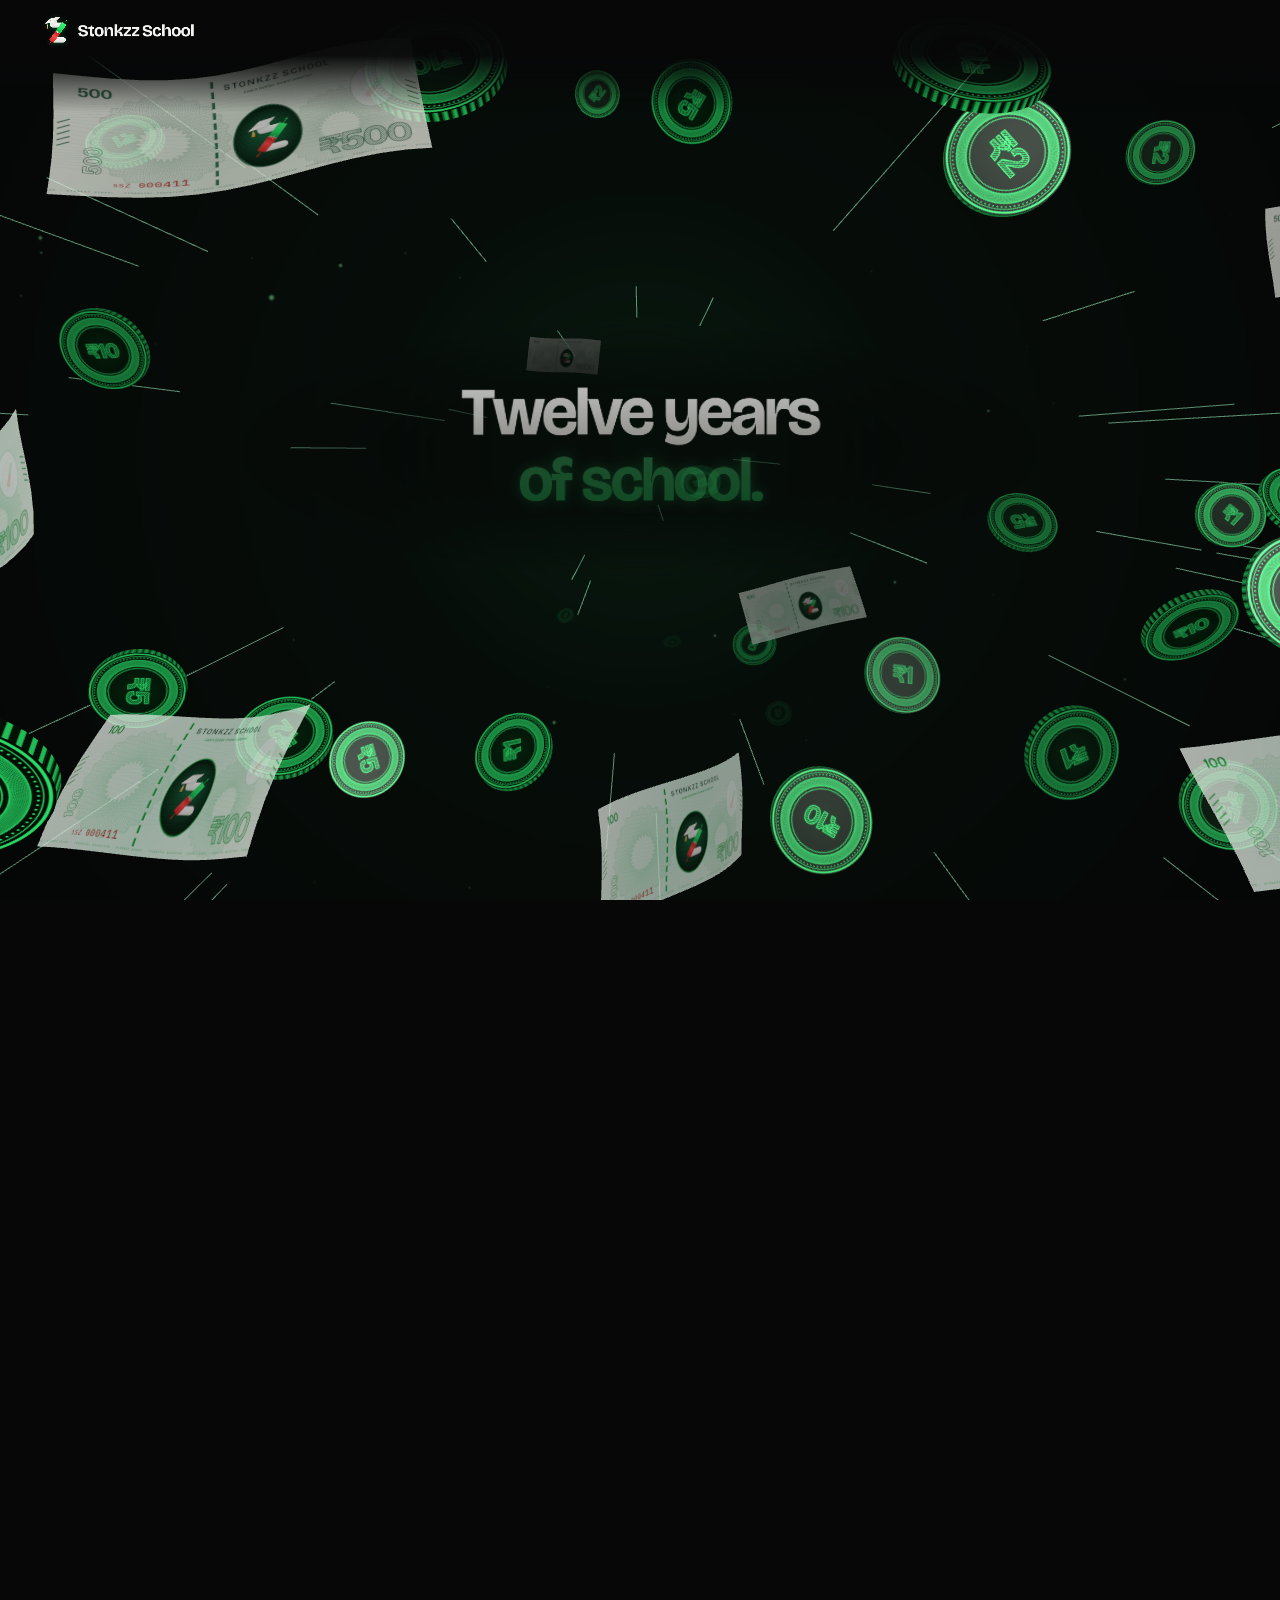
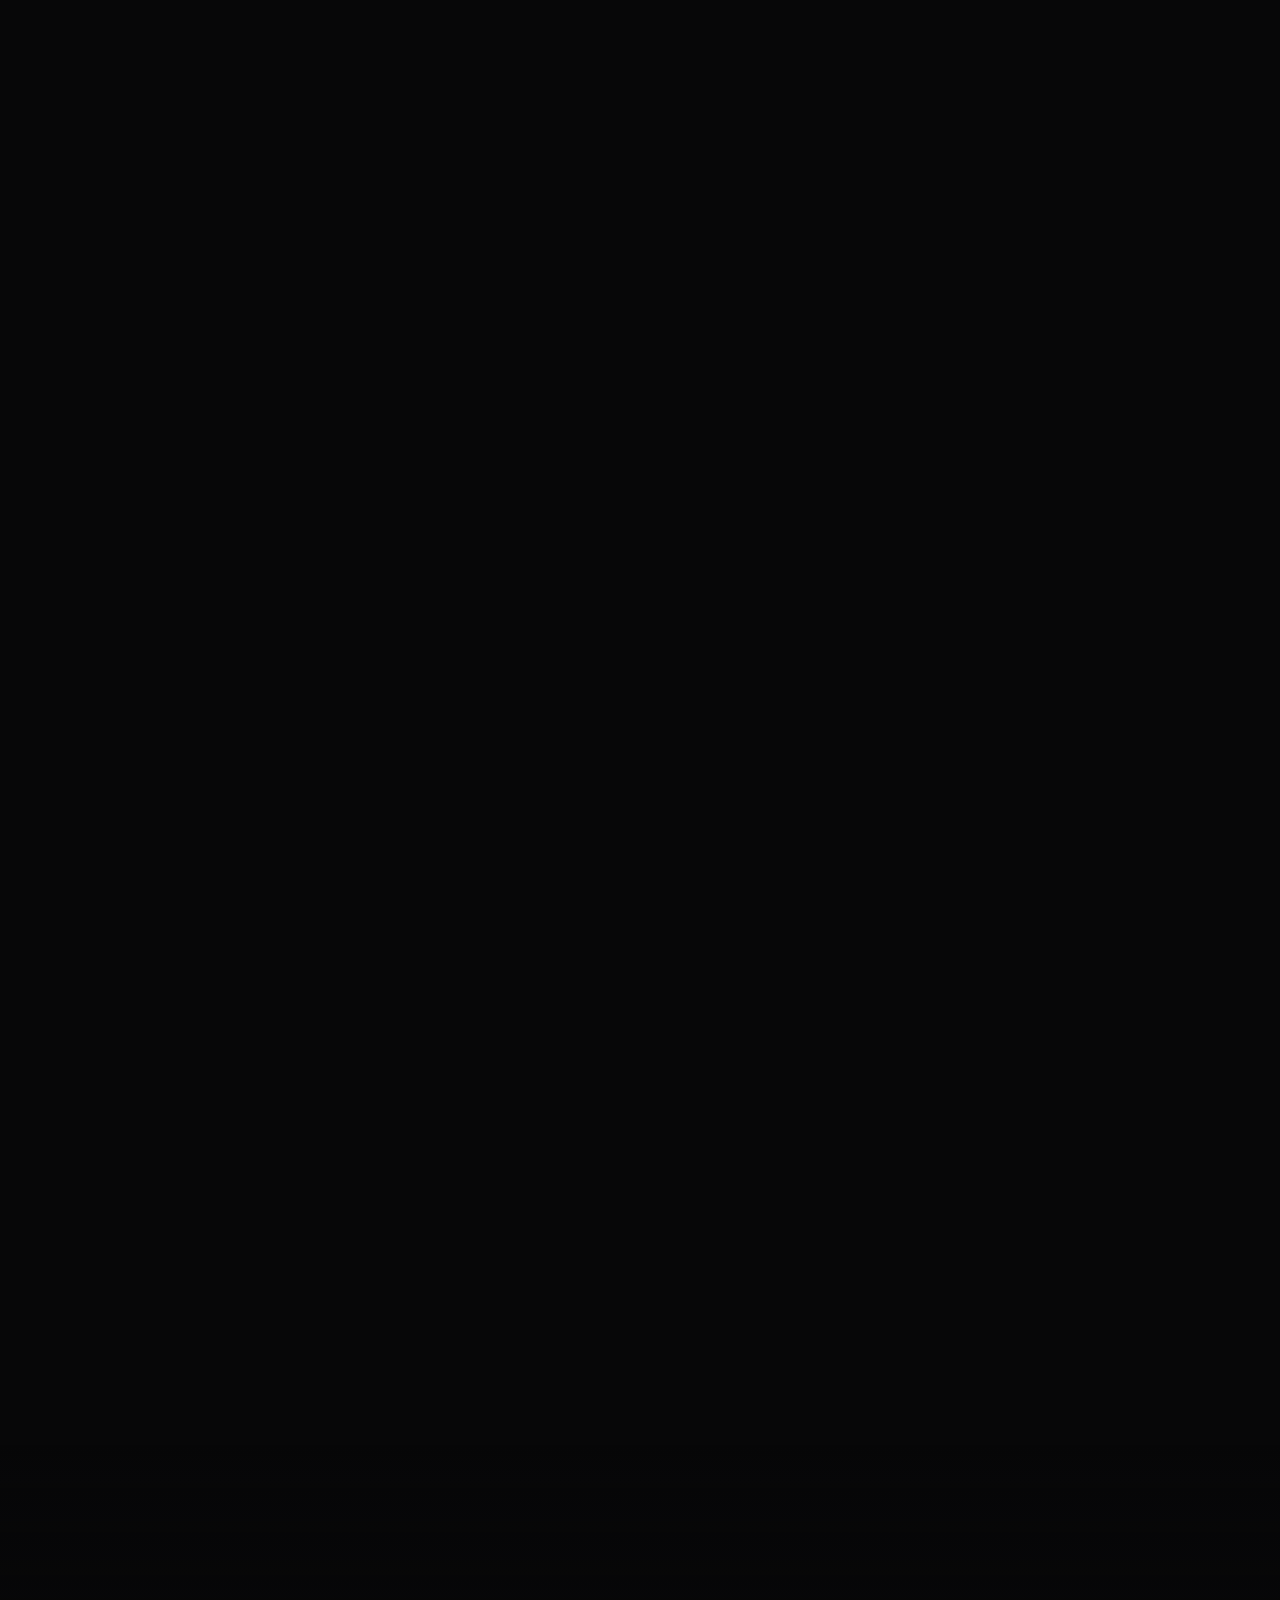
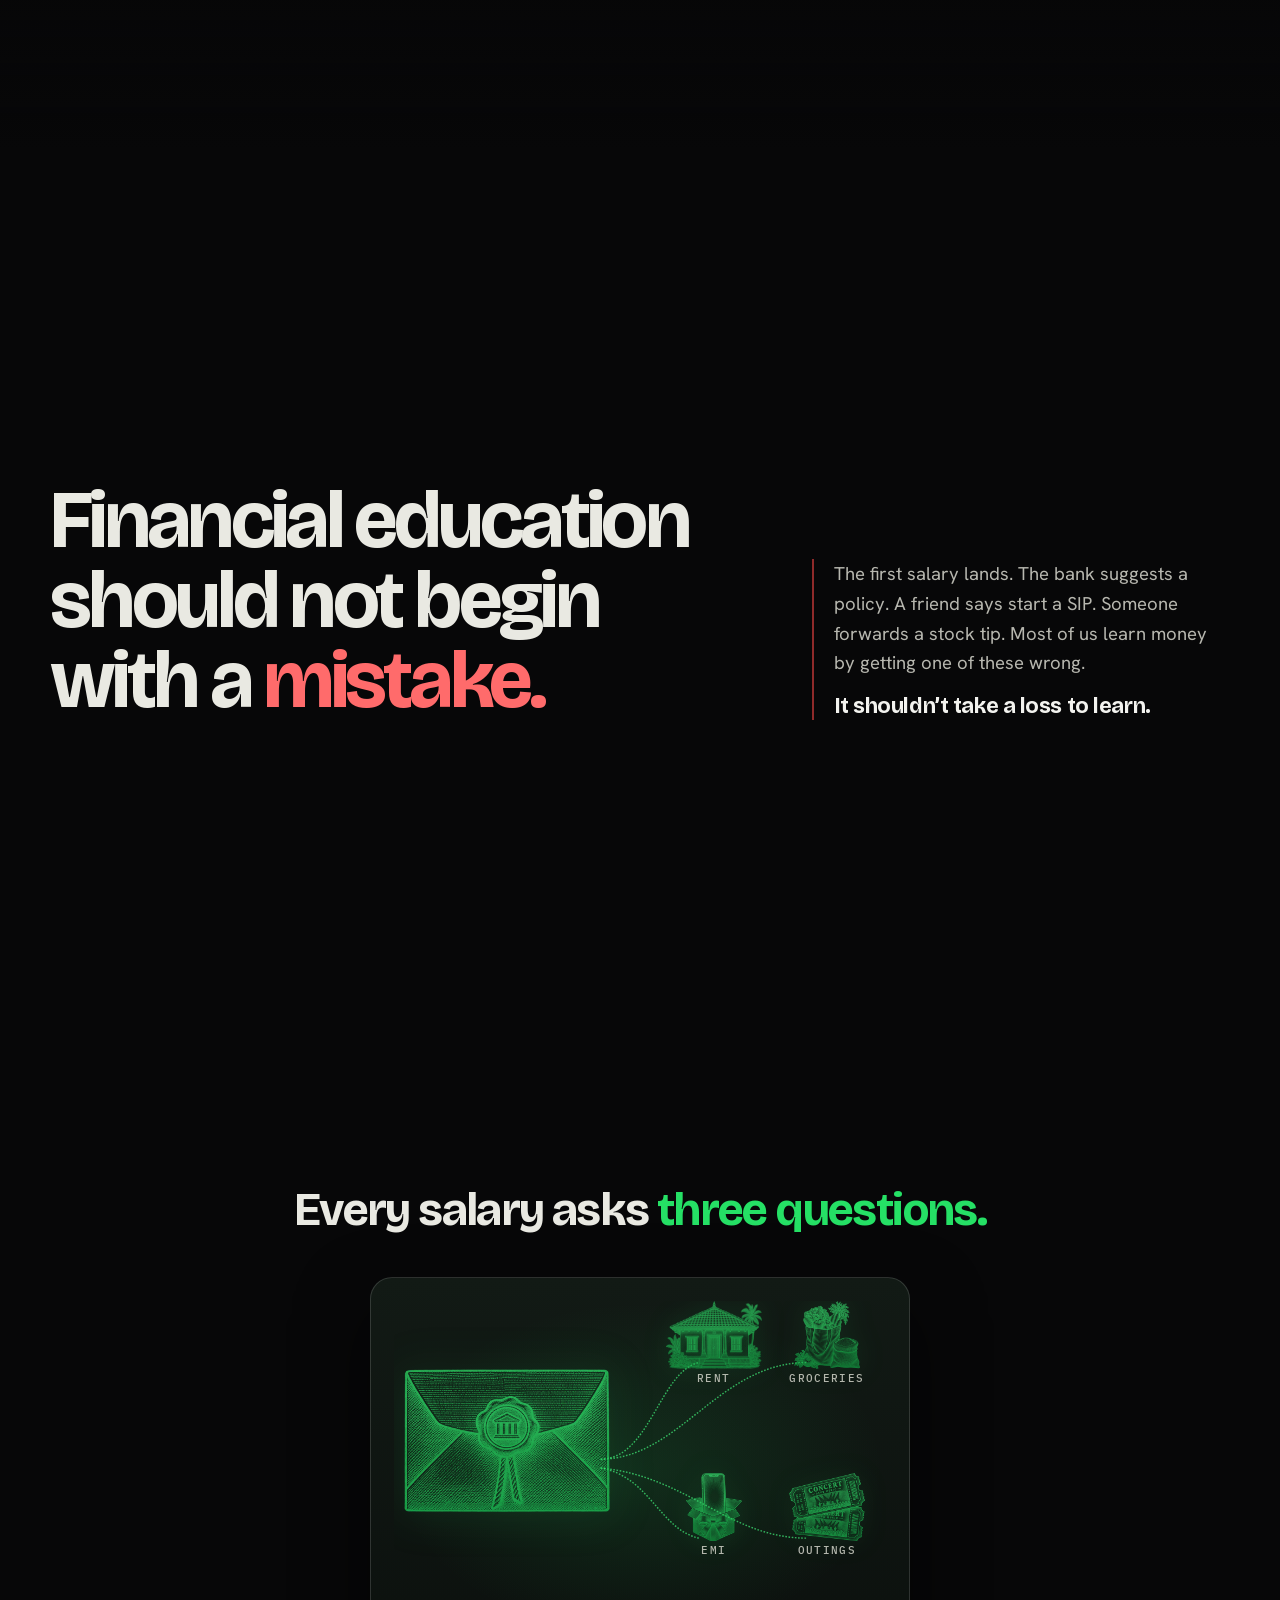
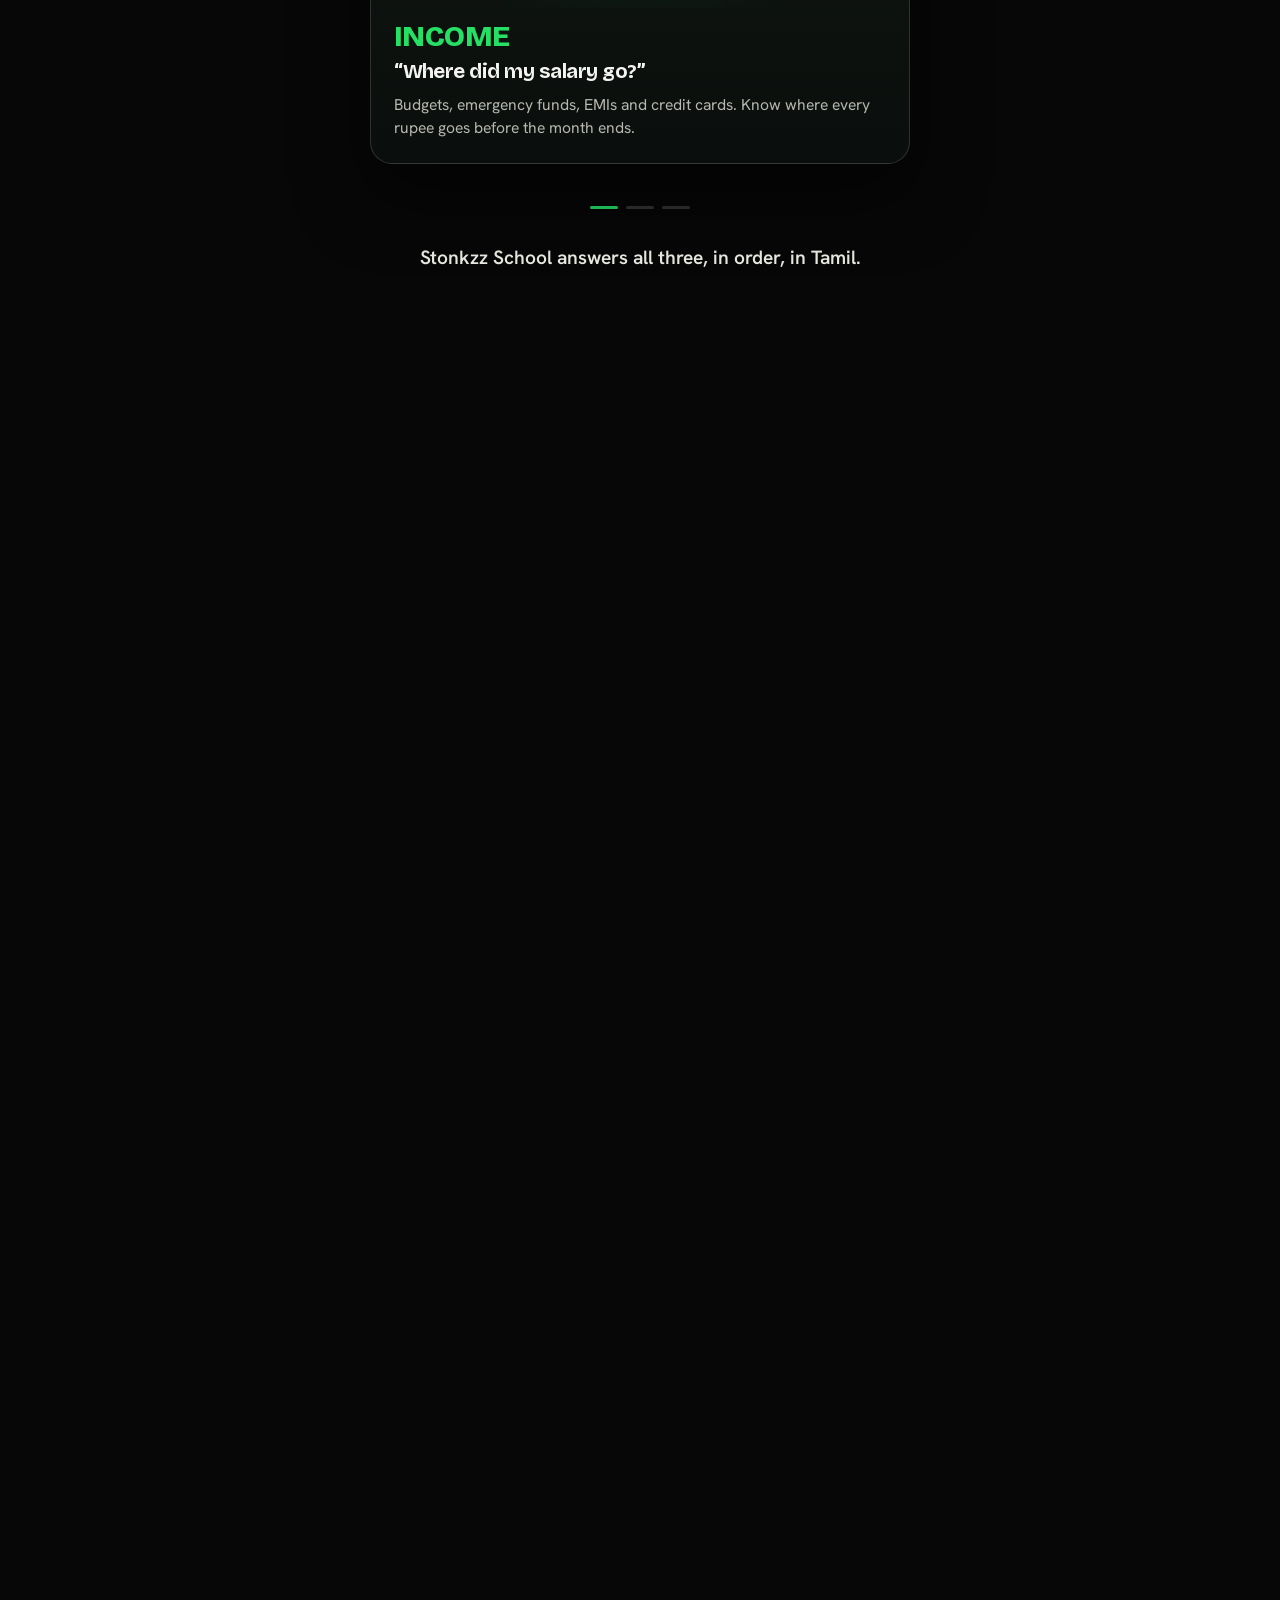
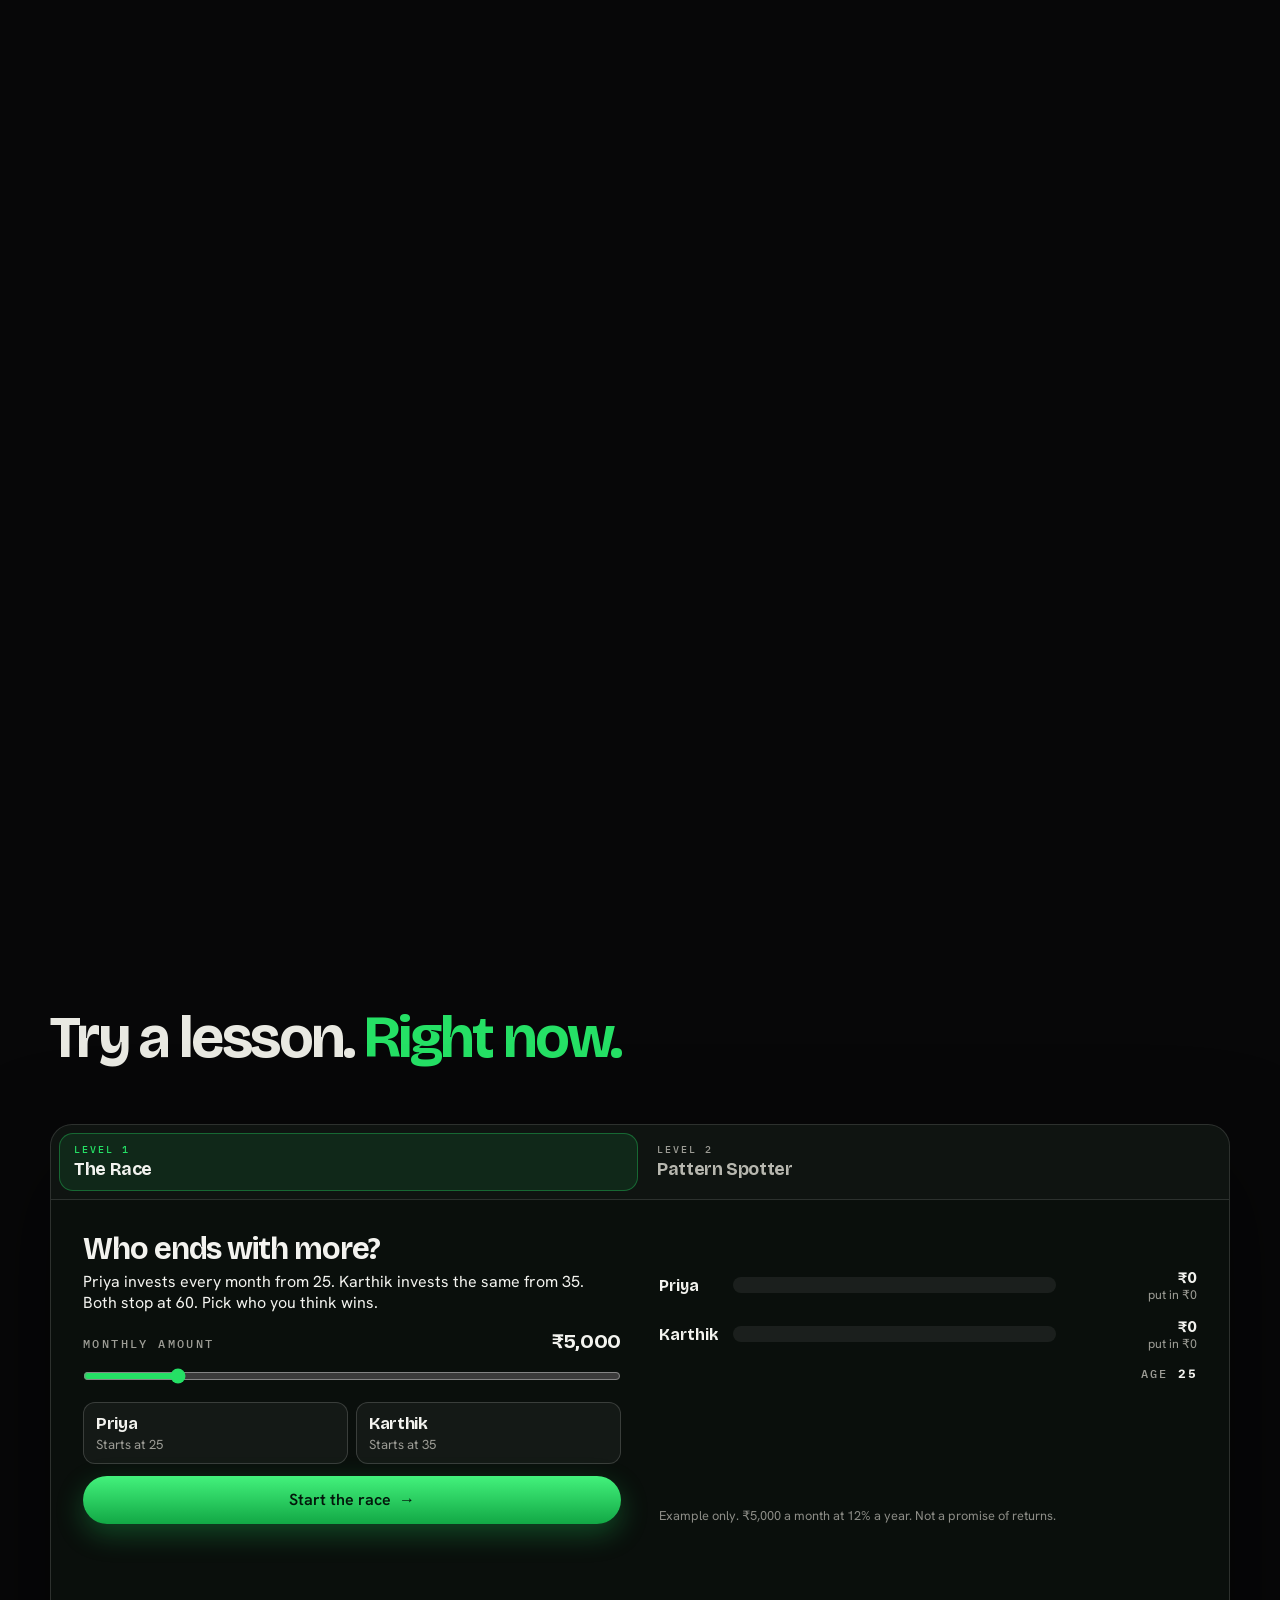
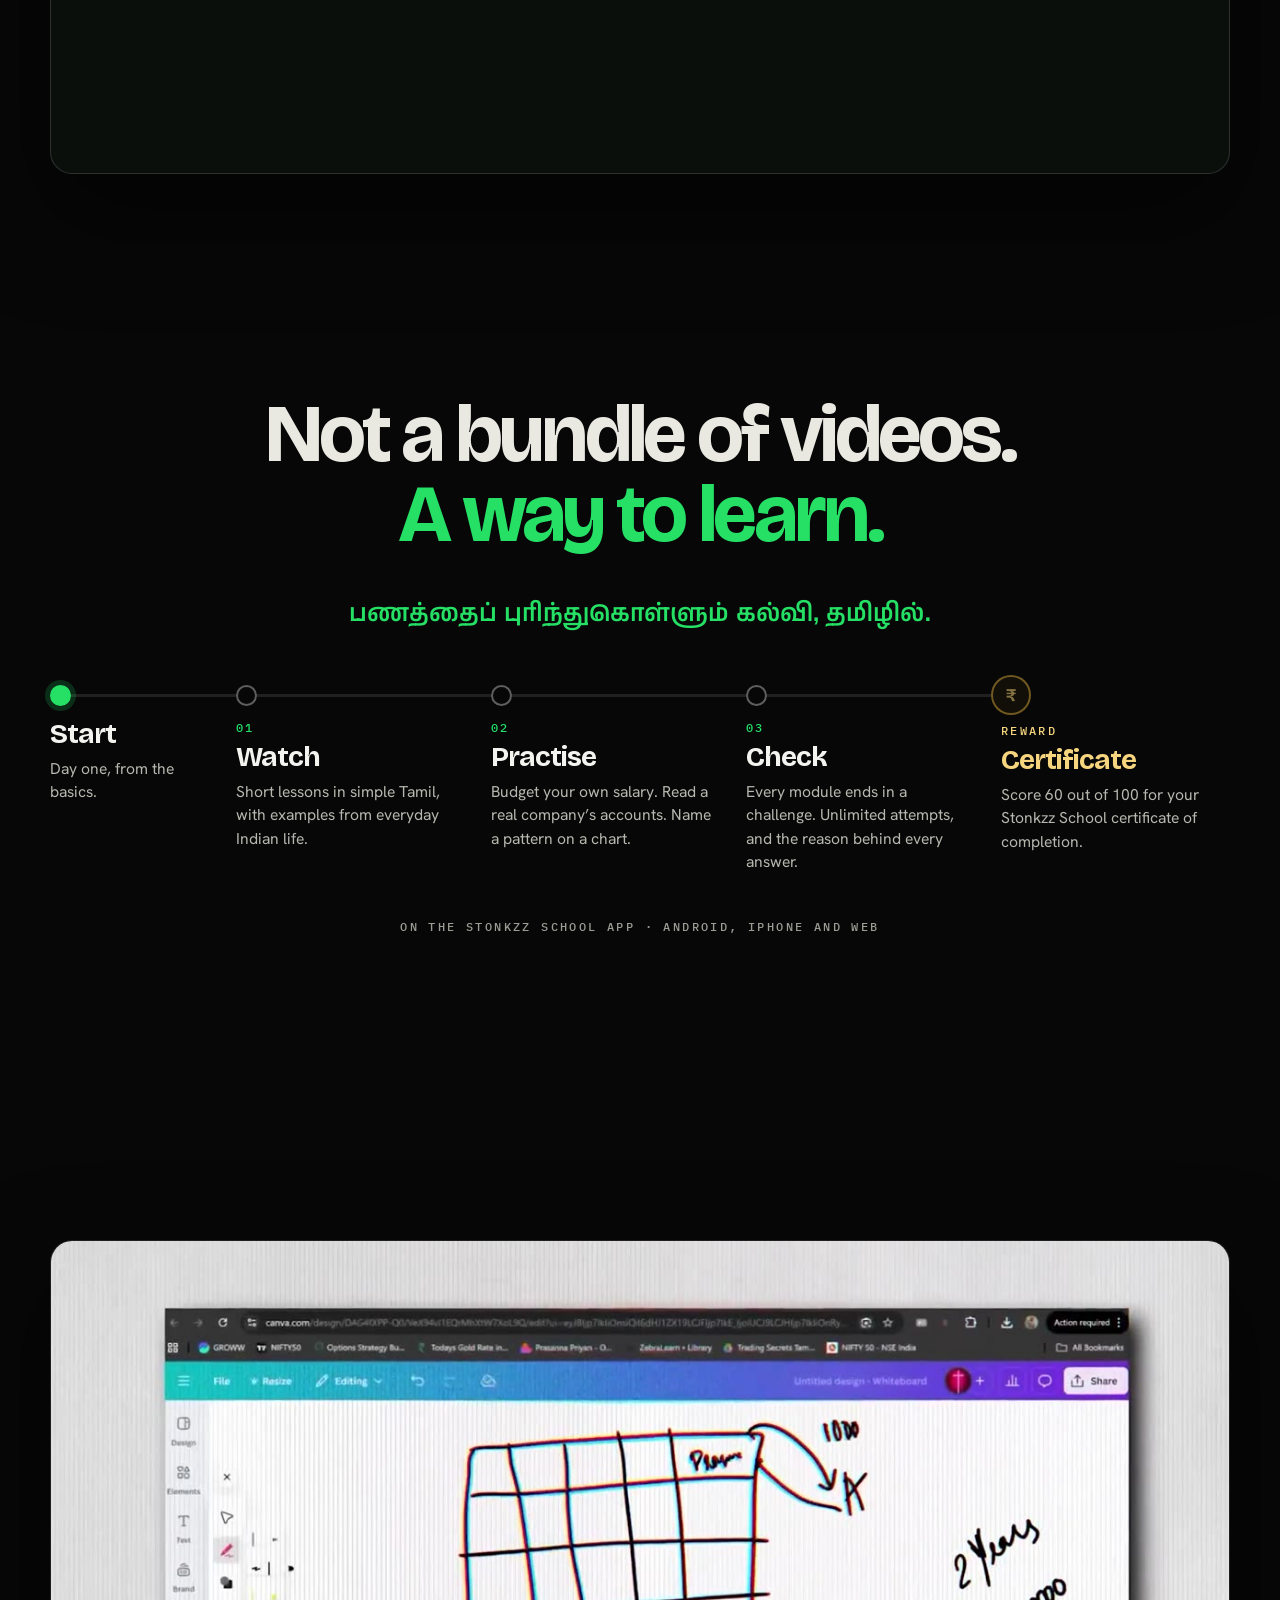
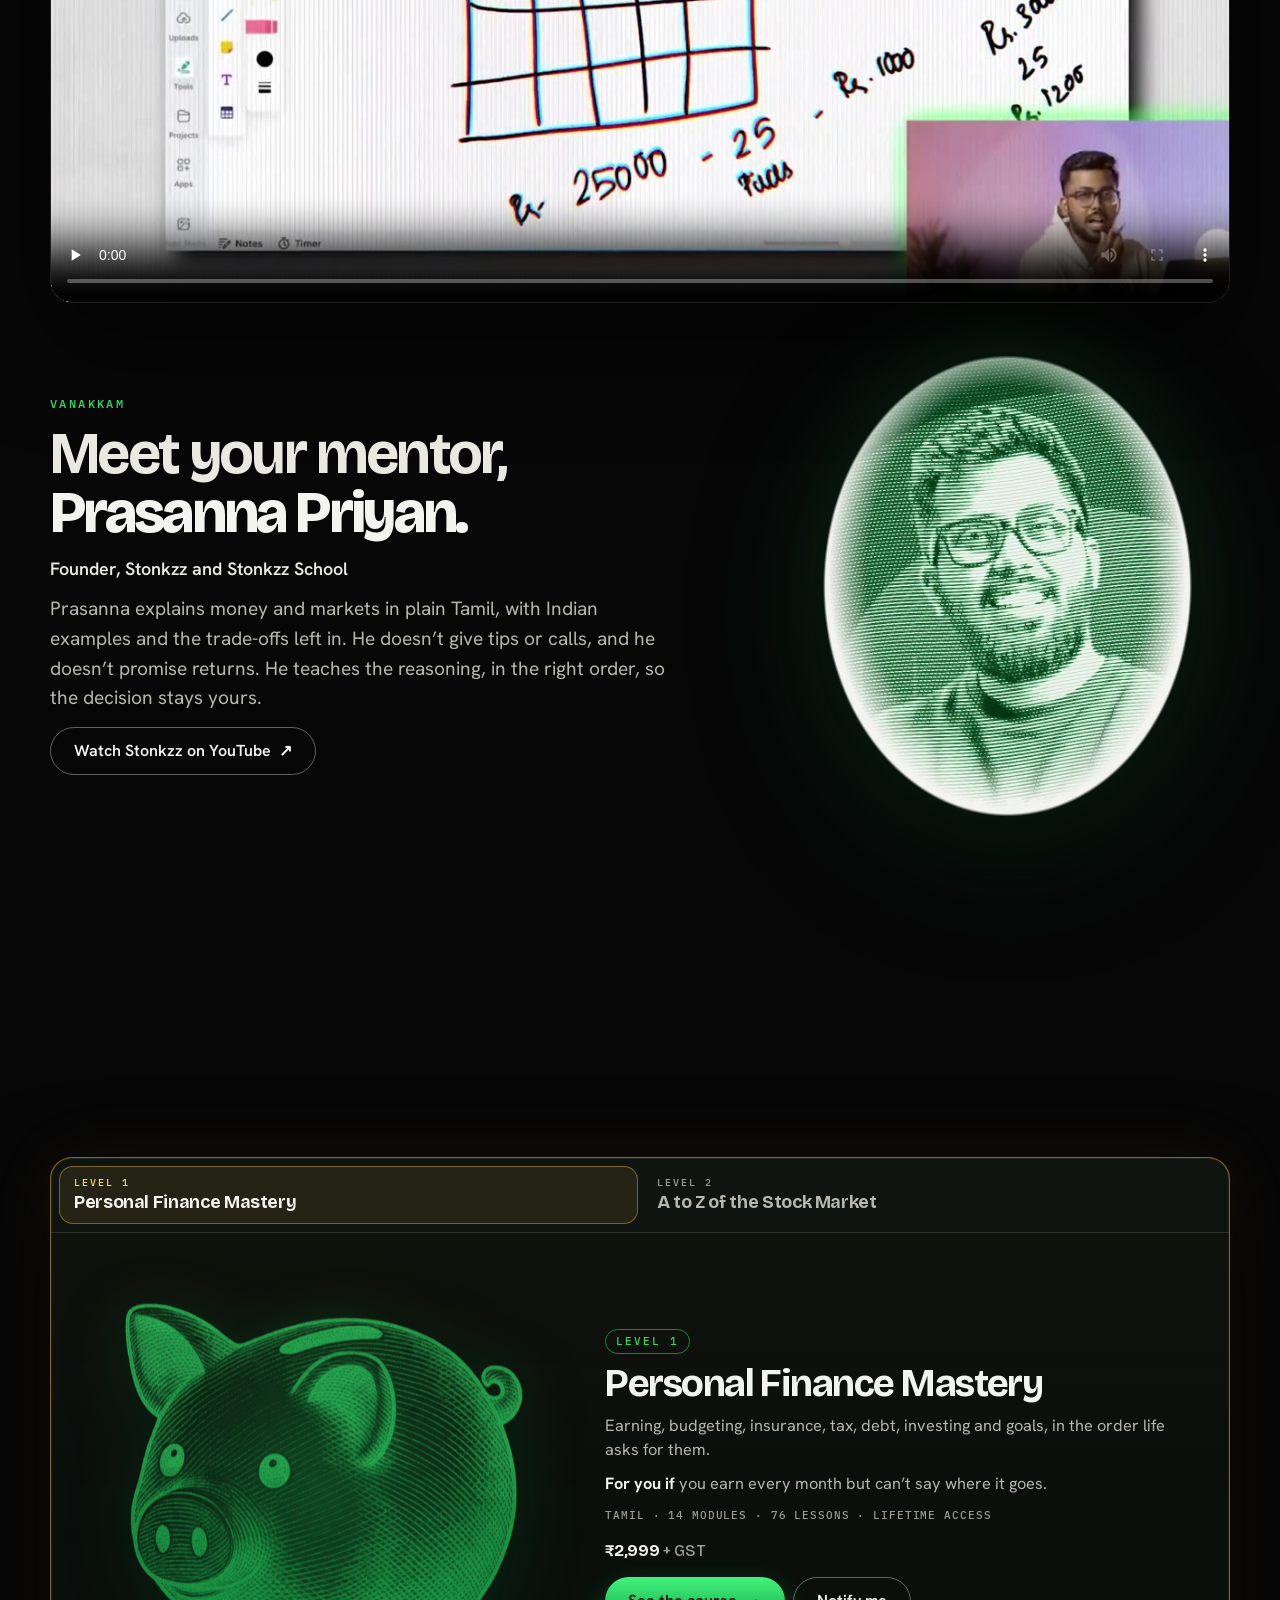
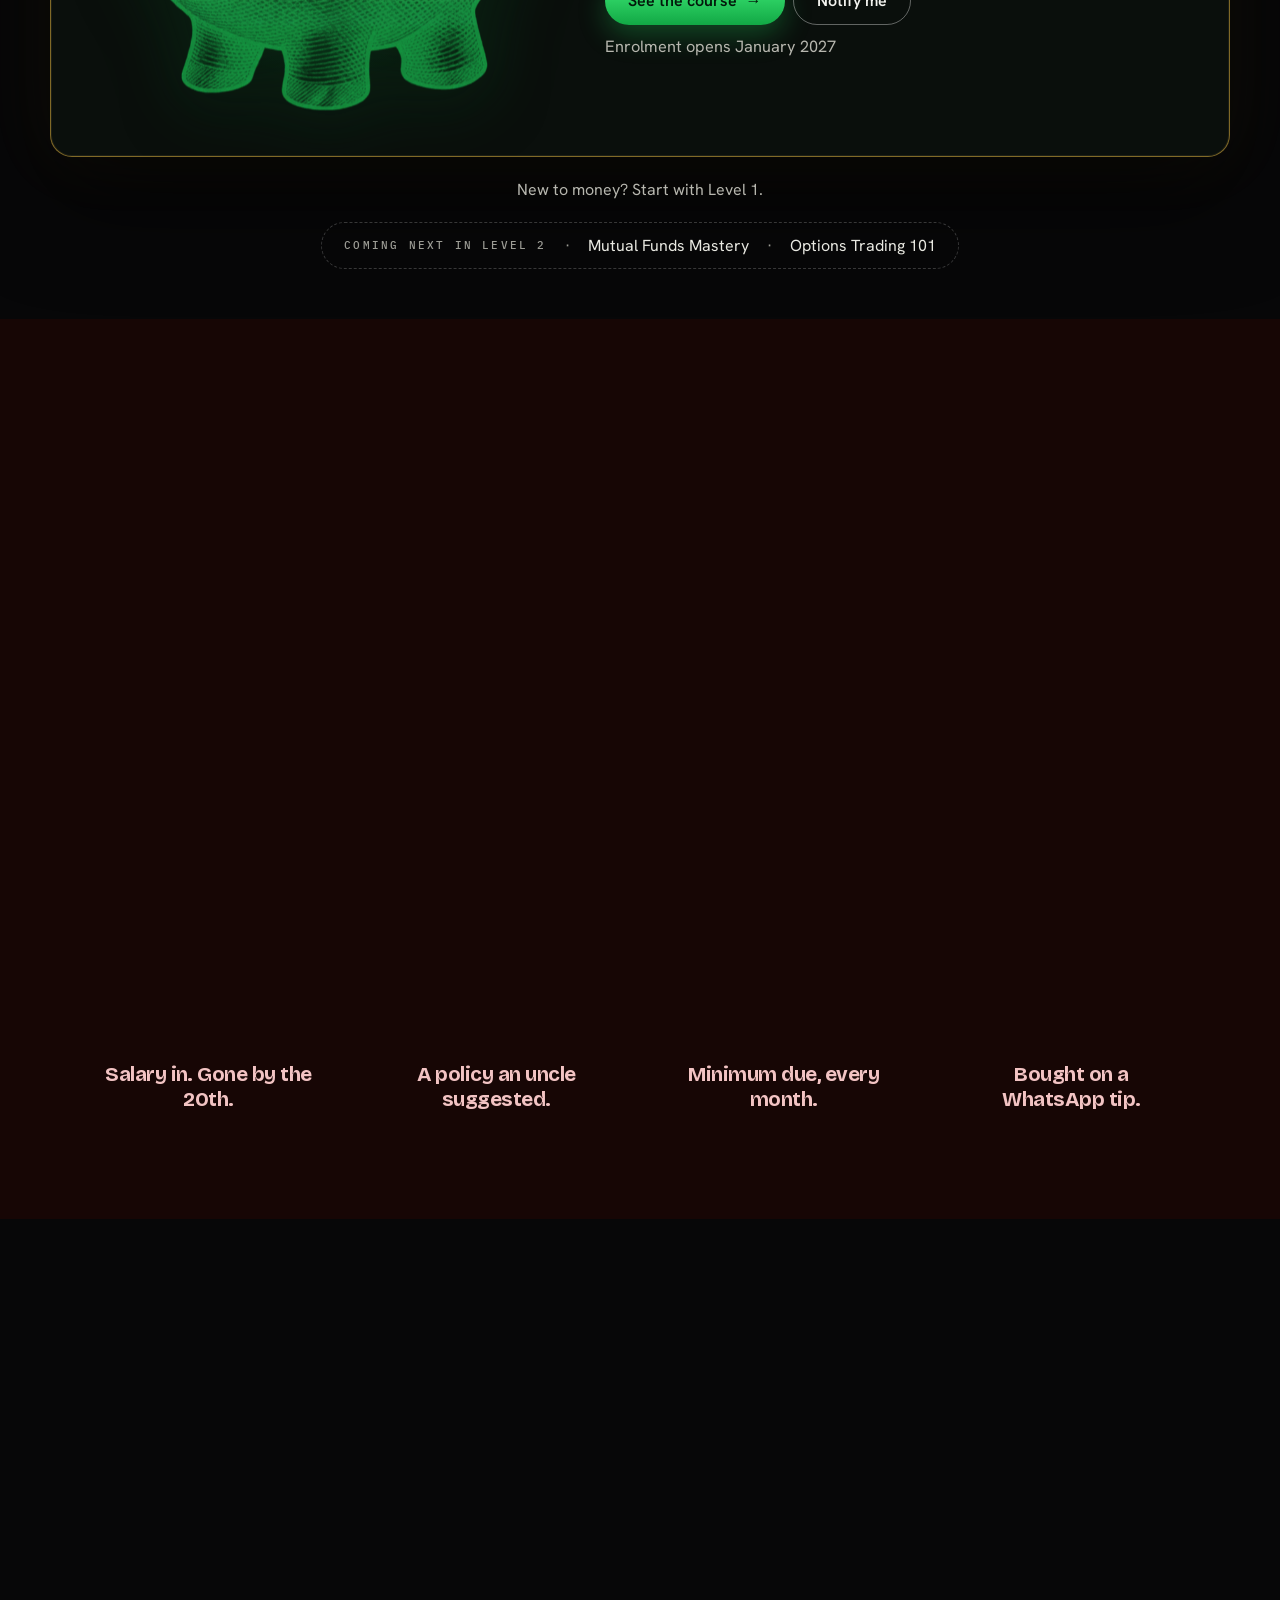
==== commit b800531c: "Homepage build 5: review fixes Opening line now "Hundreds of exams. Thousands of marks." and the mon" ====
--- a/index.html
+++ b/index.html
@@ -49,7 +49,7 @@
 <!-- the lines drawn inside the 3D scene, as text for screen readers and search -->
 <div class="sr" id="top">
   <h1>Stonkzz School</h1>
-  <p>Twelve years of school. We learnt to find the value of x.</p>
+  <p>Twelve years of school. Hundreds of exams. Thousands of marks.</p>
   <p>Nobody taught us how to manage money.</p>
   <p>That's what we want to change.</p>
 </div>
@@ -76,8 +76,8 @@
   <section class="qs" id="qs" aria-labelledby="h-qs">
     <div class="qpin">
       <h2 class="h2 rv" id="h-qs">Every salary asks <b>three questions.</b></h2>
-      <div class="qgrid">
-        <article class="qbox rv" style="--i:0">
+      <div class="qring"><div class="qspin">
+        <article class="qbox" style="--i:0">
           <div class="scene inc" aria-hidden="true">
             <svg class="flowlines" viewBox="0 0 100 70" preserveAspectRatio="none"><path d="M42 36 C52 36 54 16 62 14"/><path d="M42 36 C58 36 66 14 84 14"/><path d="M42 38 C52 40 54 52 62 54"/><path d="M42 38 C60 40 68 54 84 54"/></svg>
             <img class="s-env" src="assets/s-envelope.webp" alt="" loading="lazy">
@@ -90,7 +90,7 @@
           <h3>&ldquo;Where did my salary go?&rdquo;</h3>
           <p>Budgets, emergency funds, EMIs and credit cards. Know where every rupee goes before the month ends.</p>
         </article>
-        <article class="qbox rv" style="--i:1">
+        <article class="qbox" style="--i:1">
           <div class="scene pro" aria-hidden="true">
             <img class="s-umb" src="assets/s-umbrella.webp" alt="" loading="lazy">
             <figure style="--x:2%;--y:58%"><img src="assets/s-medicine.webp" alt="" loading="lazy"><figcaption>Health</figcaption></figure>
@@ -101,7 +101,7 @@
           <h3>&ldquo;What am I actually buying?&rdquo;</h3>
           <p>Health cover, life cover and tax. Know what a policy really gives you before you sign.</p>
         </article>
-        <article class="qbox rv" style="--i:2">
+        <article class="qbox" style="--i:2">
           <div class="scene inv" aria-hidden="true">
             <div class="beam"><i class="post"></i><div class="arm">
               <figure class="pan l"><img src="assets/s-phone.webp" alt="" loading="lazy"><figcaption>A forwarded tip</figcaption></figure>
@@ -112,7 +112,8 @@
           <h3>&ldquo;Why am I choosing this?&rdquo;</h3>
           <p>SIPs, funds and stocks, picked for a reason that&rsquo;s yours, not a forwarded tip.</p>
         </article>
-      </div>
+      </div></div>
+      <div class="qdots" aria-hidden="true"><i></i><i></i><i></i></div>
       <p class="qend rv">Stonkzz School answers all three, in order, in Tamil.</p>
     </div>
   </section>
@@ -120,44 +121,52 @@
   <!-- 2.3 · try a lesson -->
   <section class="sec try" id="try" aria-labelledby="h-try">
     <div class="tryhead">
-      <h2 class="disp rv" id="h-try">Try a lesson. <em class="g">Right now.</em></h2>
-      <p class="lede rv" style="--d:.1s">Two short games from inside the courses. Play one, or keep scrolling.</p>
-    </div>
-    <div class="games">
-      <div class="card glass race rv">
-        <p class="mono lab">Game 1 &middot; The Race</p>
-        <h3 class="ct">Who ends with more?</h3>
-        <p class="sub">Priya invests every month from 25. Karthik invests the same from 35. Both stop at 60. Pick who you think wins.</p>
-        <div class="row"><label class="mono" for="amt">Monthly amount</label><output id="amtOut" for="amt">&#8377;5,000</output></div>
-        <input type="range" id="amt" min="1000" max="25000" step="500" value="5000">
-        <div class="who">
-          <button type="button" data-who="priya" aria-pressed="false"><b>Priya</b><span>Starts at 25</span></button>
-          <button type="button" data-who="karthik" aria-pressed="false"><b>Karthik</b><span>Starts at 35</span></button>
-        </div>
-        <button type="button" class="btn" id="raceGo">Start the race <i>&rarr;</i></button>
-        <div class="lanes">
-          <div class="lane"><span class="nm">Priya</span><span class="bar"><i id="bP"></i></span><b id="vP">&#8377;0</b><small id="iP">put in &#8377;0</small></div>
-          <div class="lane"><span class="nm">Karthik</span><span class="bar"><i id="bK"></i></span><b id="vK">&#8377;0</b><small id="iK">put in &#8377;0</small></div>
-          <p class="mono age">Age <b id="ageV">25</b></p>
-        </div>
-        <div class="res" id="raceRes" aria-live="polite">
-          <p><b id="resHead">Priya ends with 3.4 times as much.</b><span>She invested for ten more years, and those first ten did most of the work. That&rsquo;s compounding.</span></p>
-        </div>
-        <p class="fine" id="raceFine">Example only. &#8377;5,000 a month at 12% a year. Not a promise of returns.</p>
-      </div>
-      <div class="card glass pgame rv" style="--d:.12s">
-        <p class="mono lab">Game 2 &middot; Pattern Spotter</p>
-        <h3 class="ct">Can you name the shape?</h3>
-        <p class="sub">A practice chart draws itself, week by week. Name the pattern before it finishes. This is the same game you play in the Stock Market course.</p>
+      <h2 class="h1 rv" id="h-try">Try a lesson. <em>Right now.</em></h2>
+      <p class="lede left rv" style="--d:.1s">Two short games from inside the courses. Play one, or keep scrolling.</p>
+    </div>
+    <div class="win rv" id="gwin">
+      <div class="tabs" role="tablist" aria-label="Games">
+        <button type="button" role="tab" id="tab-race" aria-controls="p-race" aria-selected="true"><span class="mono">Level 1</span>The Race</button>
+        <button type="button" role="tab" id="tab-pat" aria-controls="p-pat" aria-selected="false" tabindex="-1"><span class="mono">Level 2</span>Pattern Spotter</button>
+      </div>
+      <div class="panel2 race" role="tabpanel" id="p-race" aria-labelledby="tab-race">
+        <div class="rcol">
+          <h3 class="ct">Who ends with more?</h3>
+          <p class="sub">Priya invests every month from 25. Karthik invests the same from 35. Both stop at 60. Pick who you think wins.</p>
+          <div class="row"><label class="mono" for="amt">Monthly amount</label><output id="amtOut" for="amt">&#8377;5,000</output></div>
+          <input type="range" id="amt" min="1000" max="25000" step="500" value="5000">
+          <div class="who">
+            <button type="button" data-who="priya" aria-pressed="false"><b>Priya</b><span>Starts at 25</span></button>
+            <button type="button" data-who="karthik" aria-pressed="false"><b>Karthik</b><span>Starts at 35</span></button>
+          </div>
+          <button type="button" class="btn" id="raceGo">Start the race <i>&rarr;</i></button>
+        </div>
+        <div class="rcol">
+          <div class="lanes">
+            <div class="lane"><span class="nm">Priya</span><span class="bar"><i id="bP"></i></span><b id="vP">&#8377;0</b><small id="iP">put in &#8377;0</small></div>
+            <div class="lane"><span class="nm">Karthik</span><span class="bar"><i id="bK"></i></span><b id="vK">&#8377;0</b><small id="iK">put in &#8377;0</small></div>
+            <p class="mono age">Age <b id="ageV">25</b></p>
+          </div>
+          <div class="res" id="raceRes" aria-live="polite">
+            <p><b id="resHead">Priya ends with 3.4 times as much.</b><span>She invested for ten more years, and those first ten did most of the work. That&rsquo;s compounding.</span></p>
+          </div>
+          <p class="fine" id="raceFine">Example only. &#8377;5,000 a month at 12% a year. Not a promise of returns.</p>
+        </div>
+      </div>
+      <div class="panel2 pgame" role="tabpanel" id="p-pat" aria-labelledby="tab-pat" hidden>
         <div class="gbox" id="gameBox">
-          <svg class="gprev" viewBox="0 0 400 220" aria-hidden="true">
-            <g class="grid"><path d="M0 40H400M0 90H400M0 140H400M0 190H400"/></g>
-            <path class="gline" d="M10 180 L55 150 L90 110 L120 135 L160 70 L200 120 L235 105 L270 140 L300 128 L340 175 L390 200"/>
-            <path class="gneck" d="M110 132 L310 132"/>
-          </svg>
-          <button type="button" class="btn" id="gamePlay">Play the game <i>&rarr;</i></button>
-        </div>
-        <p class="fine">Practice charts, not real stocks. Not a prediction.</p>
+          <div class="gcover">
+            <h3 class="ct">Can you name the shape?</h3>
+            <p class="sub">A practice chart draws itself, week by week. Name the pattern before it finishes. It&rsquo;s the same game you play in the Stock Market course.</p>
+            <svg class="gprev" viewBox="0 0 400 220" aria-hidden="true">
+              <g class="grid"><path d="M0 40H400M0 90H400M0 140H400M0 190H400"/></g>
+              <path class="gline" d="M10 180 L55 150 L90 110 L120 135 L160 70 L200 120 L235 105 L270 140 L300 128 L340 175 L390 200"/>
+              <path class="gneck" d="M110 132 L310 132"/>
+            </svg>
+            <button type="button" class="btn" id="gamePlay">Play the game <i>&rarr;</i></button>
+            <p class="fine">Practice charts, not real stocks. Not a prediction.</p>
+          </div>
+        </div>
       </div>
     </div>
   </section>
@@ -173,7 +182,7 @@
         <li class="stop" data-at=".25"><i class="dot"></i><span class="mono">01</span><b>Watch</b><p>Short lessons in simple Tamil, with examples from everyday Indian life.</p></li>
         <li class="stop" data-at=".5"><i class="dot"></i><span class="mono">02</span><b>Practise</b><p>Budget your own salary. Read a real company&rsquo;s accounts. Name a pattern on a chart.</p></li>
         <li class="stop" data-at=".75"><i class="dot"></i><span class="mono">03</span><b>Check</b><p>Every module ends in a challenge. Unlimited attempts, and the reason behind every answer.</p></li>
-        <li class="stop gold" data-at=".999"><i class="dot"></i><span class="mono">Reward</span><b>Certificate</b><p>Score 60 out of 100 for your Stonkzz School certificate of completion.</p></li>
+        <li class="stop gold" data-at=".999"><i class="dot coin">&#8377;</i><span class="mono">Reward</span><b>Certificate</b><p>Score 60 out of 100 for your Stonkzz School certificate of completion.</p></li>
       </ol>
     </div>
     <p class="mono appline rv">On the Stonkzz School app &middot; Android, iPhone and web</p>
@@ -182,44 +191,51 @@
   <!-- 2.5 · trailer, then the teacher -->
   <section class="sec teacher" id="teacher" aria-labelledby="h-teacher">
     <div class="vid rv"><video src="assets/teacher.mp4" poster="assets/teacher-poster.jpg" controls playsinline preload="none" aria-label="A short teaching clip from Stonkzz with Prasanna Priyan"></video></div>
-    <div class="who3">
-      <div class="rv">
-        <p class="mono" id="h-teacher">Meet your teacher</p>
-        <h2 class="name">Prasanna Priyan</h2>
+    <div class="mentor">
+      <div class="mtext rv">
+        <p class="mono" id="h-teacher">Vanakkam</p>
+        <h2 class="mh">Meet your mentor, <b>Prasanna Priyan.</b></h2>
         <p class="role">Founder, Stonkzz and Stonkzz School</p>
-      </div>
-      <div class="rv" style="--d:.1s">
         <p class="lede left">Prasanna explains money and markets in plain Tamil, with Indian examples and the trade-offs left in. He doesn&rsquo;t give tips or calls, and he doesn&rsquo;t promise returns. He teaches the reasoning, in the right order, so the decision stays yours.</p>
         <a class="btn ghost" href="https://www.youtube.com/@stonkzz-bg" target="_blank" rel="noopener">Watch Stonkzz on YouTube <i>&nearr;</i></a>
       </div>
+      <figure class="mpic rv" style="--d:.12s"><img src="assets/mentor.webp" alt="Prasanna Priyan, drawn in the Stonkzz engraved style" width="420" height="525" loading="lazy"></figure>
     </div>
   </section>
 
   <!-- 2.6 · the courses -->
   <section class="sec courses" id="courses" aria-labelledby="h-courses">
-    <h2 class="disp c rv" id="h-courses">Start with Level 1. <em class="gd">Go deeper with Level 2.</em></h2>
-    <div class="cgrid">
-      <article class="course rv">
+    <h2 class="disp c rv" id="h-courses">Start with Level 1. <em class="g">Go deeper with Level 2.</em></h2>
+    <div class="win gold rv" id="cwin">
+      <div class="tabs" role="tablist" aria-label="Courses">
+        <button type="button" role="tab" id="tab-pf" aria-controls="p-pf" aria-selected="true"><span class="mono">Level 1</span>Personal Finance Mastery</button>
+        <button type="button" role="tab" id="tab-sm" aria-controls="p-sm" aria-selected="false" tabindex="-1"><span class="mono">Level 2</span>A to Z of the Stock Market</button>
+      </div>
+      <article class="panel2 course" role="tabpanel" id="p-pf" aria-labelledby="tab-pf">
         <div class="art3" aria-hidden="true"><i class="halo"></i><img src="assets/c-piggy.webp" alt="" width="640" height="656" loading="lazy"></div>
-        <span class="lvl">Level 1</span>
-        <h3>Personal Finance Mastery</h3>
-        <p>Earning, budgeting, insurance, tax, debt, investing and goals, in the order life asks for them.</p>
-        <p class="fy"><b>For you if</b> you earn every month but can&rsquo;t say where it goes.</p>
-        <p class="mono meta">Tamil &middot; 14 modules &middot; 76 lessons &middot; Lifetime access</p>
-        <p class="price">&#8377;2,999 <small>+ GST</small></p>
-        <div class="cbtns"><a class="btn" href="#" data-pending="The Personal Finance course page">See the course <i>&rarr;</i></a><a class="btn ghost" href="#" data-pending="The Notify me sign-up">Notify me</a></div>
-        <p class="opens">Enrolment opens January 2027</p>
+        <div class="cinfo">
+          <span class="lvl">Level 1</span>
+          <h3>Personal Finance Mastery</h3>
+          <p>Earning, budgeting, insurance, tax, debt, investing and goals, in the order life asks for them.</p>
+          <p class="fy"><b>For you if</b> you earn every month but can&rsquo;t say where it goes.</p>
+          <p class="mono meta">Tamil &middot; 14 modules &middot; 76 lessons &middot; Lifetime access</p>
+          <p class="price">&#8377;2,999 <small>+ GST</small></p>
+          <div class="cbtns"><a class="btn" href="#" data-pending="The Personal Finance course page">See the course <i>&rarr;</i></a><a class="btn ghost" href="#" data-pending="The Notify me sign-up">Notify me</a></div>
+          <p class="opens">Enrolment opens January 2027</p>
+        </div>
       </article>
-      <article class="course rv" style="--d:.1s">
+      <article class="panel2 course" role="tabpanel" id="p-sm" aria-labelledby="tab-sm" hidden>
         <div class="art3 wide" aria-hidden="true"><i class="halo"></i><img src="assets/c-bullbear.webp" alt="" width="760" height="497" loading="lazy"></div>
-        <span class="lvl gold">Level 2</span>
-        <h3>A to Z of the Stock Market</h3>
-        <p>How the market works, how to study a business, how to read a chart and how to manage risk.</p>
-        <p class="fy"><b>For you if</b> your basics are sorted and you want to understand the market before you put money in.</p>
-        <p class="mono meta">Tamil &middot; 15 modules &middot; 81 lessons &middot; Lifetime access</p>
-        <p class="price">&#8377;4,999 <small>+ GST</small></p>
-        <div class="cbtns"><a class="btn" href="#" data-pending="The Stock Market course page">See the course <i>&rarr;</i></a><a class="btn ghost" href="#" data-pending="The Notify me sign-up">Notify me</a></div>
-        <p class="opens">Enrolment opens January 2027</p>
+        <div class="cinfo">
+          <span class="lvl gold">Level 2</span>
+          <h3>A to Z of the Stock Market</h3>
+          <p>How the market works, how to study a business, how to read a chart and how to manage risk.</p>
+          <p class="fy"><b>For you if</b> your basics are sorted and you want to understand the market before you put money in.</p>
+          <p class="mono meta">Tamil &middot; 15 modules &middot; 81 lessons &middot; Lifetime access</p>
+          <p class="price">&#8377;4,999 <small>+ GST</small></p>
+          <div class="cbtns"><a class="btn" href="#" data-pending="The Stock Market course page">See the course <i>&rarr;</i></a><a class="btn ghost" href="#" data-pending="The Notify me sign-up">Notify me</a></div>
+          <p class="opens">Enrolment opens January 2027</p>
+        </div>
       </article>
     </div>
     <p class="aside rv">New to money? Start with Level 1.</p>
@@ -252,11 +268,11 @@
   <!-- 2.9 · questions -->
   <section class="sec faq" id="faq" aria-labelledby="h-faq">
     <div class="fgrid">
-      <h2 class="disp rv" id="h-faq">Questions? <em class="g">Clear answers.</em></h2>
+      <div class="fhead rv"><h2 class="disp" id="h-faq">Questions? <em class="g">Clear answers.</em></h2><p class="lede left">Everything people ask before they join, answered here.</p></div>
       <div class="acc rv">
         <details open><summary>I&rsquo;m new to money. Where do I start?</summary><p>Personal Finance Mastery. It sets up your money basics before you get to the stock market.</p></details>
         <details><summary>Do I need to buy both courses?</summary><p>No. Each course is bought on its own, and there&rsquo;s no bundle right now.</p></details>
-        <details><summary>Are the lessons in Tamil?</summary><p>Yes, every lesson, with Indian examples. The app and site work in Tamil and English.</p></details>
+        <details><summary>Are the lessons in Tamil?</summary><p>Yes. Every lesson is taught in Tamil, with Indian examples. This website is in English.</p></details>
         <details><summary>When can I start?</summary><p>Enrolment opens in January 2027. Once you&rsquo;ve paid, log in to the Stonkzz School app with your phone number and start straight away. Access is lifetime, updates included.</p></details>
         <details><summary>Can I learn on my phone?</summary><p>Yes, on Android, iPhone or the web.</p></details>
         <details><summary>Do I get a certificate?</summary><p>Yes. Score 60 out of 100 across the module challenges and the final assessment for a Stonkzz School certificate of completion. It isn&rsquo;t a NISM, SEBI or other official qualification.</p></details>
--- a/css/journey.css
+++ b/css/journey.css
@@ -89,8 +89,7 @@
 /* 2.2 three questions: the section holds still on a wide screen while the boxes arrive */
 .qs{position:relative;height:260vh}
 .qpin{position:sticky;top:0;min-height:100vh;min-height:100svh;display:grid;align-content:center;justify-items:center;gap:clamp(22px,4vh,40px);padding:96px var(--px) 40px}
-.qgrid{display:grid;grid-template-columns:repeat(3,1fr);gap:clamp(14px,1.8vw,24px);width:100%;max-width:1220px}
-.qbox{border:1px solid var(--line);border-radius:20px;background:linear-gradient(180deg,rgba(18,26,21,.85),rgba(9,13,11,.85));padding:clamp(16px,1.8vw,24px);display:flex;flex-direction:column;gap:8px;transition-delay:0s}
+.qbox{border:1px solid rgba(255,255,255,.14);border-radius:22px;background:linear-gradient(180deg,#121a15,#0a0e0c);padding:clamp(16px,1.8vw,24px);display:flex;flex-direction:column;gap:8px;box-shadow:0 30px 70px rgba(0,0,0,.55)}
 .qbox .qn{font:800 clamp(1.5rem,2.3vw,2.1rem)/1 "Bricolage Grotesque",sans-serif;letter-spacing:-.02em;text-transform:uppercase;color:var(--g);margin-top:6px}
 .qbox h3{font:700 clamp(1.15rem,1.6vw,1.4rem)/1.2 "Bricolage Grotesque",sans-serif;letter-spacing:-.025em;color:var(--paper)}
 .qbox p:last-child{color:var(--muted2);font-size:.98rem;line-height:1.5}
@@ -193,8 +192,6 @@
 .who3 .btn{margin-top:20px}
 
 /* 2.6 the courses: gold, because this is the offer */
-.cgrid{display:grid;grid-template-columns:1fr 1fr;gap:clamp(14px,2.4vw,28px);width:100%;max-width:1120px}
-.course{position:relative;padding:clamp(20px,2.6vw,30px);display:flex;flex-direction:column;align-items:flex-start;gap:10px;border-radius:22px;background:linear-gradient(180deg,rgba(28,24,12,.55),rgba(10,12,10,.92) 46%);border:1px solid rgba(226,178,62,.5);box-shadow:0 0 0 1px rgba(246,213,126,.08) inset,0 30px 80px rgba(0,0,0,.5),0 0 60px rgba(226,178,62,.08)}
 .course h3{font:700 clamp(1.6rem,2.8vw,2.2rem)/1.04 "Bricolage Grotesque",sans-serif;letter-spacing:-.04em}
 .course p{color:var(--muted2);font-size:1rem;line-height:1.5}
 .course .fy b{color:var(--paper)}
@@ -206,7 +203,7 @@
 .opens a{color:var(--gold1)}
 .lvl{display:inline-block;font:500 11px/1 "IBM Plex Mono",monospace;letter-spacing:.18em;text-transform:uppercase;color:var(--g);border:1px solid rgba(37,224,101,.55);border-radius:99px;padding:6px 10px}
 .lvl.gold{color:var(--gold1);border-color:rgba(226,178,62,.65);background:rgba(226,178,62,.08)}
-.art3{position:relative;align-self:stretch;height:clamp(210px,23vw,270px);display:grid;place-items:center;perspective:700px;margin-bottom:4px}
+.art3{position:relative;align-self:stretch;min-height:200px;display:grid;place-items:center;perspective:700px}
 .art3 img{position:absolute;left:0;right:0;top:4%;margin:0 auto;width:auto;height:92%;max-width:82%;object-fit:contain;transform:translate3d(var(--x,0),var(--y,0),0) rotateY(var(--r,0)) rotateX(var(--rx,0));transition:transform .25s ease-out;filter:drop-shadow(0 18px 30px rgba(0,0,0,.6)) drop-shadow(0 0 30px rgba(37,224,101,.22))}
 .art3.wide img{height:auto;width:auto;max-height:92%;max-width:96%;top:50%;translate:0 -50%}
 .art3 .halo{position:absolute;inset:6% 14%;border-radius:50%;background:radial-gradient(ellipse,rgba(37,224,101,.22),rgba(37,224,101,0) 68%);transform:translate3d(calc(var(--x,0) * -.4),calc(var(--y,0) * -.4),0)}
@@ -270,12 +267,7 @@
 
 /* ------------------------------------------------------------ smaller screens */
 @media (max-width:900px){
-  .belief .bgrid,.who3,.fgrid,.try .tryhead{grid-template-columns:1fr}
-  .try .tryhead{align-items:start}
-  .qs{height:auto}
-  .qpin{position:relative;min-height:0;padding:100px var(--px) 90px}
-  .qgrid,.games,.cgrid{grid-template-columns:1fr}
-  .qgrid{max-width:560px}
+  .belief .bgrid,.fgrid,.mentor{grid-template-columns:1fr}
   .stops{grid-template-columns:1fr;gap:26px;padding-left:38px}
   .load .track{left:9px;right:auto;top:0;bottom:0;width:3px;height:auto}
   .load .fill{transform-origin:50% 0}
@@ -300,3 +292,105 @@
   .scene figcaption{font-size:10px;letter-spacing:.08em}
 }
 @media (prefers-reduced-motion:reduce){#cue i,.flowlines path,.gline,.gneck,.inv .arm,.inv .pan{animation:none}.gline{stroke-dashoffset:0}.rv{transition:opacity .4s;transform:none}}
+
+/* ============================================================ build 5 */
+/* 2.2 the three questions turn on a ring as you scroll */
+.qs{height:340vh}
+.qpin{overflow:hidden}
+.qring{position:relative;width:min(460px,86vw);height:var(--qh,520px);perspective:1500px;margin:6px 0}
+.qspin{position:absolute;inset:0;transform-style:preserve-3d}
+.qring .qbox{position:absolute;left:0;top:0;width:100%;backface-visibility:hidden;-webkit-backface-visibility:hidden;will-change:transform,opacity}
+.qdots{display:flex;gap:8px}
+.qdots i{width:28px;height:3px;border-radius:2px;background:rgba(255,255,255,.18);transition:background .3s}
+.qdots i.on{background:var(--g)}
+.qend{opacity:0;transition:opacity .4s}
+.qend.on{opacity:1}
+.qs .h2{font-size:clamp(1.8rem,3.6vw,3rem)}
+
+/* 2.3 try: one line, then one window that fits the screen */
+.h1{font:700 clamp(2.1rem,4.6vw,4rem)/1 "Bricolage Grotesque",sans-serif;letter-spacing:-.045em;color:var(--paper2)}
+.h1 em{font-style:normal;color:var(--g)}
+.try{align-content:start;gap:18px;padding-top:clamp(84px,11vh,120px);padding-bottom:40px}
+.try .tryhead{width:100%;max-width:1180px;display:grid;gap:8px}
+.try .tryhead .lede{max-width:none}
+.win{width:100%;max-width:1180px;height:clamp(480px,calc(100svh - 250px),720px);display:flex;flex-direction:column;border-radius:22px;border:1px solid rgba(255,255,255,.14);background:#0a0f0c;box-shadow:0 40px 100px rgba(0,0,0,.55);overflow:hidden}
+.win.gold{border-color:rgba(226,178,62,.55);box-shadow:0 0 0 1px rgba(246,213,126,.08) inset,0 40px 100px rgba(0,0,0,.55),0 0 70px rgba(226,178,62,.07)}
+.tabs{display:flex;gap:4px;padding:8px;border-bottom:1px solid var(--line);background:rgba(255,255,255,.02);flex:none}
+.tabs button{flex:1;display:flex;flex-direction:column;align-items:flex-start;gap:4px;font:700 clamp(.98rem,1.4vw,1.15rem)/1.15 "Bricolage Grotesque",sans-serif;letter-spacing:-.02em;color:var(--muted2);background:transparent;border:1px solid transparent;border-radius:14px;padding:10px 14px;cursor:pointer;text-align:left;transition:background .2s,color .2s,border-color .2s}
+.tabs button .mono{font-size:10px;color:var(--muted)}
+.tabs button[aria-selected=true]{color:var(--paper);background:rgba(37,224,101,.1);border-color:rgba(37,224,101,.35)}
+.tabs button[aria-selected=true] .mono{color:var(--g)}
+.win.gold .tabs button[aria-selected=true]{background:rgba(226,178,62,.1);border-color:rgba(226,178,62,.45)}
+.win.gold .tabs button[aria-selected=true] .mono{color:var(--gold1)}
+.tabs button:focus-visible{outline:2px solid #fff;outline-offset:2px}
+.panel2{flex:1;min-height:0;position:relative}
+.panel2[hidden]{display:none!important}
+.panel2.race{display:grid;grid-template-columns:1fr 1fr;gap:clamp(18px,3vw,44px);padding:clamp(18px,2.6vw,32px);overflow:auto;align-content:start}
+.panel2.race .rcol{display:flex;flex-direction:column}
+.panel2.race .lanes{margin-top:clamp(0px,4vh,40px);gap:14px}
+.panel2.race .lane .bar{height:16px}
+.panel2.pgame .gbox{position:absolute;inset:0;margin:0;border:0;border-radius:0;min-height:0}
+.gcover{position:absolute;inset:0;display:flex;flex-direction:column;align-items:center;justify-content:center;gap:12px;padding:24px;text-align:center}
+.gcover .sub{max-width:52ch}
+.gcover .gprev{position:static;width:min(520px,90%);height:auto;margin:6px 0}
+.gcover #gamePlay{position:static;transform:none}
+.pgame .gbox.live iframe{position:absolute;inset:0;width:100%;height:100%;min-height:0;border:0}
+
+/* 2.4 the line ends at a gold coin that shines */
+.load .track{left:var(--tl,0);width:var(--tw,100%);right:auto}
+.stop .dot.coin{width:40px;height:40px;margin:-10px 0 0 -10px;display:grid;place-items:center;font:700 18px/1 "Bricolage Grotesque",sans-serif;color:#3a2604;position:relative;overflow:hidden;border:2px solid rgba(226,178,62,.45);background:#120f08}
+.stop.gold .dot.coin{color:rgba(246,213,126,.5)}
+.stop.gold.on .dot.coin{color:#3a2604;background:radial-gradient(circle at 35% 30%,#FFF1C4,var(--gold1) 30%,var(--gold) 62%,var(--gold3));border-color:var(--gold1);box-shadow:0 0 0 6px rgba(226,178,62,.18),0 0 34px rgba(246,213,126,.65);animation:coinpulse 2.4s ease-in-out infinite}
+.stop.gold.on .dot.coin::after{content:"";position:absolute;inset:-40%;background:linear-gradient(115deg,transparent 40%,rgba(255,255,255,.85) 50%,transparent 60%);animation:sheen 2.4s ease-in-out infinite}
+@keyframes sheen{0%{transform:translateX(-70%)}55%,100%{transform:translateX(70%)}}
+@keyframes coinpulse{0%,100%{box-shadow:0 0 0 6px rgba(226,178,62,.18),0 0 26px rgba(246,213,126,.5)}50%{box-shadow:0 0 0 9px rgba(226,178,62,.12),0 0 46px rgba(246,213,126,.8)}}
+
+/* 2.5 mentor: words left, portrait right */
+.mentor{width:100%;max-width:1180px;display:grid;grid-template-columns:1.2fr .8fr;gap:clamp(24px,5vw,80px);align-items:center}
+.mtext{display:flex;flex-direction:column;align-items:flex-start;gap:14px}
+.mtext .mono{color:var(--g)}
+.mh{font:700 clamp(2.2rem,4.6vw,4.2rem)/1 "Bricolage Grotesque",sans-serif;letter-spacing:-.045em;color:var(--paper2)}
+.mh b{display:block;color:var(--paper);font-weight:800}
+.mtext .role{margin-top:0}
+.mpic{justify-self:center;width:min(380px,80vw);filter:drop-shadow(0 30px 60px rgba(0,0,0,.6)) drop-shadow(0 0 40px rgba(37,224,101,.18))}
+.mpic img{width:100%;height:auto}
+
+/* 2.6 the courses: one window, two tabs */
+.courses{gap:22px}
+.panel2.course{display:grid;grid-template-columns:.9fr 1.1fr;gap:clamp(16px,3vw,44px);padding:clamp(16px,2.4vw,32px);align-items:center;overflow:auto;background:linear-gradient(180deg,rgba(28,24,12,.35),rgba(10,12,10,0) 60%)}
+.panel2.course .art3{height:100%;min-height:220px}
+.cinfo{display:flex;flex-direction:column;align-items:flex-start;gap:10px}
+.cinfo h3{font:700 clamp(1.7rem,3vw,2.5rem)/1.04 "Bricolage Grotesque",sans-serif;letter-spacing:-.04em}
+.cinfo p{color:var(--muted2);font-size:1.02rem;line-height:1.5}
+.cinfo .fy b{color:var(--paper)}
+.cinfo .meta{color:var(--muted);letter-spacing:.08em;font-size:11px;line-height:1.6}
+#cwin{height:clamp(470px,calc(100svh - 300px),640px)}
+
+/* FAQ */
+.fhead{display:flex;flex-direction:column;gap:16px;position:sticky;top:120px}
+.faq .disp{position:static}
+
+@media (max-width:900px){
+  .win{height:auto}
+  .panel2.race{grid-template-columns:1fr;overflow:visible}
+  .panel2.pgame{height:clamp(560px,calc(100svh - 170px),720px)}
+  .tabs button{padding:9px 10px;font-size:.95rem}
+  .panel2.course{grid-template-columns:1fr;overflow:visible}
+  .panel2.course .art3{height:200px;min-height:0}
+  #cwin{height:auto}
+  .fhead{position:static}
+  .mpic{order:-1;width:min(260px,64vw)}
+  .stops{padding-left:46px}
+  .stop .dot{left:-46px}
+  .stop .dot.coin{margin:-10px 0 0 -10px}
+  .load .track{left:9px!important;width:3px!important;top:var(--tt,0);height:var(--th,100%);bottom:auto}
+}
+@media (prefers-reduced-motion:reduce){.stop.gold.on .dot.coin,.stop.gold.on .dot.coin::after{animation:none}}
+
+.try .tryhead{grid-template-columns:1fr}
+.qring{width:min(540px,86vw)}
+.courses{padding-top:clamp(80px,10vh,110px);padding-bottom:50px;align-content:start}
+.courses .disp{font-size:clamp(1.9rem,3.8vw,3.3rem)}
+@media (min-width:901px){.h1{white-space:nowrap}}
+@media (max-width:900px){.mentor{grid-template-columns:1fr}.mh{font-size:clamp(2rem,9vw,3rem)}}
+@media (max-width:900px){.panel2{flex:none}}
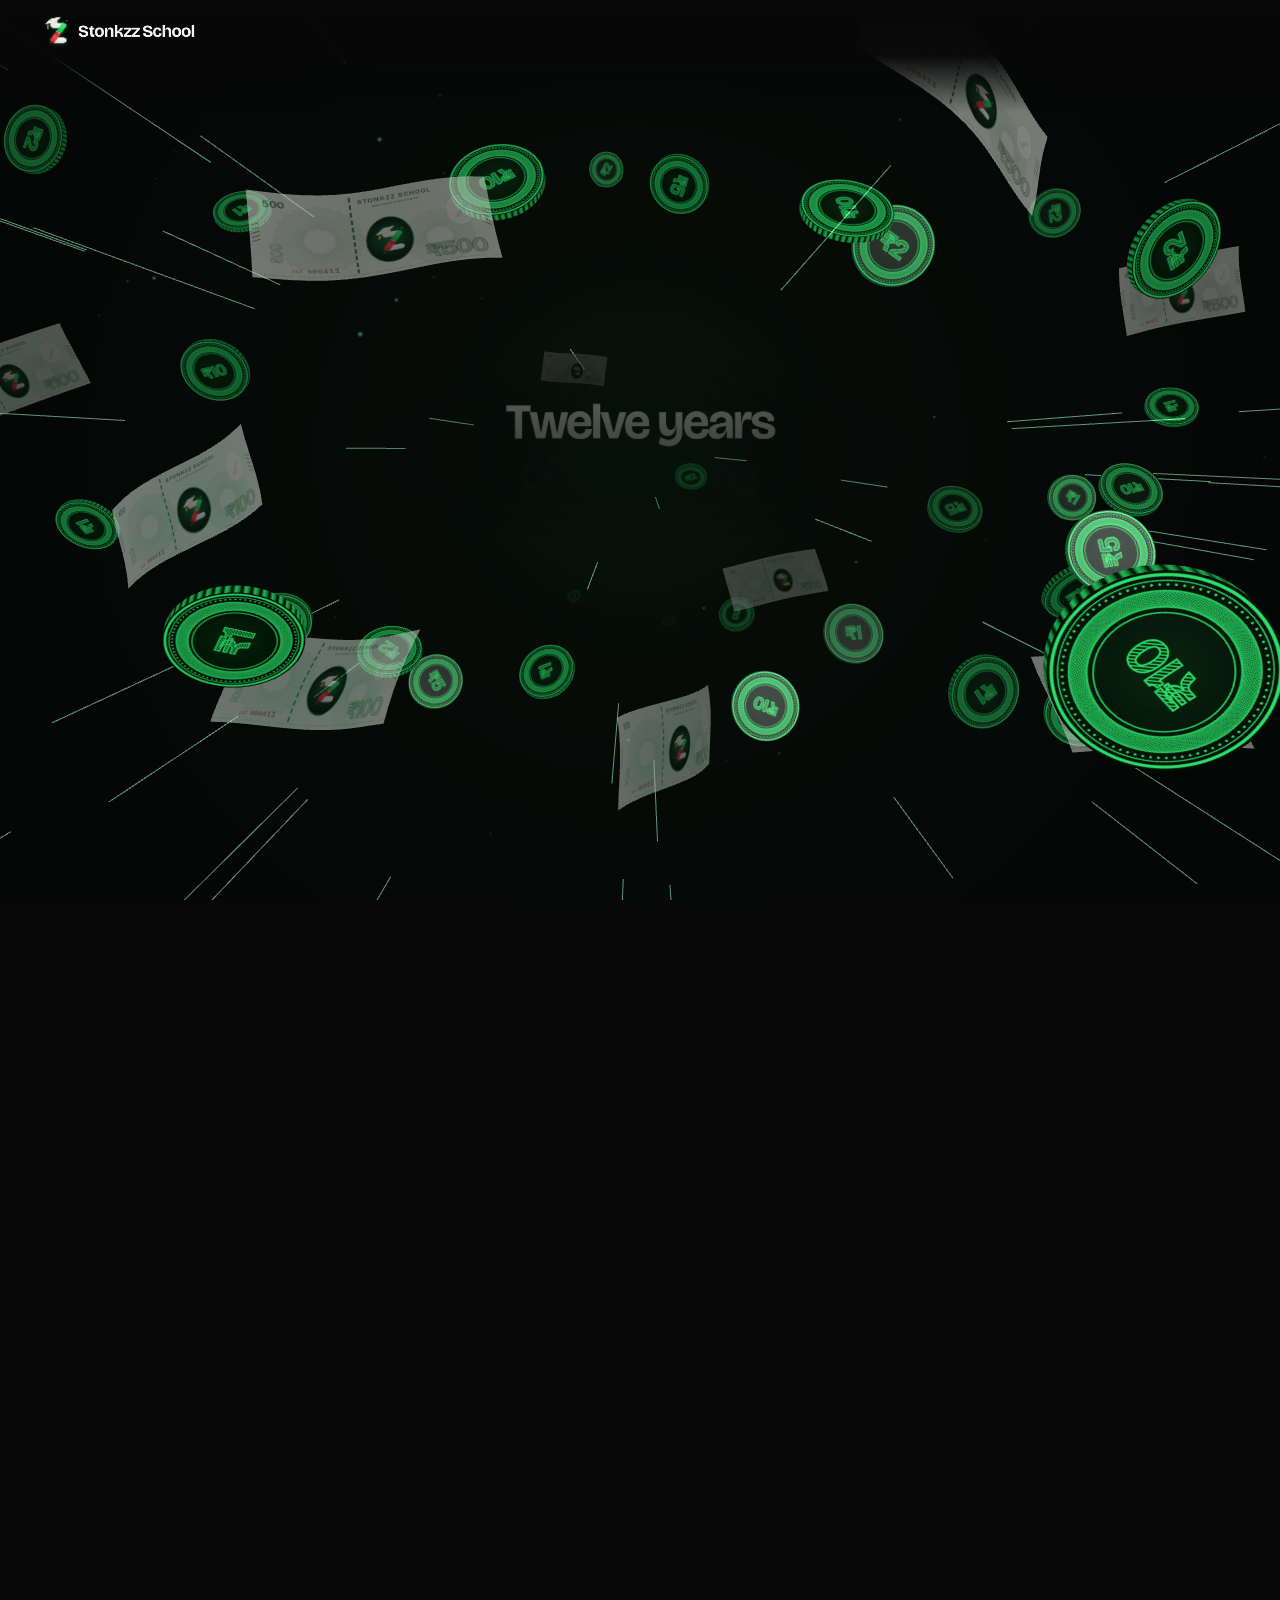
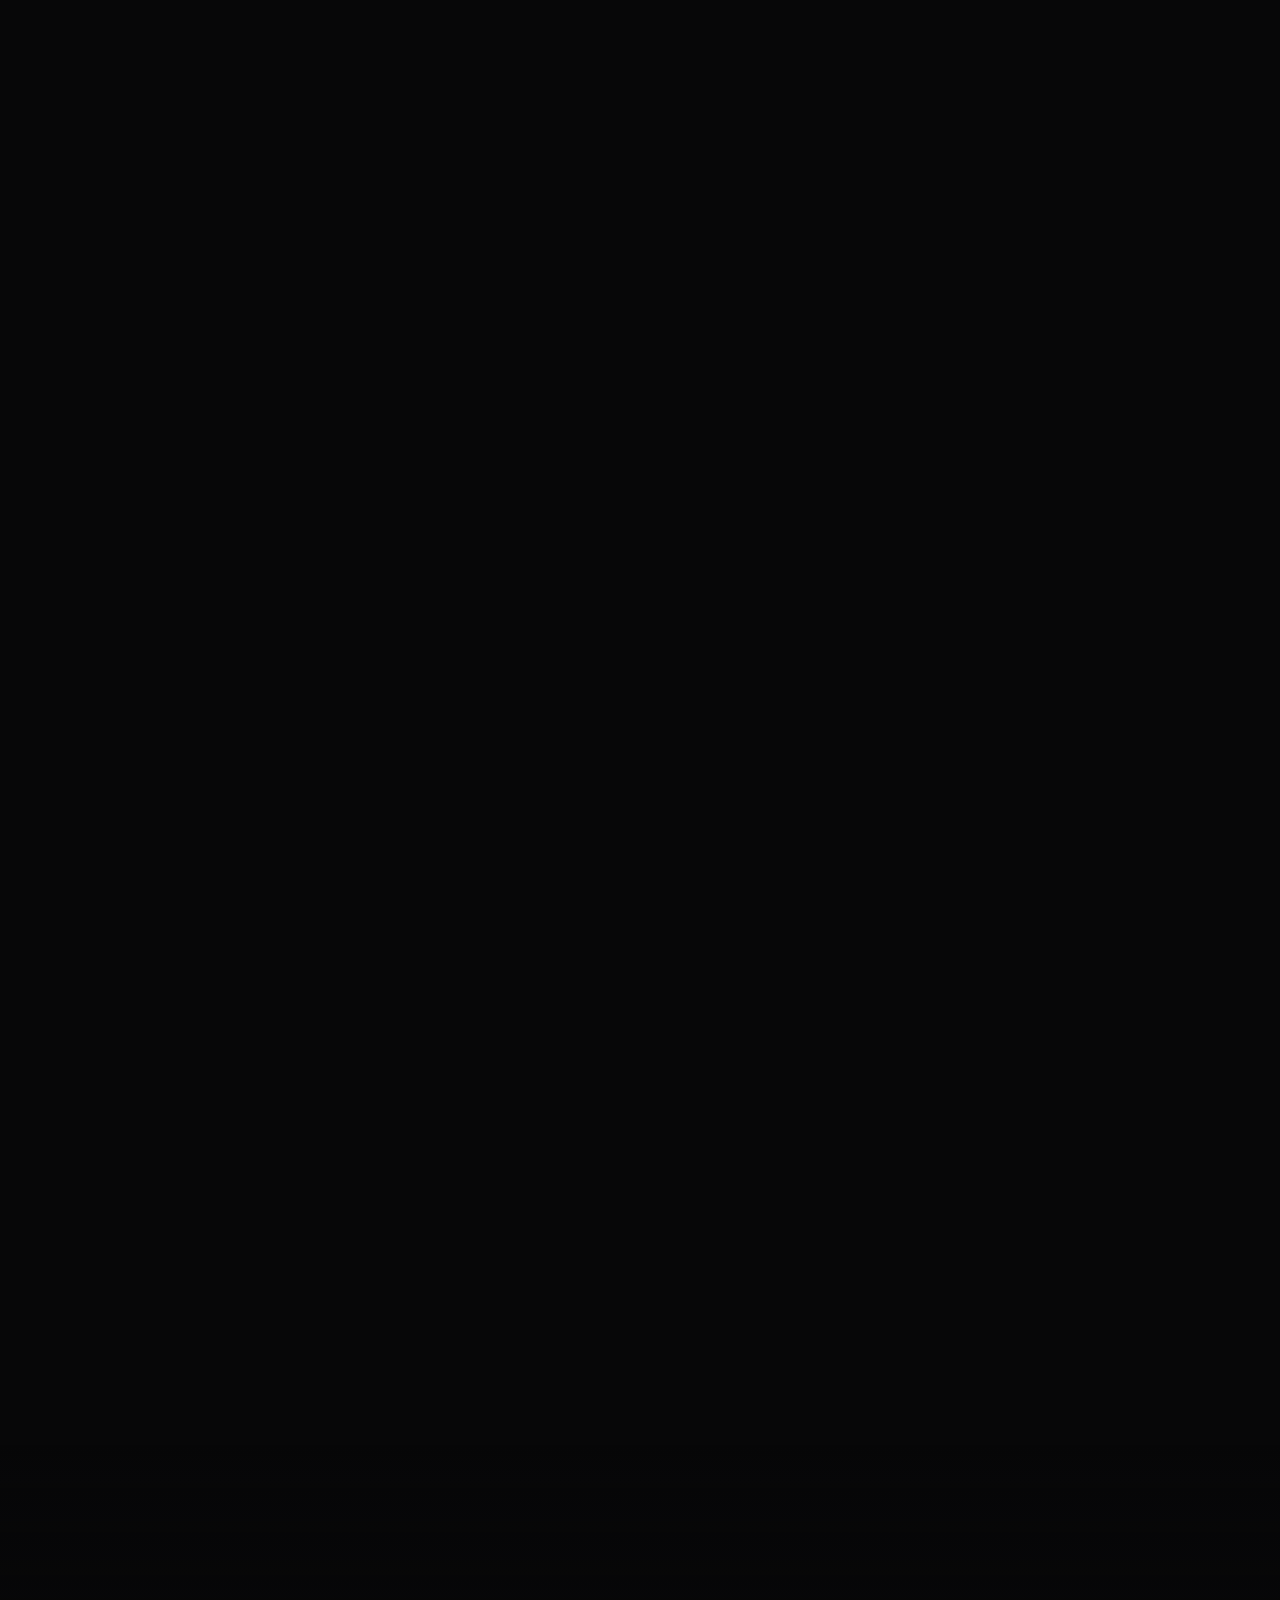
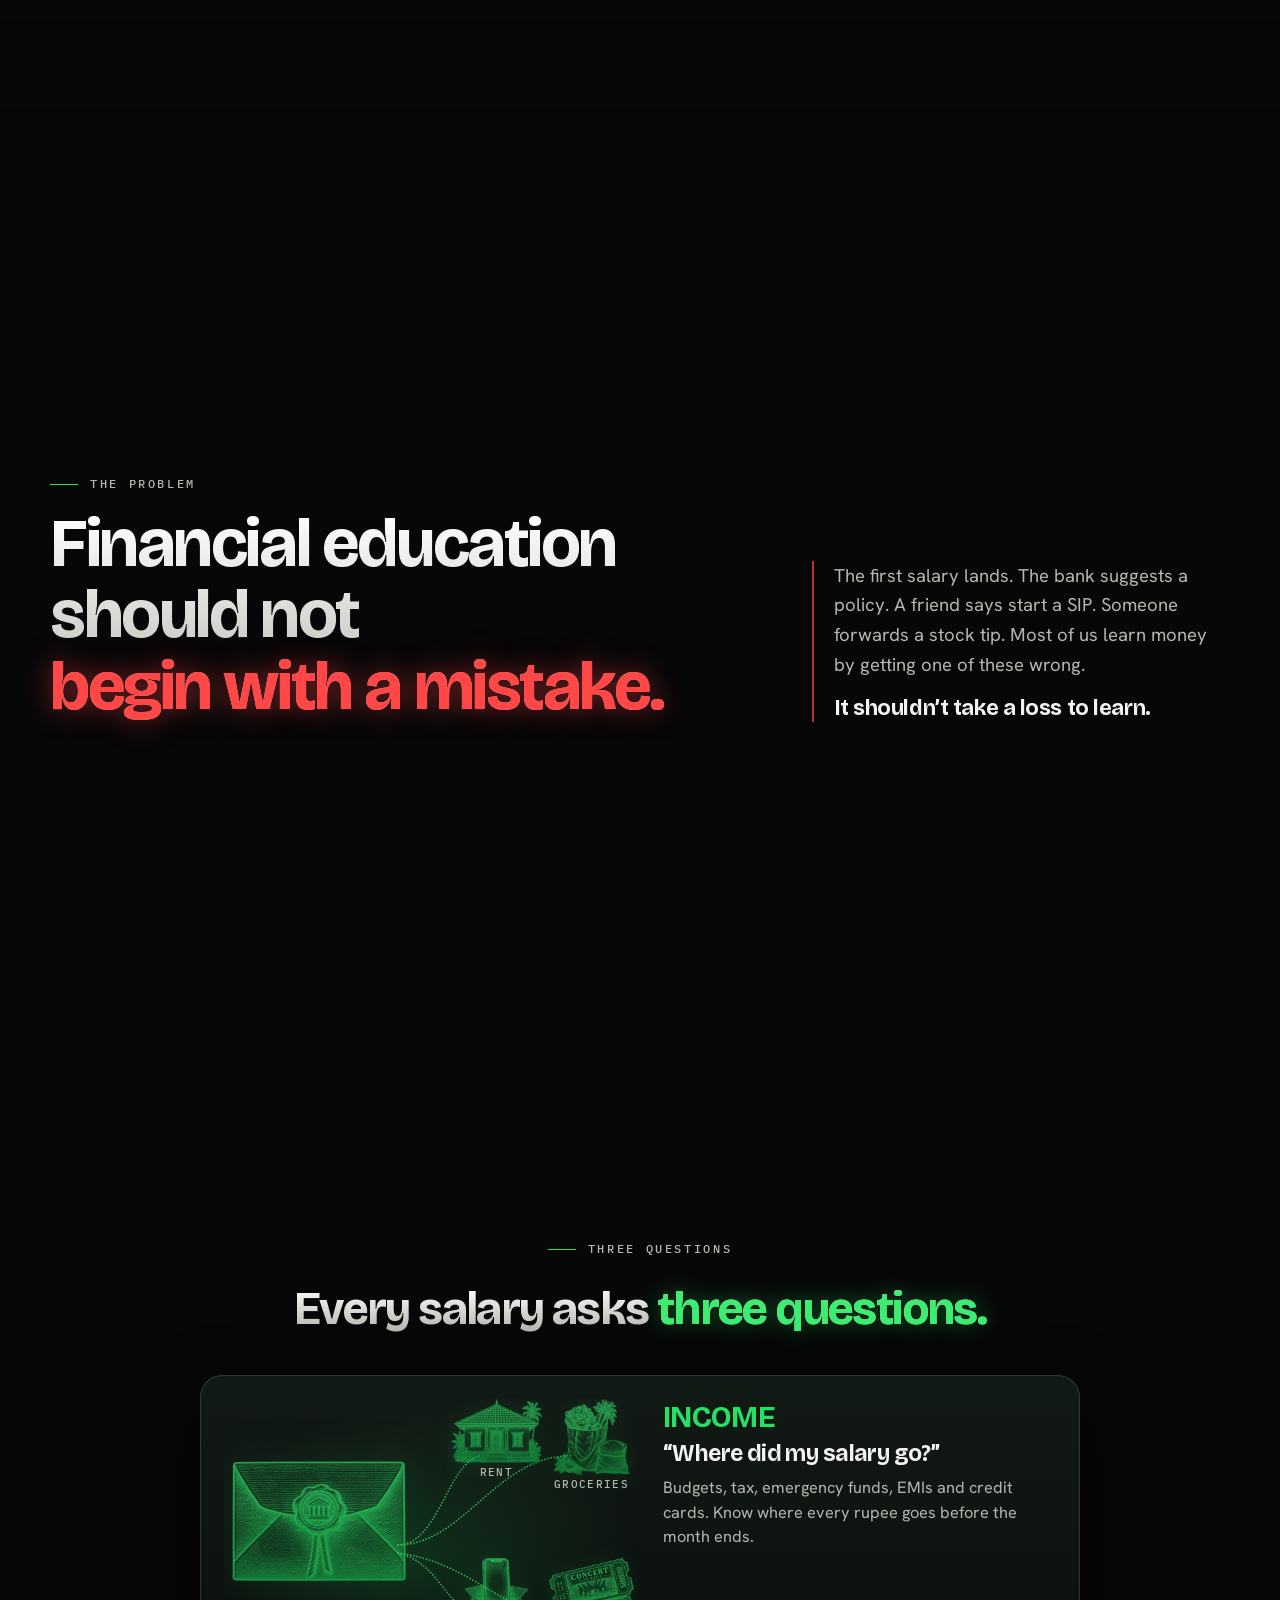
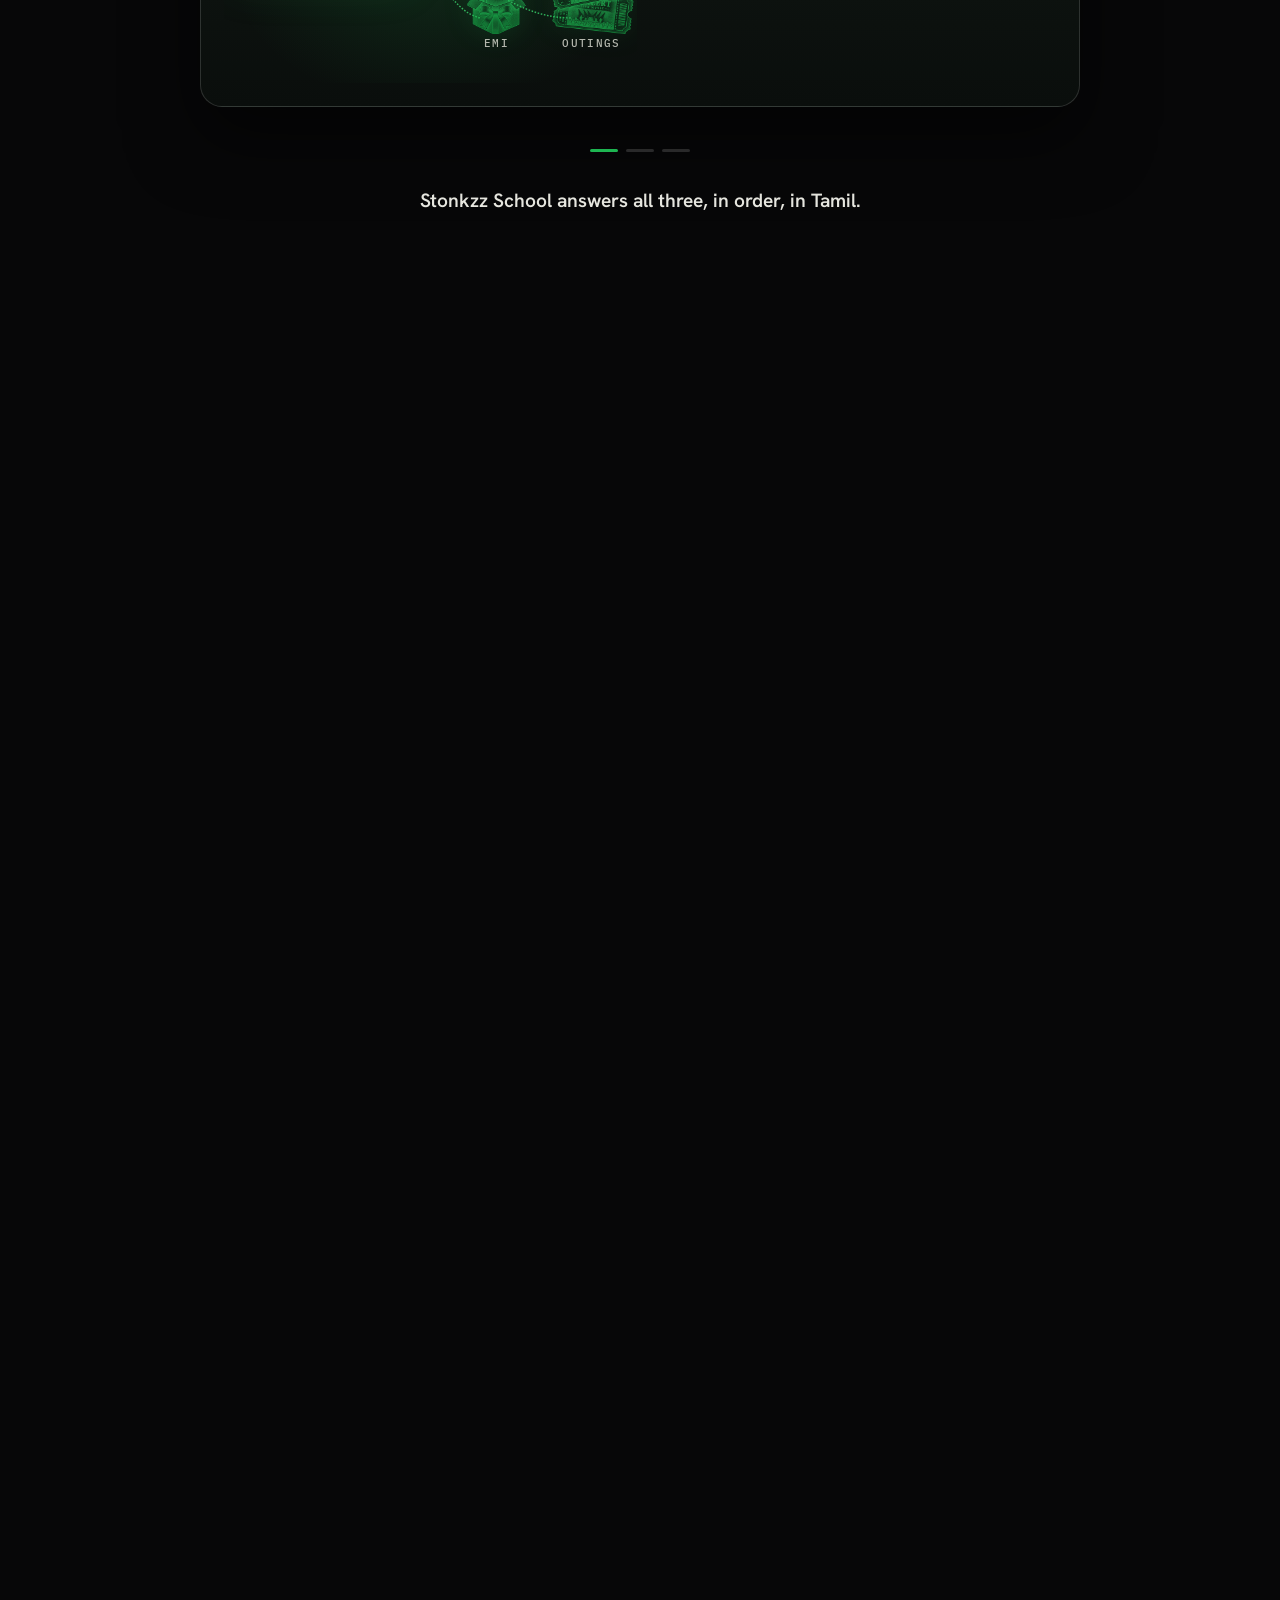
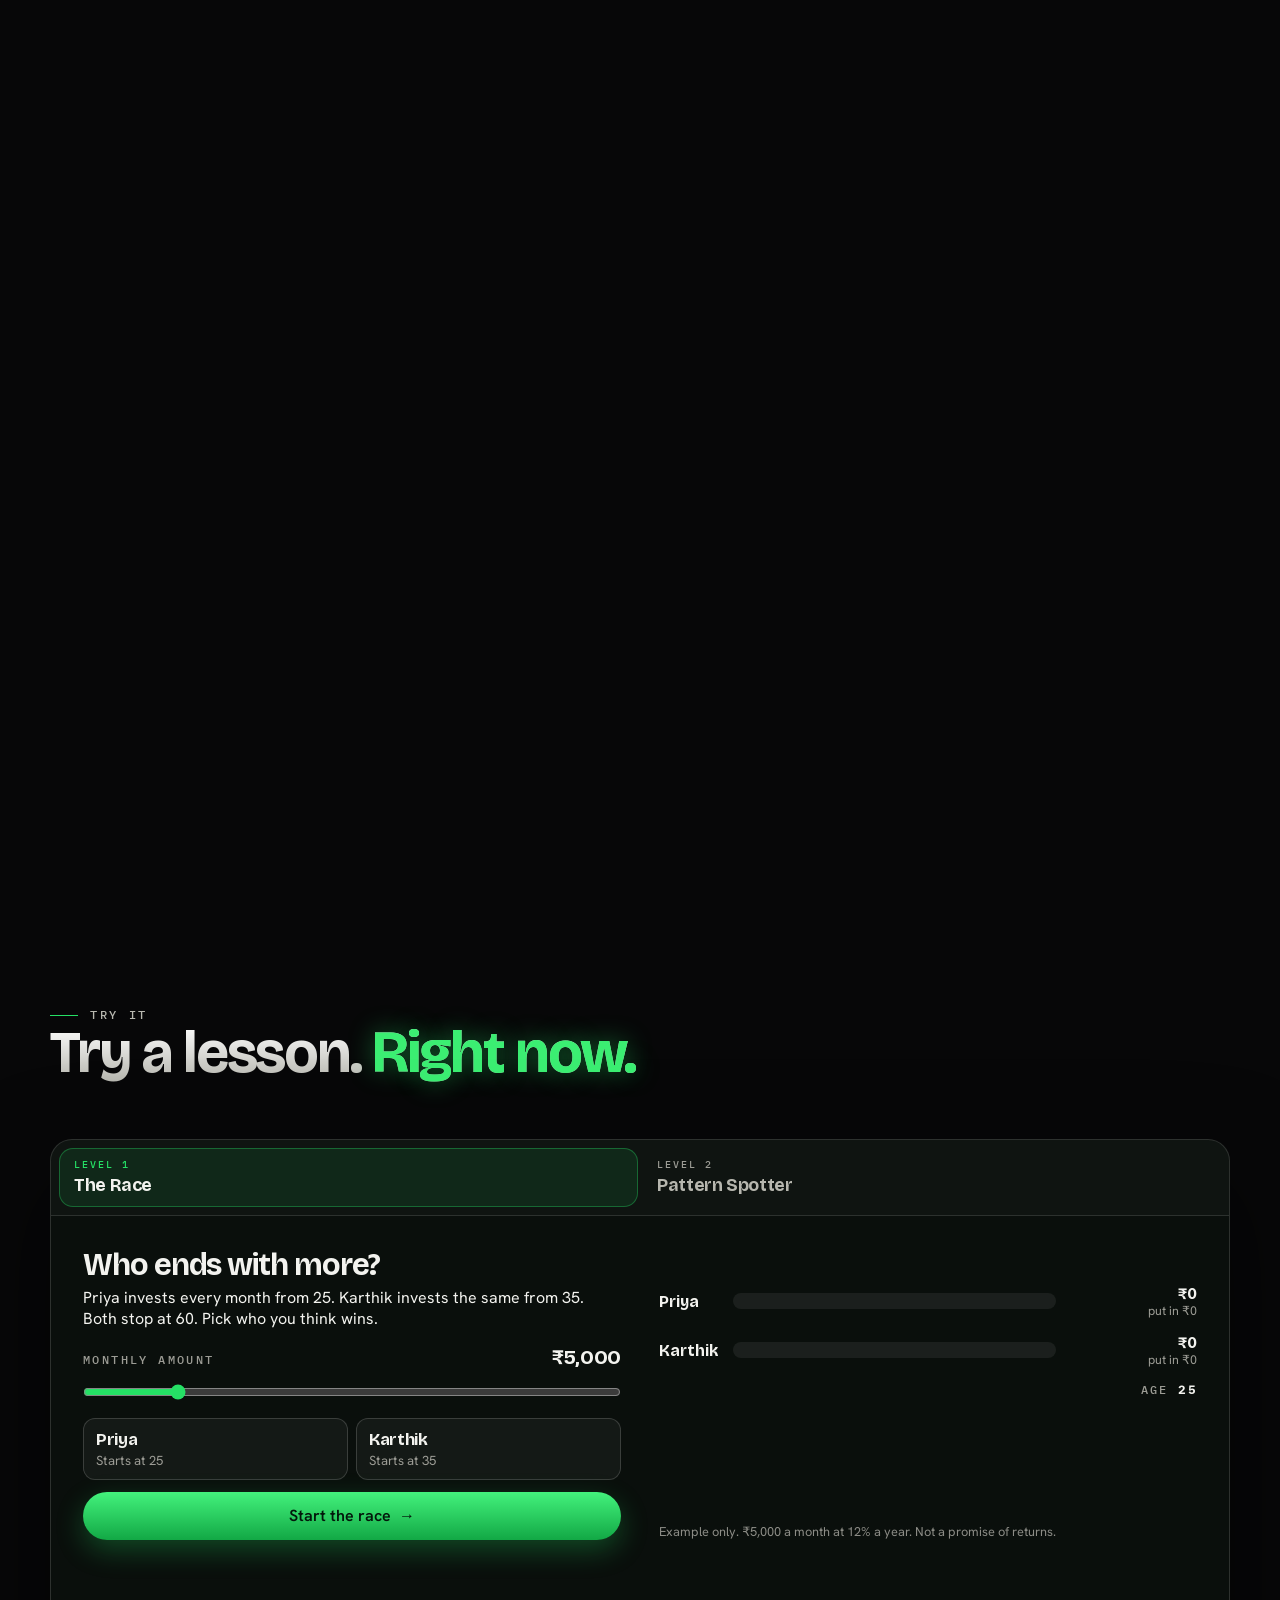
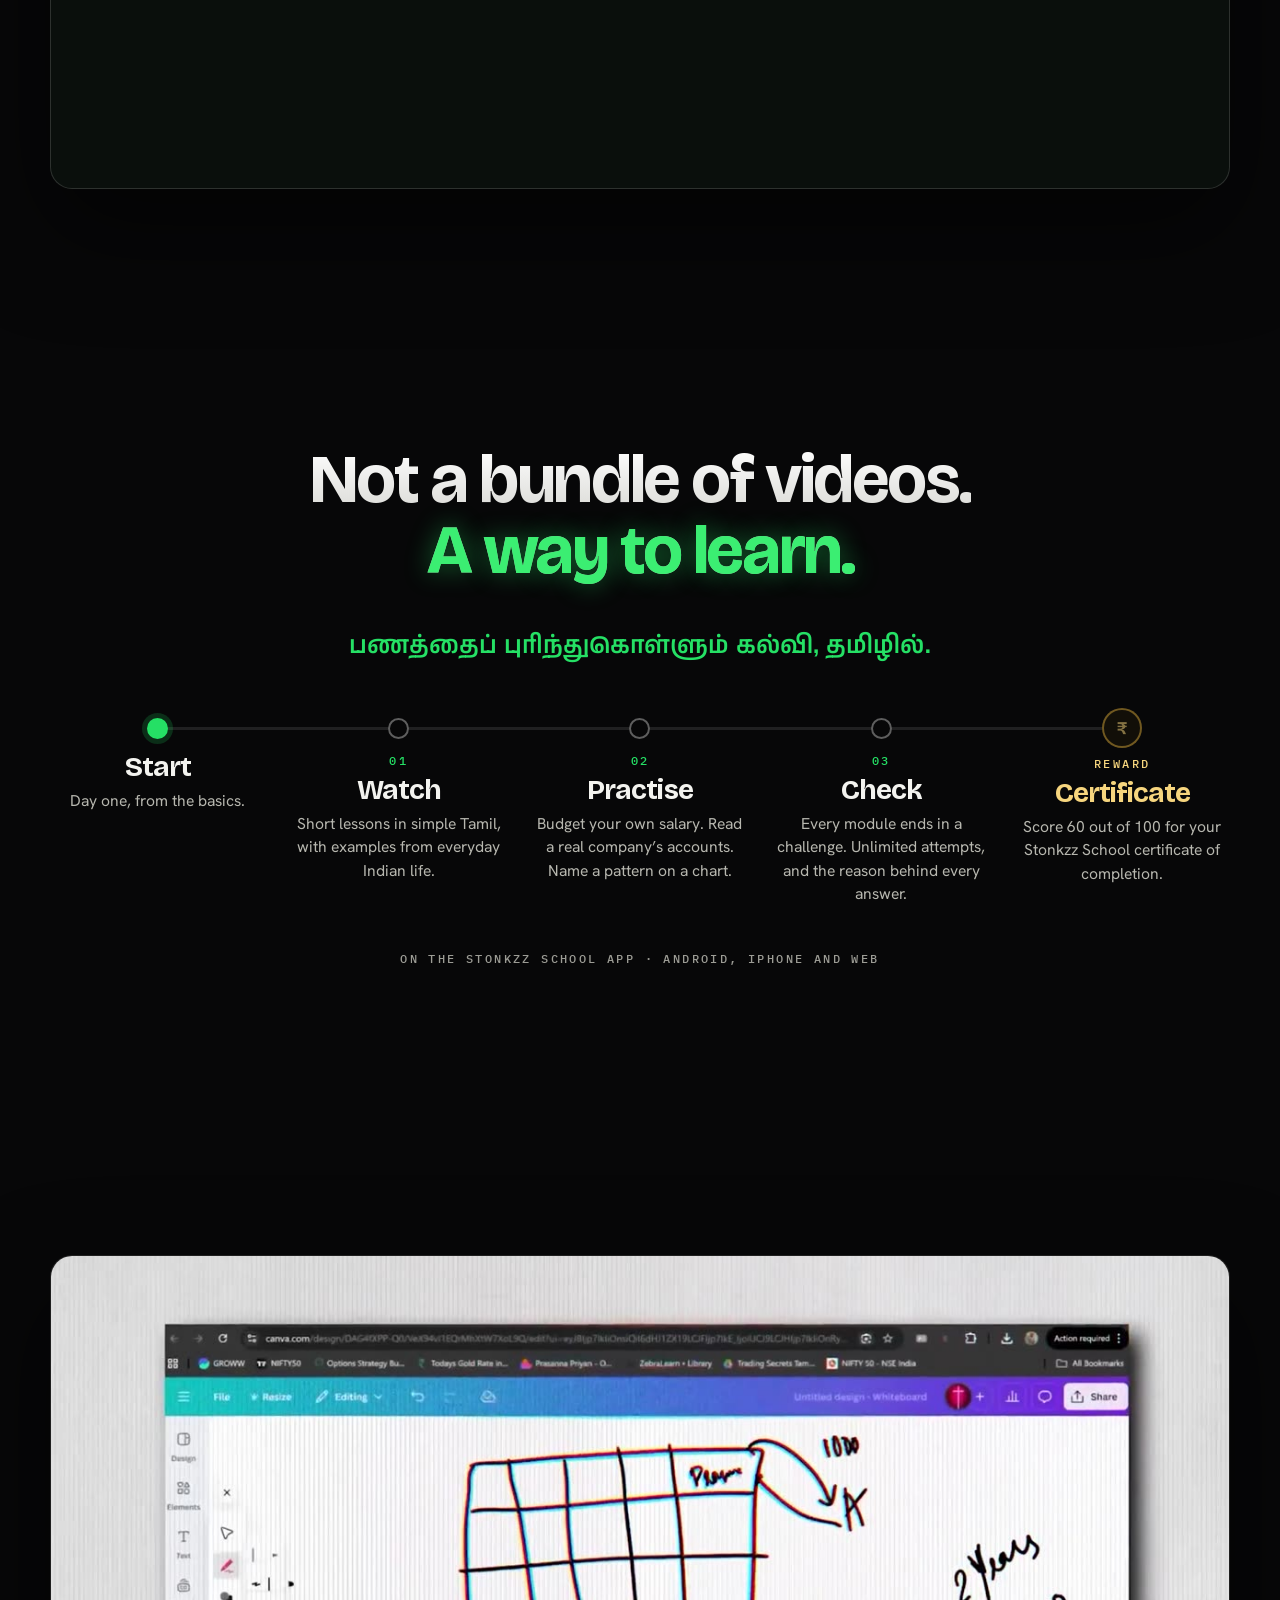
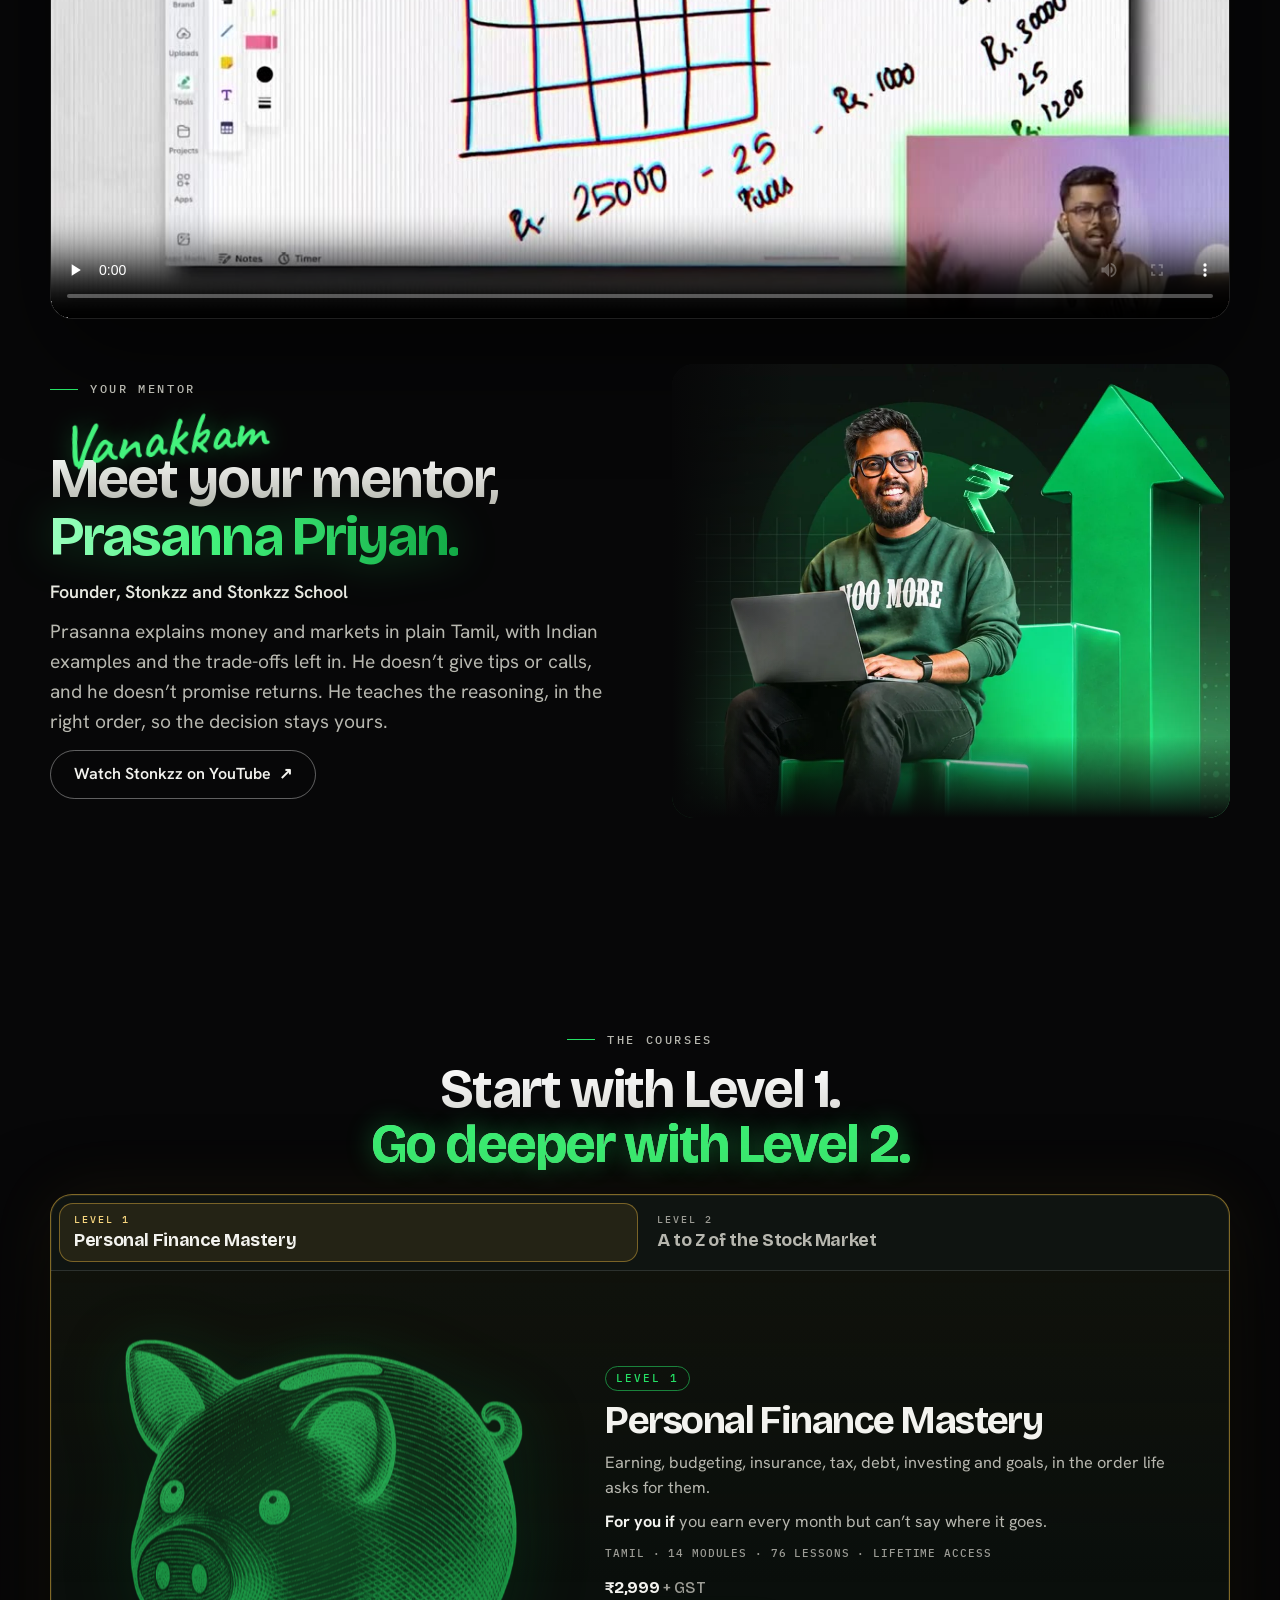
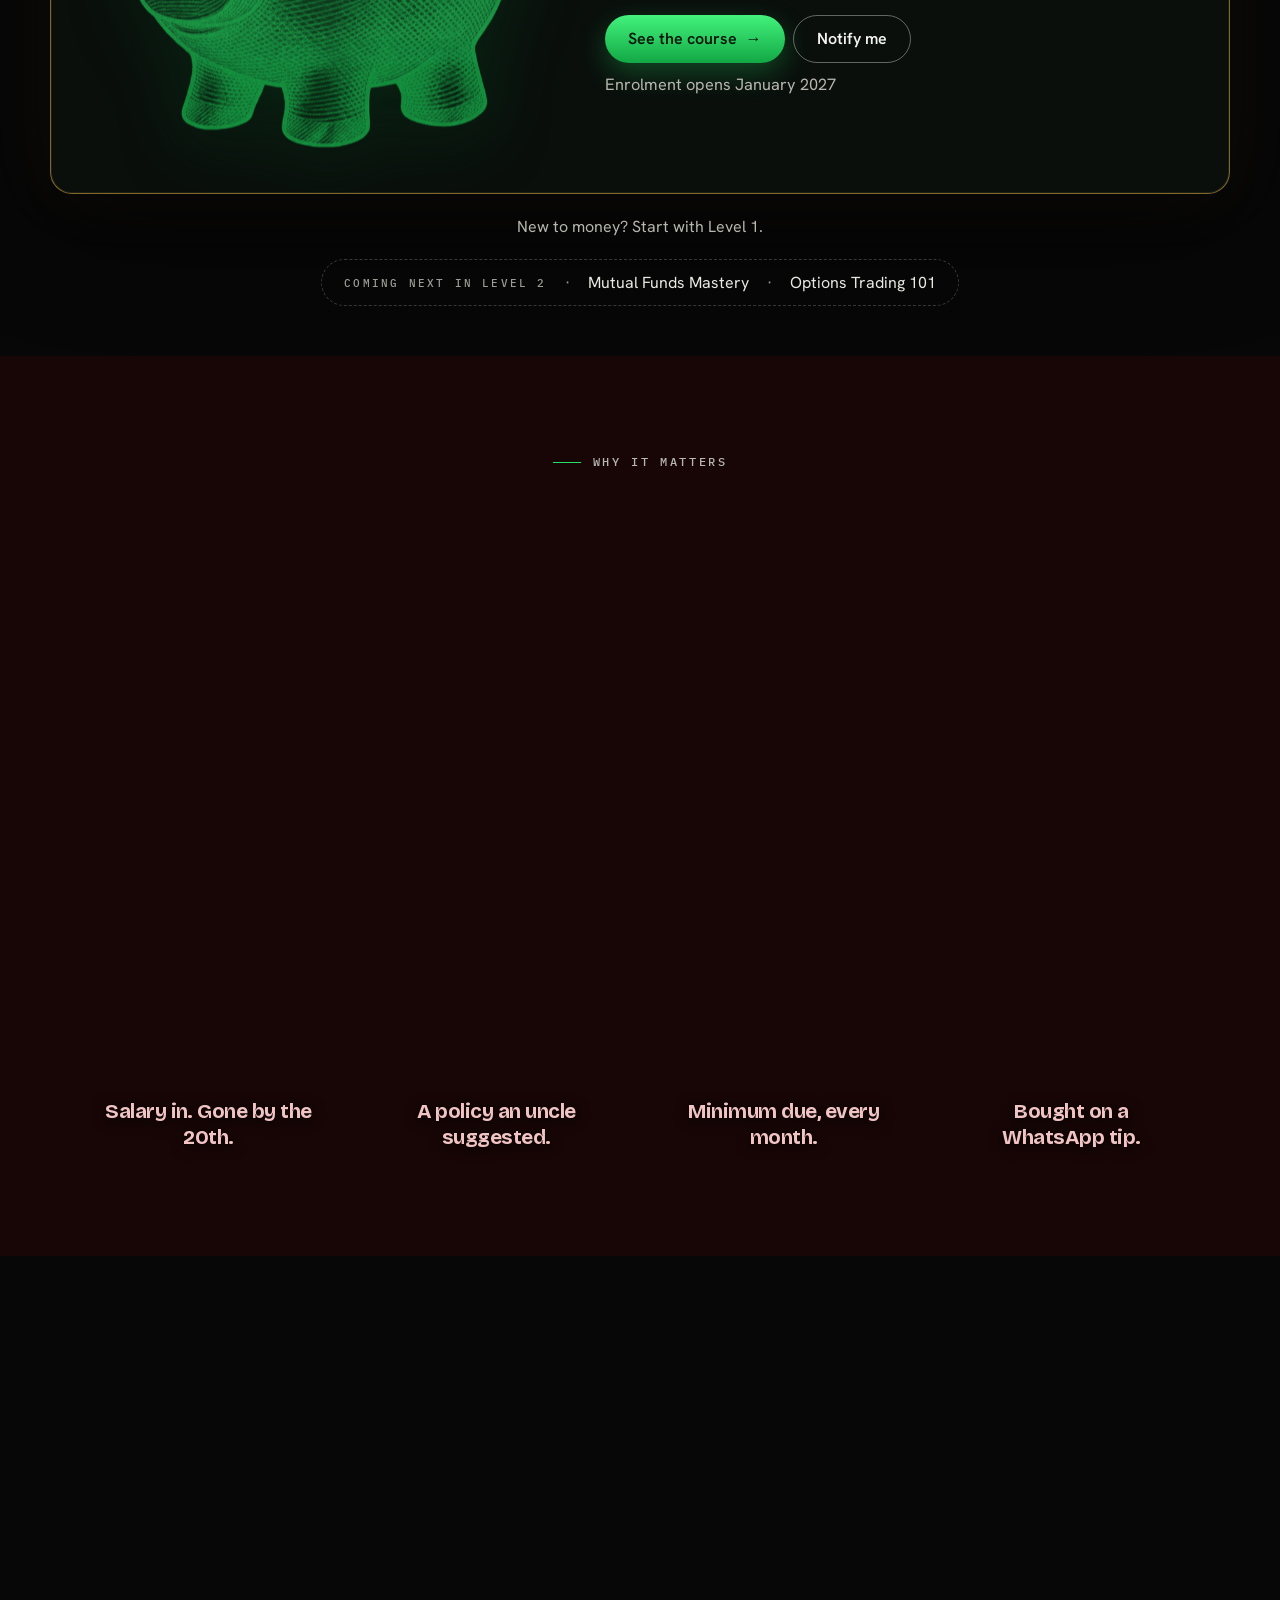
==== commit 88866aa2: "Homepage build 6: round 3 feedback and brand type No full stops in the 3D opening; "Nobody taught us" ====
--- a/index.html
+++ b/index.html
@@ -43,13 +43,12 @@
   <span id="word">Stonkzz School</span>
 </a>
 <p id="cue" class="mono" aria-hidden="true"><span>Scroll</span><i></i></p>
-<p id="hint" class="mono" aria-hidden="true">Move it &middot; tap to turn it over</p>
 <a id="nav" href="#courses">See the courses</a>
 
 <!-- the lines drawn inside the 3D scene, as text for screen readers and search -->
 <div class="sr" id="top">
   <h1>Stonkzz School</h1>
-  <p>Twelve years of school. Hundreds of exams. Thousands of marks.</p>
+  <p>Twelve years of schooling. Hundreds of exams. Thousands of marks.</p>
   <p>Nobody taught us how to manage money.</p>
   <p>That's what we want to change.</p>
 </div>
@@ -67,7 +66,7 @@
   <!-- 2.1 · the belief -->
   <section class="sec belief" id="belief" aria-labelledby="h-belief">
     <div class="bgrid">
-      <h2 class="disp rv" id="h-belief">Financial education should not begin with a <em>mistake.</em></h2>
+      <div><p class="eyebrow rv">The problem</p><h2 class="disp rv" id="h-belief">Financial education should not <em>begin with a mistake.</em></h2></div>
       <p class="bpara rv" style="--d:.15s">The first salary lands. The bank suggests a policy. A friend says start a SIP. Someone forwards a stock tip. Most of us learn money by getting one of these wrong. <b>It shouldn&rsquo;t take a loss to learn.</b></p>
     </div>
   </section>
@@ -75,6 +74,7 @@
   <!-- 2.2 · three questions, one at a time -->
   <section class="qs" id="qs" aria-labelledby="h-qs">
     <div class="qpin">
+      <p class="eyebrow rv">Three questions</p>
       <h2 class="h2 rv" id="h-qs">Every salary asks <b>three questions.</b></h2>
       <div class="qring"><div class="qspin">
         <article class="qbox" style="--i:0">
@@ -88,7 +88,7 @@
           </div>
           <p class="qn">Income</p>
           <h3>&ldquo;Where did my salary go?&rdquo;</h3>
-          <p>Budgets, emergency funds, EMIs and credit cards. Know where every rupee goes before the month ends.</p>
+          <p>Budgets, tax, emergency funds, EMIs and credit cards. Know where every rupee goes before the month ends.</p>
         </article>
         <article class="qbox" style="--i:1">
           <div class="scene pro" aria-hidden="true">
@@ -99,7 +99,7 @@
           </div>
           <p class="qn">Protection</p>
           <h3>&ldquo;What am I actually buying?&rdquo;</h3>
-          <p>Health cover, life cover and tax. Know what a policy really gives you before you sign.</p>
+          <p>Health cover and life cover. Know what a policy really gives you before you sign.</p>
         </article>
         <article class="qbox" style="--i:2">
           <div class="scene inv" aria-hidden="true">
@@ -121,6 +121,7 @@
   <!-- 2.3 · try a lesson -->
   <section class="sec try" id="try" aria-labelledby="h-try">
     <div class="tryhead">
+      <p class="eyebrow rv">Try it</p>
       <h2 class="h1 rv" id="h-try">Try a lesson. <em>Right now.</em></h2>
       <p class="lede left rv" style="--d:.1s">Two short games from inside the courses. Play one, or keep scrolling.</p>
     </div>
@@ -173,6 +174,7 @@
 
   <!-- 2.4 · how you learn -->
   <section class="sec learn" id="learn" aria-labelledby="h-learn">
+    <p class="eyebrow rv">How you learn</p>
     <h2 class="disp c rv" id="h-learn">Not a bundle of videos. <em class="g">A way to learn.</em></h2>
     <p class="ta rv" lang="ta">&#2986;&#2979;&#2980;&#3021;&#2980;&#3016;&#2986;&#3021; &#2986;&#3009;&#2992;&#3007;&#2984;&#3021;&#2980;&#3009;&#2965;&#3018;&#2995;&#3021;&#2995;&#3009;&#2990;&#3021; &#2965;&#2994;&#3021;&#2997;&#3007;, &#2980;&#2990;&#3007;&#2996;&#3007;&#2994;&#3021;.</p>
     <div class="load">
@@ -193,18 +195,19 @@
     <div class="vid rv"><video src="assets/teacher.mp4" poster="assets/teacher-poster.jpg" controls playsinline preload="none" aria-label="A short teaching clip from Stonkzz with Prasanna Priyan"></video></div>
     <div class="mentor">
       <div class="mtext rv">
-        <p class="mono" id="h-teacher">Vanakkam</p>
-        <h2 class="mh">Meet your mentor, <b>Prasanna Priyan.</b></h2>
+        <p class="eyebrow">Your mentor</p>
+        <h2 class="mh" id="h-teacher"><span class="hand" lang="ta-Latn">Vanakkam</span><span class="mhl">Meet your mentor,</span><b>Prasanna Priyan.</b></h2>
         <p class="role">Founder, Stonkzz and Stonkzz School</p>
         <p class="lede left">Prasanna explains money and markets in plain Tamil, with Indian examples and the trade-offs left in. He doesn&rsquo;t give tips or calls, and he doesn&rsquo;t promise returns. He teaches the reasoning, in the right order, so the decision stays yours.</p>
         <a class="btn ghost" href="https://www.youtube.com/@stonkzz-bg" target="_blank" rel="noopener">Watch Stonkzz on YouTube <i>&nearr;</i></a>
       </div>
-      <figure class="mpic rv" style="--d:.12s"><img src="assets/mentor.webp" alt="Prasanna Priyan, drawn in the Stonkzz engraved style" width="420" height="525" loading="lazy"></figure>
+      <figure class="mpic rv" style="--d:.12s"><img src="assets/mentor-photo.webp" alt="Prasanna Priyan with a laptop, on the green Stonkzz set" width="1100" height="894" loading="lazy"></figure>
     </div>
   </section>
 
   <!-- 2.6 · the courses -->
   <section class="sec courses" id="courses" aria-labelledby="h-courses">
+    <p class="eyebrow rv">The courses</p>
     <h2 class="disp c rv" id="h-courses">Start with Level 1. <em class="g">Go deeper with Level 2.</em></h2>
     <div class="win gold rv" id="cwin">
       <div class="tabs" role="tablist" aria-label="Courses">
@@ -246,6 +249,7 @@
   <section class="same" id="same" aria-labelledby="h-same">
     <div class="pin">
       <canvas id="ssCanvas" aria-hidden="true"></canvas>
+      <p class="eyebrow ss-l">Why it matters</p>
       <h2 class="ss-h" id="h-same"><span><i>Same salary.</i> <i>Same person.</i></span><b>Different ending.</b></h2>
       <ul class="ss-grid">
         <li class="ss-i"><i class="ss-c"></i><p class="ss-a">Salary in. Gone by the 20th.</p><p class="ss-b">Salary in. Plan first.</p></li>
@@ -259,6 +263,7 @@
 
   <!-- 2.8 · the last push -->
   <section class="sec last" id="last" aria-labelledby="h-last">
+    <p class="eyebrow rv">Start here</p>
     <h2 class="disp c xl rv" id="h-last">Learn money <em class="g">before money teaches you.</em></h2>
     <p class="lede rv">Start with your salary, or start with the market.</p>
     <div class="btns rv"><a class="btn" href="#" data-pending="The Personal Finance course page">Personal Finance <i>&rarr;</i></a><a class="btn ghost" href="#" data-pending="The Stock Market course page">Stock Market <i>&rarr;</i></a></div>
@@ -268,7 +273,7 @@
   <!-- 2.9 · questions -->
   <section class="sec faq" id="faq" aria-labelledby="h-faq">
     <div class="fgrid">
-      <div class="fhead rv"><h2 class="disp" id="h-faq">Questions? <em class="g">Clear answers.</em></h2><p class="lede left">Everything people ask before they join, answered here.</p></div>
+      <div class="fhead rv"><p class="eyebrow">Questions</p><h2 class="disp" id="h-faq">Questions? <em class="g">Clear answers.</em></h2><p class="lede left">Everything people ask before they join, answered here.</p></div>
       <div class="acc rv">
         <details open><summary>I&rsquo;m new to money. Where do I start?</summary><p>Personal Finance Mastery. It sets up your money basics before you get to the stock market.</p></details>
         <details><summary>Do I need to buy both courses?</summary><p>No. Each course is bought on its own, and there&rsquo;s no bundle right now.</p></details>
@@ -305,7 +310,7 @@
 </main>
 
 <div id="toast" role="status" aria-live="polite"></div>
-<noscript><p class="nojs">Stonkzz School. Twelve years of school, and nobody taught us how to manage money. That's what we want to change.</p></noscript>
+<noscript><p class="nojs">Stonkzz School. Twelve years of schooling, and nobody taught us how to manage money. That's what we want to change.</p></noscript>
 <script type="module" src="js/world.js"></script>
 </body>
 </html>
--- a/css/journey.css
+++ b/css/journey.css
@@ -394,3 +394,64 @@
 @media (min-width:901px){.h1{white-space:nowrap}}
 @media (max-width:900px){.mentor{grid-template-columns:1fr}.mh{font-size:clamp(2rem,9vw,3rem)}}
 @media (max-width:900px){.panel2{flex:none}}
+
+/* ============================================================ build 6: type to the brand book, Ed 02 pp. 6-7 */
+@font-face{font-family:"Caveat";font-weight:600;font-display:swap;src:url(../fonts/caveat-latin-600-normal.woff2) format("woff2")}
+/* headlines: Bricolage 700, tracking -3% to -3.5%, leading 1.03, H1 78 / H2 59-67 / H3 21-42; silver, never flat white; a statement, then the green payoff */
+.disp,.h1,.h2,.mh,.ss-h,.name{font-weight:700;letter-spacing:-.035em;line-height:1.03}
+.disp{font-size:clamp(2.3rem,5.4vw,4.875rem)}
+.disp.xl{font-size:clamp(2.6rem,5.8vw,4.875rem)}
+.courses .disp{font-size:clamp(2rem,4.2vw,4.1rem)}
+.faq .disp{font-size:clamp(2.2rem,4.4vw,4.1rem)}
+.h1{font-size:clamp(2.1rem,4.6vw,4.1rem)}
+.h2{font-size:clamp(1.9rem,3.6vw,3.6rem)}
+.disp,.h1,.h2,.mh .mhl,.ss-h span{background:linear-gradient(180deg,#fff,#B4B4AC);-webkit-background-clip:text;background-clip:text;color:transparent}
+.disp em,.h1 em,.h2 b,.ss-h b{-webkit-text-fill-color:currentColor}
+.disp em.g,.h1 em,.h2 b,.ss-h b{color:#3BEE72;text-shadow:0 0 26px rgba(37,224,101,.45)}
+.disp em.gd{color:#3BEE72}
+.belief .disp em{display:block;color:#FF4747;text-shadow:0 0 28px rgba(255,71,71,.5)}
+.qbox .qn{font-weight:700}
+.bpara{border-left-color:rgba(255,71,71,.7)}
+/* every section opens with a label */
+.eyebrow{display:flex;align-items:center;gap:12px;font:500 12px/1 "IBM Plex Mono",monospace;letter-spacing:.22em;text-transform:uppercase;color:var(--muted2);margin-bottom:-6px}
+.eyebrow::before{content:"";width:28px;height:1px;background:var(--g)}
+.c+.eyebrow,.sec>.eyebrow{justify-self:center}
+.belief .eyebrow{margin-bottom:18px}
+.ss-l{position:relative;justify-self:center;margin:0 0 14px}
+.same .pin{grid-template-rows:auto auto 1fr auto}
+
+/* the three questions: wide cards, picture left, words right, so the card fits a laptop screen */
+@media (min-width:901px){
+  .qring{width:min(880px,82vw)}
+  .qbox{display:grid;grid-template-columns:1.05fr 1fr;grid-template-rows:auto auto auto 1fr;column-gap:26px;align-items:start}
+  .qbox .scene{grid-row:1/5;align-self:center;aspect-ratio:16/11}
+  .qbox .qn{margin-top:4px}
+  .qbox h3{font-size:clamp(1.3rem,1.8vw,1.6rem)}
+  .qbox p:last-child{font-size:1.02rem}
+}
+.scene figure{width:22%}
+.scene figure img{max-height:76px}
+.inv .pan.l img{width:42%}
+.inv .pan.r img{width:72%}
+
+/* the loading line: five equal columns, centred, so both ends sit the same distance in */
+@media (min-width:901px){
+  .stops{grid-template-columns:repeat(5,1fr)}
+  .stop{align-items:center;text-align:center}
+  .stop p{max-width:24ch}
+  .stop .dot.coin{margin:-10px 0 0}
+}
+
+/* mentor: Vanakkam in a pen hand over the line, the name in a green gradient, the photo on the right */
+.mh{display:flex;flex-direction:column;align-items:flex-start;font-size:clamp(2.2rem,4.4vw,4.1rem)}
+.mh .hand{font:600 clamp(2.4rem,4.6vw,4.2rem)/.8 "Caveat",cursive;letter-spacing:0;color:var(--g1);transform:rotate(-6deg) translate(.15em,.2em);text-shadow:0 0 22px rgba(37,224,101,.35);position:relative;z-index:1}
+.mh .mhl{display:block}
+.mh b{display:block;font-weight:700;background:linear-gradient(100deg,#9CFFC0 0%,#43F27C 40%,#12A845 100%);-webkit-background-clip:text;background-clip:text;color:transparent;text-shadow:none;filter:drop-shadow(0 0 22px rgba(37,224,101,.3))}
+.mpic{width:100%;justify-self:stretch;filter:none;border-radius:22px;overflow:hidden;position:relative;aspect-ratio:1100/894}
+.mpic img{width:100%;height:100%;object-fit:cover}
+.mpic::after{content:"";position:absolute;inset:0;background:linear-gradient(90deg,var(--night) 0%,rgba(7,7,8,0) 22%),linear-gradient(0deg,var(--night) 0%,rgba(7,7,8,0) 18%)}
+.mentor{grid-template-columns:1fr 1fr}
+@media (max-width:900px){.mentor{grid-template-columns:1fr}.mpic{order:-1;width:100%}}
+
+/* same salary labels stay readable over the towers */
+.ss-i p{text-shadow:0 2px 14px rgba(0,0,0,.9),0 0 2px rgba(0,0,0,.8)}
